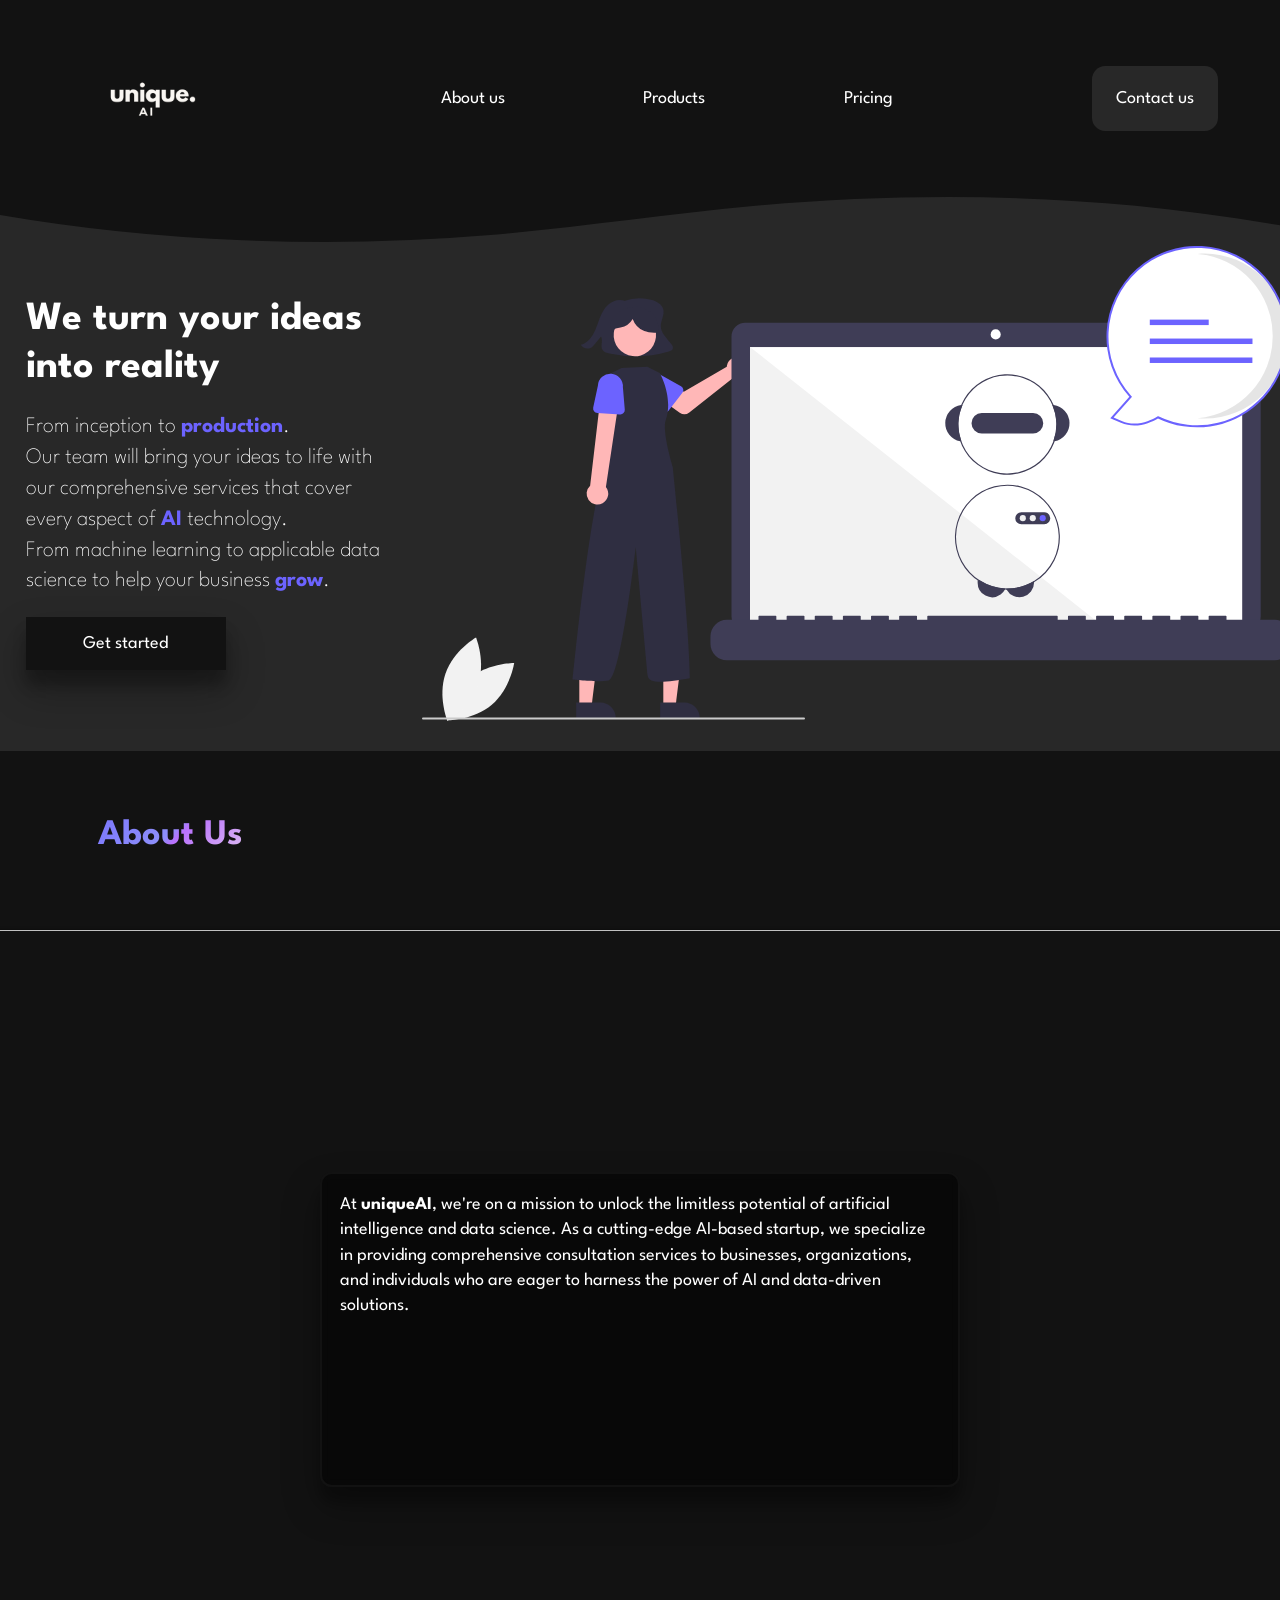
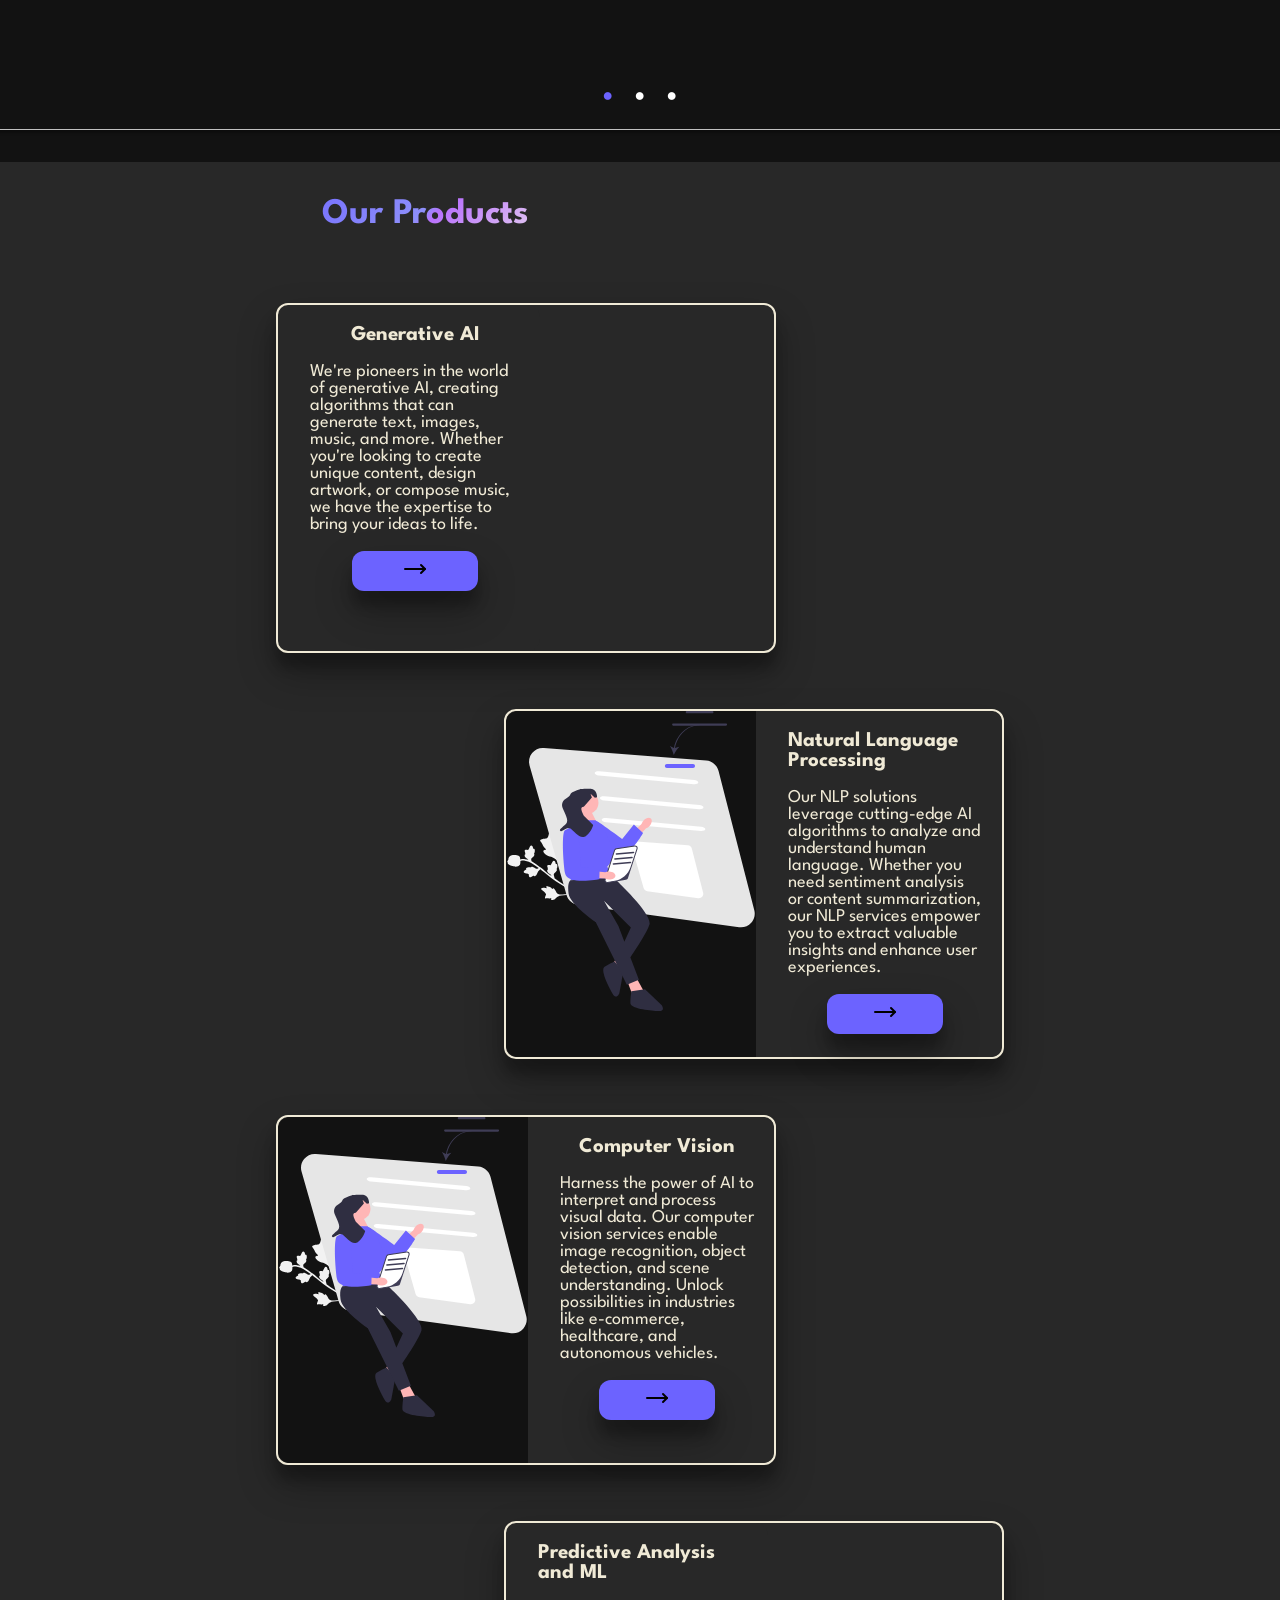
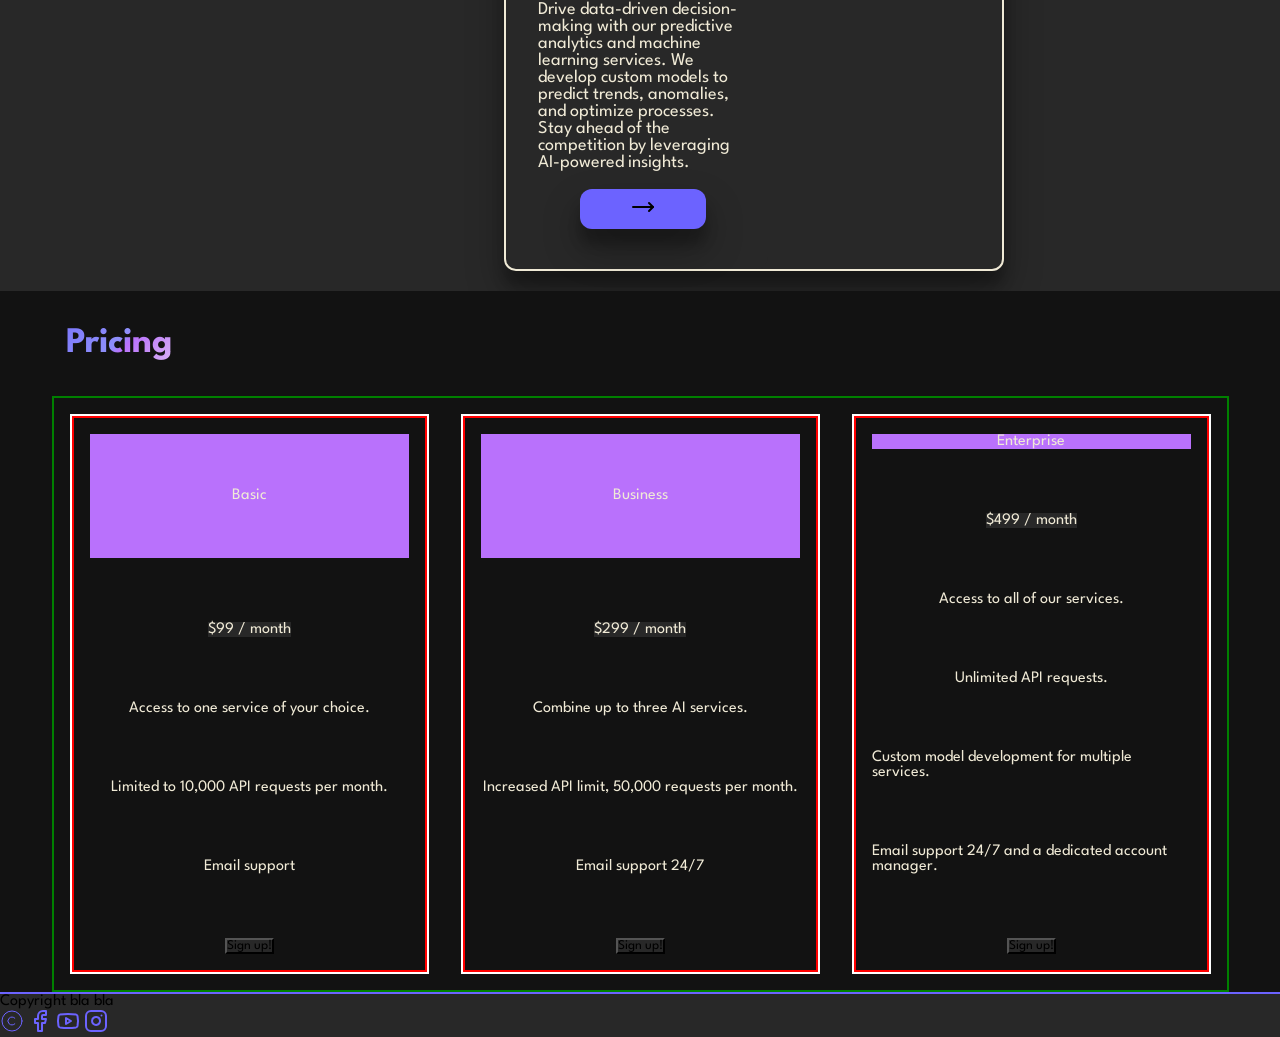
==== markup/project1/index.html @ 70dc16e3 "new svg files" ====
<!DOCTYPE html>
<html lang="en">

<head>
  <title>uniqueAI</title>
  <meta charset="UTF-8" />
  <meta name="viewport" content="width=device-width, initial-scale=1" />
  <link href="styles.css" rel="stylesheet" />
  <link rel="preconnect" href="https://fonts.googleapis.com" />
  <link rel="preconnect" href="https://fonts.gstatic.com" crossorigin />
  <link href="https://fonts.googleapis.com/css2?family=League+Spartan:wght@300;400;700&family=Roboto&display=swap"
    rel="stylesheet" />
</head>

<body>
  <header>
    <nav>
      <img src="./files/logo.png" alt="startup logo" width="180" class="logo" />
      <ul>
        <li><a href="#about-us" class="nav-link">About us</a></li>
        <li><a href="#products" class="nav-link">Products</a></li>
        <li><a href="#pricing" class="nav-link">Pricing</a></li>
      </ul>
      <button class="contact-btn"><a href="#contact">Contact us</a></button>
    </nav>
  </header>
  <div class="custom-shape-divider-top-1698056563">
    <svg data-name="Layer 1" xmlns="http://www.w3.org/2000/svg" viewBox="0 0 1200 120" preserveAspectRatio="none">
      <path
        d="M321.39,56.44c58-10.79,114.16-30.13,172-41.86,82.39-16.72,168.19-17.73,250.45-.39C823.78,31,906.67,72,985.66,92.83c70.05,18.48,146.53,26.09,214.34,3V0H0V27.35A600.21,600.21,0,0,0,321.39,56.44Z"
        class="shape-fill"></path>
    </svg>
  </div>
  <main>
    <section class="main-section">
      <div class="main-text">
        <h1>We turn your ideas into reality</h1>
        <p>
          From inception to <strong>production</strong>. <br />
          Our team will bring your ideas to life with our comprehensive
          services that cover every aspect of
          <strong>AI</strong> technology.<br />
          From machine learning to applicable data science to help your
          business <strong>grow</strong>.
        </p>
        <button class="cta-button">Get started</button>
      </div>
      <img src="files/img1.svg" alt="">
    </section>
    <section class="about-section" id="about-us">
      <h2 class="text-gradient">About Us</h2>
      <div class="carousel">
        <div class="carousel-inner">
          <div class="pane">
            <p>
              At <b>uniqueAI</b>, we're on a mission to unlock the limitless
              potential of artificial intelligence and data science. As a
              cutting-edge AI-based startup, we specialize in providing
              comprehensive consultation services to businesses,
              organizations, and individuals who are eager to harness the
              power of AI and data-driven solutions.
            </p>
          </div>
          <input class="carousel-open" type="radio" id="carousel-1" name="carousel" aria-hidden="true" hidden=""
            checked="checked" />
          <div class="carousel-item">
            <img src="https://images.unsplash.com/photo-1531746790731-6c087fecd65a" />
          </div>
          <input class="carousel-open" type="radio" id="carousel-2" name="carousel" aria-hidden="true" hidden="" />
          <div class="carousel-item">
            <img src="https://images.unsplash.com/photo-1519389950473-47ba0277781c" />
          </div>
          <input class="carousel-open" type="radio" id="carousel-3" name="carousel" aria-hidden="true" hidden="" />
          <div class="carousel-item">
            <img src="https://images.unsplash.com/photo-1451187580459-43490279c0fa" />
          </div>
          <label for="carousel-3" class="carousel-control prev control-1">
            <svg xmlns="http://www.w3.org/2000/svg" width="24" height="24" viewBox="0 0 24 24" fill="none"
              stroke="currentColor" stroke-width="2" stroke-linecap="round" stroke-linejoin="round"
              class="lucide lucide-chevron-left">
              <path d="m15 18-6-6 6-6" />
            </svg>
          </label>
          <label for="carousel-2" class="carousel-control next control-1">
            <svg xmlns="http://www.w3.org/2000/svg" width="24" height="24" viewBox="0 0 24 24" fill="none"
              stroke="currentColor" stroke-width="2" stroke-linecap="round" stroke-linejoin="round"
              class="lucide lucide-chevron-right">
              <path d="m9 18 6-6-6-6" />
            </svg>
          </label>
          <label for="carousel-1" class="carousel-control prev control-2">
            <svg xmlns="http://www.w3.org/2000/svg" width="24" height="24" viewBox="0 0 24 24" fill="none"
              stroke="currentColor" stroke-width="2" stroke-linecap="round" stroke-linejoin="round"
              class="lucide lucide-chevron-left">
              <path d="m15 18-6-6 6-6" />
            </svg>
          </label>
          <label for="carousel-3" class="carousel-control next control-2">
            <svg xmlns="http://www.w3.org/2000/svg" width="24" height="24" viewBox="0 0 24 24" fill="none"
              stroke="currentColor" stroke-width="2" stroke-linecap="round" stroke-linejoin="round"
              class="lucide lucide-chevron-right">
              <path d="m9 18 6-6-6-6" />
            </svg>
          </label>
          <label for="carousel-2" class="carousel-control prev control-3">
            <svg xmlns="http://www.w3.org/2000/svg" width="24" height="24" viewBox="0 0 24 24" fill="none"
              stroke="currentColor" stroke-width="2" stroke-linecap="round" stroke-linejoin="round"
              class="lucide lucide-chevron-left">
              <path d="m15 18-6-6 6-6" />
            </svg>
          </label>
          <label for="carousel-1" class="carousel-control next control-3">
            <svg xmlns="http://www.w3.org/2000/svg" width="24" height="24" viewBox="0 0 24 24" fill="none"
              stroke="currentColor" stroke-width="2" stroke-linecap="round" stroke-linejoin="round"
              class="lucide lucide-chevron-right">
              <path d="m9 18 6-6-6-6" />
            </svg>
          </label>
          <ol class="carousel-indicators">
            <li>
              <label for="carousel-1" class="carousel-bullet">•</label>
            </li>
            <li>
              <label for="carousel-2" class="carousel-bullet">•</label>
            </li>
            <li>
              <label for="carousel-3" class="carousel-bullet">•</label>
            </li>
          </ol>
        </div>
      </div>
    </section>
    <section id="products" class="product-section">
      <h2 class="text-gradient">Our Products</h2>
      <div class="product">
        <div class="left-half">
          <img src="/files/img2.svg" alt="">
        </div>
        <div class="right-half">
          <h3>Generative AI</h3>
          <p>
            We're pioneers in the world of generative AI, creating algorithms
            that can generate text, images, music, and more. Whether you're
            looking to create unique content, design artwork, or compose
            music, we have the expertise to bring your ideas to life.
          </p>
          <button class="product-btn">
            <svg xmlns="http://www.w3.org/2000/svg" width="24" height="24" viewBox="0 0 24 24" fill="none"
              stroke="currentColor" stroke-width="2" stroke-linecap="round" stroke-linejoin="round"
              class="lucide lucide-move-right">
              <path d="M18 8L22 12L18 16" />
              <path d="M2 12H22" />
            </svg>
          </button>
        </div>
      </div>
      <div class="product">
        <div class="left-half">
          <svg xmlns="http://www.w3.org/2000/svg" width="250" height="300" viewBox="0 0 492.45944 596.97748"
            xmlns:xlink="http://www.w3.org/1999/xlink">
            <path
              d="M94.26861,234.12571c-.56942-.89051-4.15791-6.50166-6.81655-5.93327-5.03961,1.07736-2.30582,23.40791-9.63235,25.63486-1.60792,.48882-3.8711,.06132-8.92595,1.4133-2.01095,.53789-3.05343,.98014-3.37714,1.8704-.45935,1.26319,.92981,2.32496,2.99275,5.40338,3.09368,4.61672,2.14249,5.47115,4.86308,8.78039,2.01976,2.45661,3.60474,3.27591,3.29407,4.35387-.43965,1.52536-3.89743,.86984-4.72799,2.61858-.84739,1.78464,1.61296,4.86879,3.74093,6.75423,3.99321,3.53818,7.97286,3.8797,11.61727,5.03955,3.96057,1.26052,9.37704,4.07676,14.98408,11.11829l44.80915,60.65352c-3.61354-1.3695-10.65453-4.18296-20.25907-8.99352-8.10118-4.05986-16.13244-8.68034-23.8721-13.73844-3.33742-2.18041-6.25402-4.20982-8.87408-6.10022l.26589,.13909-1.27994-4.63206c-.49108-1.84085-.81287-3.34425-.1316-4.5537,.37589-.64653,1.08511-1.31441,1.91141-2.08762,.94761-.88463,2.02369-1.8861,3.07175-3.27699,.9716-1.25111,1.19271-2.36696,.70743-3.30213-.16451-.31821-.38087-.54389-.60894-.71007,.26063-.41253,.55733-.89979,.82132-1.48536,.55921-1.24399,.6962-2.30853,.79502-3.10117,.40608-3.18642-.11-5.0637-1.53957-5.5815-.6043-.21799-1.14988-.11839-1.60651,.09634-.03397-.65372-.121-1.42287-.35923-2.2516-.76686-2.66124-1.83418-4.01029-3.25457-4.12151-1.98477-.15701-2.98589,2.03619-4.14281,4.57075-.51862,1.12602-1.8794,4.12555-2.58995,4.12819-.08795-.00093-.33863-.05476-.56084-.1037-.60875-.13244-1.5267-.33175-2.9597-.37183-.80322-.02266-2.01626-.05786-2.75821,.93708-.66109,.95367-.33497,1.96748-.03475,2.77769,.09954,.26746,.21848,.58504,.33772,.97026,.27228,.8782,.31776,1.3518,.36245,1.81082,.05787,.59718,.11802,1.21708,.54597,2.23749,.03615,.08285,.06916,.16002,.10297,.23602-.40215,.09192-.82371,.28601-1.17779,.67958-1.33272,1.45042-.0895,3.85189,.50245,4.80757,1.06458,1.71028,2.41347,2.53174,3.49836,3.19268,.27363,.16681,.54245,.33047,.80224,.5075,1.34593,.91661,2.46234,2.30562,3.35678,4.0925-1.05806-.80557-2.06978-1.58221-3.01938-2.31277-3.40124-2.61689-6.59917-5.16757-9.71676-7.65336-3.20575-2.55695-6.34487-5.05919-9.53839-7.50029l.20127-.87754,.00004-.0001-.77153,.44794c-5.0359-3.82952-10.22262-7.50823-16.04595-10.99807-.23864-.14302-.52106-.31043-.81214-.48111l-.27722-1.0033c-.49108-1.84085-.81277-3.34421-.1316-4.5537,.37589-.64653,1.08521-1.31437,1.91151-2.08758,.94747-.88457,2.02359-1.88614,3.07165-3.27703,.9716-1.25111,1.19281-2.36692,.70739-3.30203-.16447-.31831-.38074-.54395-.6088-.71013,.26053-.41257,.55733-.89979,.82122-1.4854,.55921-1.24399,.6962-2.30853,.79502-3.10117,.40608-3.18642-.11-5.0637-1.53957-5.5815-.6042-.21795-1.14978-.11835-1.60651,.09634-.03387-.65368-.1209-1.42284-.35923-2.2516-.76686-2.66124-1.83408-4.01025-3.25447-4.12147-1.98477-.15701-2.98599,2.03615-4.14291,4.57071-.51862,1.12602-1.8794,4.12555-2.58995,4.12819-.08799-.00083-.33863-.05476-.56074-.10366-.60875-.13244-1.52679-.33179-2.9597-.37183-.80332-.02269-2.01626-.05786-2.75831,.93704-.66109,.95367-.33497,1.96748-.03465,2.77773,.09954,.26746,.21838,.585,.33772,.97026,.27219,.87816,.31766,1.35176,.36245,1.81082,.05777,.59714,.11792,1.21704,.54587,2.23745,.03625,.08289,.06926,.16006,.10297,.23602-.40215,.09192-.82362,.28605-1.17783,.67968-1.33268,1.45032-.08946,3.85179,.50259,4.80751,1.06458,1.71028,2.41337,2.5317,3.49826,3.19264,.27369,.16695,.54254,.33051,.80224,.5075,.76083,.5181,1.44519,1.19379,2.06449,1.99362-1.9754-.66644-4.25621-1.21523-6.82813-1.45085-3.0737-.28107-6.18774-.07365-9.29187,.60279-.02178-.23386-.04314-.46355-.06699-.71833-.26386-2.85525-.45694-4.03974-1.4409-5.14997-.4777-.54202-1.20941-1.13838-3.30131-1.81948-2.89951-.94437-5.38303-1.08703-6.07705-1.10875-3.46629-.09879-6.46018-.18355-9.17835,1.90733-.51865,.39604-2.09373,1.59617-2.9583,3.71306-.44256,1.07109-.52236,1.94043-.58641,2.63954-.06758,.73052-.11015,1.2139-.52041,1.89035-.25895,.43124-.57048,.78278-.81806,1.06573-.47812,.56699-1.37681,1.60495-.62362,2.73143,.181,.2727,.40976,.46417,.66976,.59353-.13797,.95585-.05384,1.9446,.41959,2.83982,.42418,.80528,1.15531,1.34463,3.12508,2.30661,3.01399,1.47329,5.44304,2.19051,5.92545,2.32638,3.12633,.88636,4.69401,1.33085,6.37448,1.26674,3.57602-.14263,6.17385-1.25155,7.72086-3.29801,.078-.09975,.15021-.20165,.21925-.30389l-.0001-.00004c1.08433-1.60732,1.20189-3.28926,1.38926-5.96763,.03543-.51703,.02489-1.11311-.02041-1.87274,2.93224-.68186,5.87067-.91399,8.76296-.64928,6.2608,.57362,10.70969,3.23986,12.84637,4.52179,5.32136,3.18897,10.11902,6.55571,14.77136,10.05748l-.5608,.32556c-1.65607,.9419-3.02863,1.63449-4.37134,1.28229-.72075-.1996-1.54673-.71619-2.50417-1.31935-1.09602-.69228-2.33773-1.4791-3.94898-2.14006-1.45659-.62243-2.59207-.55338-3.37353,.15333-.26608,.23981-.42952,.50631-.53241,.76904-.4652-.1474-1.01174-.31084-1.64516-.41766-1.34508-.22539-2.40964-.08783-3.20144,.01761-3.18517,.41543-4.87004,1.39082-5.00836,2.905-.05765,.6397,.1771,1.14224,.50063,1.52949-.62374,.1986-1.34567,.47795-2.08691,.91859-2.37967,1.41676-3.41381,2.7914-3.16115,4.19351,.35153,1.95974,2.72693,2.37176,5.47209,2.84801,1.22075,.21612,4.46738,.77152,4.6501,1.45815,.02147,.08532,.03289,.3415,.04195,.56877,.02628,.62237,.06636,1.56093,.39112,2.95718,.18176,.7828,.45539,1.96498,1.60594,2.43038,1.09021,.39762,1.98813-.17495,2.69579-.67092,.23339-.1641,.51042-.35962,.85276-.57281,.78043-.48604,1.22704-.65019,1.65967-.80989,.56297-.20737,1.14742-.42289,2.02592-1.09562,.07099-.056,.13724-.10746,.20209-.15947,.19099,.36574,.48561,.72416,.95613,.96688,1.741,.92132,3.7485-.89036,4.52281-1.70545,1.3844-1.46361,1.83671-2.97669,2.20096-4.1938,.09204-.30698,.18208-.60857,.28746-.90472,.66204-1.86287,2.04387-3.5857,4.10897-5.12205l.44645-.33229,.42671-1.86063c2.80317,2.16209,5.5788,4.36959,8.40508,6.62359,3.12829,2.49639,6.34075,5.05689,9.75579,7.6849,4.52825,3.48345,10.16166,7.81872,18.00763,12.94506,7.83381,5.11802,15.96423,9.7965,24.16938,13.907,7.30752,3.66061,13.16018,6.1835,17.17589,7.80248-11.70172,.78245-27.88869,1.71159-35.20412,1.84316-2.84452,.0511-5.77551,.00726-7.86468-1.96074-2.01143-1.89476-3.00017-5.3446-5.92657-8.94656-.34182-.42071-1.30808-1.57951-2.16331-1.37476-.70722,.16938-.69429,1.11659-1.35216,1.28455-.88247,.22525-1.62167-1.29608-3.4479-2.72683-1.28765-1.00891-2.46118-1.46003-3.4704-1.84802-.3042-.11688-4.86405-1.83758-5.70137-.58598l.0001,.00004c-.62906,.94019,1.38744,2.74314,.78869,3.53802-.59662,.79206-2.80635-.72238-6.14082-.59725-.60136,.02253-4.39074,.16471-4.87887,1.63368-.92531,2.78428,10.82344,7.88561,9.80251,12.12417-.22405,.93006-1.08692,1.91753-1.88179,4.78865-.31621,1.14216-.39993,1.78134-.05641,2.19712,.48745,.58995,1.40943,.21454,3.51548,.09022,3.15858-.1864,3.30345,.52708,5.7127,.14667,1.78849-.28256,2.64793-.82407,3.08729-.3605,.62178,.65581-.69765,2.16378-.07895,3.07602,.6314,.93083,2.85493,.61314,4.39438,.11276,2.88878-.93908,4.20456-2.79375,5.82535-4.24775,1.7614-1.58025,4.70651-3.4261,9.78042-4.14633l35.91541-3.77855c2.09974,.83693,3.6469,1.4091,4.54808,1.74167,.47977,.17665,.78797,.28711,.91556,.34484l.47576-.91524,.53294,.72149c-.16525-.2351-.34654-.49454-.52121-.74408l.20256-.38974,1.37548-.6101c-.18487-.42092-.38785-.60501-.93654-.84242l2.76093-.29049c-.83497,.06783-1.83982,.14438-2.91386,.22429-.2262-.09175-.50404-.19429-.85109-.32251-.40436-.149-.95267-.35187-1.60933-.59977-10.89261-15.70553-33.29738-48.98148-41.637-62.60129-2.60957-4.26161-5.15217-8.7387-4.03193-13.65384,1.07847-4.73217,5.4221-9.30019,8.27117-16.93754,.33283-.89194,1.22739-3.38654,.1558-4.49939-.88587-.91999-2.30858-.05742-3.14845-.90395-1.12668-1.1355,.51876-3.60915,1.05979-7.64794,.3814-2.84786,.01996-5.02629-.29099-6.89962-.09375-.56487-1.5472-9.00079-4.18769-9.15455l-.00004,.0001c-1.98357-.11552-2.91861,4.54258-4.65526,4.34345-1.73032-.19836-1.40413-4.89229-4.56175-9.8299Z"
              fill="#f2f2f2" />
            <path
              d="M461.33398,430.24766l-320.75318-44.33301c-10.7351-1.48246-19.59542-9.17477-22.57381-19.59541L44.33855,108.47926c-2.49622-8.73902-.63267-17.78801,5.11298-24.82894s14.2346-10.67969,23.29931-9.98788l323.15881,24.75856c11.69121,.89547,21.50539,9.12835,24.42314,20.48489l71.26207,277.41442c2.27385,8.85282,0,18.21028-6.08407,25.03109-5.23877,5.87443-12.66754,9.15531-20.41151,9.15531-1.24886,0-2.50745-.08535-3.7653-.25906Z"
              fill="#e6e6e6" />
            <path
              d="M380.22357,372.56528l-101.73541-14.06139c-3.40492-.4702-6.21521-2.91002-7.15988-6.21521l-23.36591-81.78081c-.79174-2.77181-.20067-5.64194,1.62172-7.87516s4.51488-3.38735,7.39-3.16792l102.49842,7.85284c3.70818,.28402,6.82101,2.8953,7.74645,6.49733l22.60266,87.98937c.72121,2.80791,0,5.77588-1.92973,7.93928-1.66162,1.86323-4.01785,2.90385-6.47405,2.90385-.39611,0-.79531-.02707-1.19426-.08217Z"
              fill="#fff" />
            <path
              d="M371.12188,145.67297l-188.856-17.38399c-4.76121-.43826-8.46671-2.62651-8.25951-4.87756s4.24983-3.72523,9.01104-3.28697l188.856,17.38399c4.76121,.43826,8.46499,2.62549,8.25779,4.87655s-4.24811,3.72625-9.00932,3.28799Z"
              fill="#fff" />
            <path
              d="M381.41997,195.31115l-188.856-17.38399c-4.76121-.43826-8.46671-2.62651-8.25951-4.87756,.20721-2.25105,4.24983-3.72523,9.01104-3.28697l188.856,17.38399c4.76121,.43826,8.46499,2.62549,8.25779,4.87655s-4.24811,3.72625-9.00932,3.28799Z"
              fill="#fff" />
            <path
              d="M385.05702,238.57513l-188.856-17.38399c-4.76121-.43826-8.46671-2.62651-8.25951-4.87756s4.24983-3.72523,9.01104-3.28697l188.856,17.38399c4.76121,.43826,8.46499,2.62549,8.25779,4.87655s-4.24811,3.72625-9.00932,3.28799Z"
              fill="#fff" />
            <g>
              <path id="uuid-8cf563a5-feb8-4a87-a417-dd696e3ecec6-405"
                d="M271.26121,217.67726c4.7403-5.16455,11.24746-6.90498,14.53372-3.88768,3.28626,3.01729,2.10693,9.64876-2.63574,14.81452-1.8662,2.08949-4.20566,3.70169-6.82265,4.70168l-20.36117,21.62876-9.94608-9.77124,21.12846-20.28473c.77307-2.69371,2.18015-5.16306,4.10346-7.20131Z"
                fill="#ffb6b6" />
              <path
                d="M155.17907,222.49037s11.89811-10.88279,26.13604-1.38114c14.23793,9.50165,47.39396,33.80552,47.39396,33.80552l23.23243-28.81413,18.30734,16.59377s-32.29271,56.8801-53.15624,44.36158c-20.86352-12.51852-67.44004-48.255-65.32526-55.64906,2.11478-7.39406,3.41174-8.91653,3.41174-8.91653Z"
                fill="#6c63ff" />
            </g>
            <g>
              <polygon
                points="243.27983 487.95421 224.32317 523.27784 208.71015 504.38323 226.67052 480.11375 243.27983 487.95421"
                fill="#ffb6b6" />
              <path
                d="M231.02098,518.39526l-8.02077,43.33853s-5.38366,15.03057-14.0372-.23649-24.32274-46.85369-15.31446-52.64242c9.00828-5.78873,19.88798-10.46584,19.88798-10.46584l17.48444,20.00623Z"
                fill="#2f2e41" />
            </g>
            <polygon
              points="254.46685 526.42262 274.46685 562.42262 249.46685 565.42262 238.46685 536.42262 254.46685 526.42262"
              fill="#ffb6b6" />
            <path d="M148.46685,200.42262s-2,20-5,22c-3,2,35.01575,0,35.01575,0l-11.01575-22h-19Z" fill="#ffb6b6" />
            <path
              d="M189.45944,228.43834l-13.99259-11.01573h-34.2126l-22.7874,19,14.5,67.5-7,33,89,3-16-30s19-20,13-33c-6-13-22.50741-48.48427-22.50741-48.48427Z"
              fill="#6c63ff" />
            <path
              d="M205.96685,331.92262l13,7s70,66,64,86c-6,20-46,77-46,77l-19-10,28-61-53.5-53.5,28.7189,50.62539,40.7811,106.87461-24,10-62-125s-51-35-54-57c-3-22,4-26,4-26l80-5Z"
              fill="#2f2e41" />
            <path d="M273.96685,553.92262l33,31s10,13-8,12c-18-1-54-5-54-16,0-11,2-23,2-23l27-4Z" fill="#2f2e41" />
            <circle cx="158.46685" cy="182.42262" r="23" fill="#ffb6b6" />
            <path
              d="M258.24284,274.19575l-18.95508,57.72683c-.50524,1.5387-1.81778,2.67341-3.41336,2.9509l-36.2499,6.30433c-3.25073,.56534-5.93697-2.5282-4.92131-5.66752l18.93005-58.51106c.51091-1.57919,1.87-2.73432,3.51089-2.98402l36.27493-5.5201c3.23003-.49153,5.84305,2.59649,4.82377,5.70064Z"
              fill="#fff" />
            <path
              d="M198.85543,342.24401c-1.54297,0-3.0083-.65918-4.04688-1.85547-1.24756-1.43652-1.64258-3.37598-1.05713-5.18555l18.93018-58.51172c.63184-1.95215,2.28418-3.35645,4.3125-3.66406l36.27441-5.52051c1.86084-.28418,3.70166,.40625,4.91943,1.84473,1.2168,1.43848,1.59277,3.36621,1.00488,5.15625l-18.95508,57.72656c-.62158,1.89355-2.22754,3.28223-4.19141,3.625l-36.25049,6.30371c-.31494,.05469-.62939,.08105-.94043,.08105Zm55.23193-72.7998c-.17139,0-.34473,.0127-.51807,.03906l-36.2749,5.52051c-1.2749,.19336-2.31299,1.07617-2.70947,2.30273l-18.8809,58.35942c-.34649,1.07097-.23327,2.27441,.43214,3.18229,.77783,1.06126,2.04338,1.56148,3.31693,1.34404l14.54647-2.52957c14.58923-2.537,26.59057-12.91214,31.2103-26.98126l12.04693-36.68819c.30345-.92415,.2657-1.95406-.21354-2.8005-.63042-1.11346-1.75482-1.74853-2.95589-1.74853Z"
              fill="#3f3d56" />
            <g>
              <path id="uuid-43afbd22-a5bc-4202-86c3-15740b69aa20-406"
                d="M202.90739,319.16709c7.0054,.25938,12.55003,4.08423,12.38423,8.54249-.1658,4.45826-5.97866,7.86087-12.98653,7.60046-2.80078-.06563-5.54512-.80103-8.00342-2.1447l-29.66831-1.47385,.98839-13.90772,29.14276,2.92952c2.55187-1.15832,5.34407-1.68852,8.14288-1.5462Z"
                fill="#ffb6b6" />
              <path
                d="M123.96685,233.92262s16,2,18,19c2,17,5,58,5,58l37-1-.75984,24.69685s-64.24016,12.30315-68.24016-11.69685c-4-24-7-82.62992,0-85.81496,7-3.18504,9-3.18504,9-3.18504Z"
                fill="#6c63ff" />
            </g>
            <g>
              <path
                d="M331.73661,73.41439l-8.22992-3.89856c3.37555,4.71082,6.28418,12.06805,7.84137,17.92249,2.63654-5.45343,6.88672-12.1261,11.09375-16.11194l-8.69812,2.23767c5.35974-26.26794,25.5191-45.12573,48.60437-45.12573l.32679-.9488c-24.11316,0-45.46577,18.59639-50.93824,45.92488Z"
                fill="#3f3d56" />
              <path
                d="M369.61582,113.43834h-52c-2.20557,0-4-1.79443-4-4s1.79443-4,4-4h52c2.20557,0,4,1.79443,4,4s-1.79443,4-4,4Z"
                fill="#6c63ff" />
            </g>
            <path
              d="M251.40687,283.12039l-34.09976,2.87341c-.85968,.07244-1.61813-.56812-1.69057-1.4278s.56815-1.61781,1.42783-1.69025l34.09976-2.87341c.85968-.07244,1.61778,.56782,1.69022,1.42751s-.5678,1.6181-1.42748,1.69055Z"
              fill="#3f3d56" />
            <path
              d="M248.40687,293.12039l-34.09976,2.87341c-.85968,.07244-1.61813-.56812-1.69057-1.4278s.56815-1.61781,1.42783-1.69025l34.09976-2.87341c.85968-.07244,1.61778,.56782,1.69022,1.42751s-.5678,1.6181-1.42748,1.69055Z"
              fill="#3f3d56" />
            <path
              d="M245.40687,303.12039l-34.09976,2.87341c-.85968,.07244-1.61813-.56812-1.69057-1.4278s.56815-1.61781,1.42783-1.69025l34.09976-2.87341c.85968-.07244,1.61778,.56782,1.69022,1.42751s-.5678,1.6181-1.42748,1.69055Z"
              fill="#3f3d56" />
            <path
              d="M152.31136,190.69244l16.09041-18.47502-2.68221-7.79274,8.6377,8.20814,4.45852-1.2111s-.03846-15.82124-12.67178-16.53595c-12.63332-.71471-21.69545,.61606-21.69545,.61606,0,0-18.0635,5.66061-18.76979,9.99885-.70629,4.33825-10.82576,10.10263-10.82576,10.10263,0,0-8.78027,6.53144-4.67575,17.47873,4.10452,10.94729,13.47048,24.61178,6.98717,31.27317-6.48331,6.66139-15.645,11.78866-11.18102,14.34552s12.516-9.43093,19.84909-4.63786,19.72427,24.04385,31.34747,14.10155c11.6232-9.9423,13.77247-21.45752,13.77247-21.45752l-18.54961-18.33181s-11.23819-19.16923-.09146-17.68266Z"
              fill="#2f2e41" />
            <g>
              <path
                d="M408.02494,4.62193h-50.54648c-1.27432,0-2.3112-1.03689-2.3112-2.31121S356.20415,0,357.47847,0h50.54648c1.27432,0,2.31072,1.03641,2.31072,2.31073s-1.03641,2.3112-2.31072,2.3112Z"
                fill="#3f3d56" />
              <path
                d="M435.14872,29.2784h-104.79402c-1.27432,0-2.3112-1.03689-2.3112-2.31121s1.03689-2.31072,2.3112-2.31072h104.79402c1.27432,0,2.31072,1.03641,2.31072,2.31073,0,1.27432-1.03641,2.3112-2.31072,2.3112Z"
                fill="#3f3d56" />
            </g>
          </svg>
        </div>
        <div class="right-half">
          <h3>Natural Language Processing</h3>
          <p>
            Our NLP solutions leverage cutting-edge AI algorithms to analyze
            and understand human language. Whether you need sentiment analysis
            or content summarization, our NLP services empower you to extract
            valuable insights and enhance user experiences.
          </p>
          <button class="product-btn">
            <svg xmlns="http://www.w3.org/2000/svg" width="24" height="24" viewBox="0 0 24 24" fill="none"
              stroke="currentColor" stroke-width="2" stroke-linecap="round" stroke-linejoin="round"
              class="lucide lucide-move-right">
              <path d="M18 8L22 12L18 16" />
              <path d="M2 12H22" />
            </svg>
          </button>
        </div>
      </div>
      <div class="product">
        <div class="left-half">
          <svg xmlns="http://www.w3.org/2000/svg" width="250" height="300" viewBox="0 0 492.45944 596.97748"
            xmlns:xlink="http://www.w3.org/1999/xlink">
            <path
              d="M94.26861,234.12571c-.56942-.89051-4.15791-6.50166-6.81655-5.93327-5.03961,1.07736-2.30582,23.40791-9.63235,25.63486-1.60792,.48882-3.8711,.06132-8.92595,1.4133-2.01095,.53789-3.05343,.98014-3.37714,1.8704-.45935,1.26319,.92981,2.32496,2.99275,5.40338,3.09368,4.61672,2.14249,5.47115,4.86308,8.78039,2.01976,2.45661,3.60474,3.27591,3.29407,4.35387-.43965,1.52536-3.89743,.86984-4.72799,2.61858-.84739,1.78464,1.61296,4.86879,3.74093,6.75423,3.99321,3.53818,7.97286,3.8797,11.61727,5.03955,3.96057,1.26052,9.37704,4.07676,14.98408,11.11829l44.80915,60.65352c-3.61354-1.3695-10.65453-4.18296-20.25907-8.99352-8.10118-4.05986-16.13244-8.68034-23.8721-13.73844-3.33742-2.18041-6.25402-4.20982-8.87408-6.10022l.26589,.13909-1.27994-4.63206c-.49108-1.84085-.81287-3.34425-.1316-4.5537,.37589-.64653,1.08511-1.31441,1.91141-2.08762,.94761-.88463,2.02369-1.8861,3.07175-3.27699,.9716-1.25111,1.19271-2.36696,.70743-3.30213-.16451-.31821-.38087-.54389-.60894-.71007,.26063-.41253,.55733-.89979,.82132-1.48536,.55921-1.24399,.6962-2.30853,.79502-3.10117,.40608-3.18642-.11-5.0637-1.53957-5.5815-.6043-.21799-1.14988-.11839-1.60651,.09634-.03397-.65372-.121-1.42287-.35923-2.2516-.76686-2.66124-1.83418-4.01029-3.25457-4.12151-1.98477-.15701-2.98589,2.03619-4.14281,4.57075-.51862,1.12602-1.8794,4.12555-2.58995,4.12819-.08795-.00093-.33863-.05476-.56084-.1037-.60875-.13244-1.5267-.33175-2.9597-.37183-.80322-.02266-2.01626-.05786-2.75821,.93708-.66109,.95367-.33497,1.96748-.03475,2.77769,.09954,.26746,.21848,.58504,.33772,.97026,.27228,.8782,.31776,1.3518,.36245,1.81082,.05787,.59718,.11802,1.21708,.54597,2.23749,.03615,.08285,.06916,.16002,.10297,.23602-.40215,.09192-.82371,.28601-1.17779,.67958-1.33272,1.45042-.0895,3.85189,.50245,4.80757,1.06458,1.71028,2.41347,2.53174,3.49836,3.19268,.27363,.16681,.54245,.33047,.80224,.5075,1.34593,.91661,2.46234,2.30562,3.35678,4.0925-1.05806-.80557-2.06978-1.58221-3.01938-2.31277-3.40124-2.61689-6.59917-5.16757-9.71676-7.65336-3.20575-2.55695-6.34487-5.05919-9.53839-7.50029l.20127-.87754,.00004-.0001-.77153,.44794c-5.0359-3.82952-10.22262-7.50823-16.04595-10.99807-.23864-.14302-.52106-.31043-.81214-.48111l-.27722-1.0033c-.49108-1.84085-.81277-3.34421-.1316-4.5537,.37589-.64653,1.08521-1.31437,1.91151-2.08758,.94747-.88457,2.02359-1.88614,3.07165-3.27703,.9716-1.25111,1.19281-2.36692,.70739-3.30203-.16447-.31831-.38074-.54395-.6088-.71013,.26053-.41257,.55733-.89979,.82122-1.4854,.55921-1.24399,.6962-2.30853,.79502-3.10117,.40608-3.18642-.11-5.0637-1.53957-5.5815-.6042-.21795-1.14978-.11835-1.60651,.09634-.03387-.65368-.1209-1.42284-.35923-2.2516-.76686-2.66124-1.83408-4.01025-3.25447-4.12147-1.98477-.15701-2.98599,2.03615-4.14291,4.57071-.51862,1.12602-1.8794,4.12555-2.58995,4.12819-.08799-.00083-.33863-.05476-.56074-.10366-.60875-.13244-1.52679-.33179-2.9597-.37183-.80332-.02269-2.01626-.05786-2.75831,.93704-.66109,.95367-.33497,1.96748-.03465,2.77773,.09954,.26746,.21838,.585,.33772,.97026,.27219,.87816,.31766,1.35176,.36245,1.81082,.05777,.59714,.11792,1.21704,.54587,2.23745,.03625,.08289,.06926,.16006,.10297,.23602-.40215,.09192-.82362,.28605-1.17783,.67968-1.33268,1.45032-.08946,3.85179,.50259,4.80751,1.06458,1.71028,2.41337,2.5317,3.49826,3.19264,.27369,.16695,.54254,.33051,.80224,.5075,.76083,.5181,1.44519,1.19379,2.06449,1.99362-1.9754-.66644-4.25621-1.21523-6.82813-1.45085-3.0737-.28107-6.18774-.07365-9.29187,.60279-.02178-.23386-.04314-.46355-.06699-.71833-.26386-2.85525-.45694-4.03974-1.4409-5.14997-.4777-.54202-1.20941-1.13838-3.30131-1.81948-2.89951-.94437-5.38303-1.08703-6.07705-1.10875-3.46629-.09879-6.46018-.18355-9.17835,1.90733-.51865,.39604-2.09373,1.59617-2.9583,3.71306-.44256,1.07109-.52236,1.94043-.58641,2.63954-.06758,.73052-.11015,1.2139-.52041,1.89035-.25895,.43124-.57048,.78278-.81806,1.06573-.47812,.56699-1.37681,1.60495-.62362,2.73143,.181,.2727,.40976,.46417,.66976,.59353-.13797,.95585-.05384,1.9446,.41959,2.83982,.42418,.80528,1.15531,1.34463,3.12508,2.30661,3.01399,1.47329,5.44304,2.19051,5.92545,2.32638,3.12633,.88636,4.69401,1.33085,6.37448,1.26674,3.57602-.14263,6.17385-1.25155,7.72086-3.29801,.078-.09975,.15021-.20165,.21925-.30389l-.0001-.00004c1.08433-1.60732,1.20189-3.28926,1.38926-5.96763,.03543-.51703,.02489-1.11311-.02041-1.87274,2.93224-.68186,5.87067-.91399,8.76296-.64928,6.2608,.57362,10.70969,3.23986,12.84637,4.52179,5.32136,3.18897,10.11902,6.55571,14.77136,10.05748l-.5608,.32556c-1.65607,.9419-3.02863,1.63449-4.37134,1.28229-.72075-.1996-1.54673-.71619-2.50417-1.31935-1.09602-.69228-2.33773-1.4791-3.94898-2.14006-1.45659-.62243-2.59207-.55338-3.37353,.15333-.26608,.23981-.42952,.50631-.53241,.76904-.4652-.1474-1.01174-.31084-1.64516-.41766-1.34508-.22539-2.40964-.08783-3.20144,.01761-3.18517,.41543-4.87004,1.39082-5.00836,2.905-.05765,.6397,.1771,1.14224,.50063,1.52949-.62374,.1986-1.34567,.47795-2.08691,.91859-2.37967,1.41676-3.41381,2.7914-3.16115,4.19351,.35153,1.95974,2.72693,2.37176,5.47209,2.84801,1.22075,.21612,4.46738,.77152,4.6501,1.45815,.02147,.08532,.03289,.3415,.04195,.56877,.02628,.62237,.06636,1.56093,.39112,2.95718,.18176,.7828,.45539,1.96498,1.60594,2.43038,1.09021,.39762,1.98813-.17495,2.69579-.67092,.23339-.1641,.51042-.35962,.85276-.57281,.78043-.48604,1.22704-.65019,1.65967-.80989,.56297-.20737,1.14742-.42289,2.02592-1.09562,.07099-.056,.13724-.10746,.20209-.15947,.19099,.36574,.48561,.72416,.95613,.96688,1.741,.92132,3.7485-.89036,4.52281-1.70545,1.3844-1.46361,1.83671-2.97669,2.20096-4.1938,.09204-.30698,.18208-.60857,.28746-.90472,.66204-1.86287,2.04387-3.5857,4.10897-5.12205l.44645-.33229,.42671-1.86063c2.80317,2.16209,5.5788,4.36959,8.40508,6.62359,3.12829,2.49639,6.34075,5.05689,9.75579,7.6849,4.52825,3.48345,10.16166,7.81872,18.00763,12.94506,7.83381,5.11802,15.96423,9.7965,24.16938,13.907,7.30752,3.66061,13.16018,6.1835,17.17589,7.80248-11.70172,.78245-27.88869,1.71159-35.20412,1.84316-2.84452,.0511-5.77551,.00726-7.86468-1.96074-2.01143-1.89476-3.00017-5.3446-5.92657-8.94656-.34182-.42071-1.30808-1.57951-2.16331-1.37476-.70722,.16938-.69429,1.11659-1.35216,1.28455-.88247,.22525-1.62167-1.29608-3.4479-2.72683-1.28765-1.00891-2.46118-1.46003-3.4704-1.84802-.3042-.11688-4.86405-1.83758-5.70137-.58598l.0001,.00004c-.62906,.94019,1.38744,2.74314,.78869,3.53802-.59662,.79206-2.80635-.72238-6.14082-.59725-.60136,.02253-4.39074,.16471-4.87887,1.63368-.92531,2.78428,10.82344,7.88561,9.80251,12.12417-.22405,.93006-1.08692,1.91753-1.88179,4.78865-.31621,1.14216-.39993,1.78134-.05641,2.19712,.48745,.58995,1.40943,.21454,3.51548,.09022,3.15858-.1864,3.30345,.52708,5.7127,.14667,1.78849-.28256,2.64793-.82407,3.08729-.3605,.62178,.65581-.69765,2.16378-.07895,3.07602,.6314,.93083,2.85493,.61314,4.39438,.11276,2.88878-.93908,4.20456-2.79375,5.82535-4.24775,1.7614-1.58025,4.70651-3.4261,9.78042-4.14633l35.91541-3.77855c2.09974,.83693,3.6469,1.4091,4.54808,1.74167,.47977,.17665,.78797,.28711,.91556,.34484l.47576-.91524,.53294,.72149c-.16525-.2351-.34654-.49454-.52121-.74408l.20256-.38974,1.37548-.6101c-.18487-.42092-.38785-.60501-.93654-.84242l2.76093-.29049c-.83497,.06783-1.83982,.14438-2.91386,.22429-.2262-.09175-.50404-.19429-.85109-.32251-.40436-.149-.95267-.35187-1.60933-.59977-10.89261-15.70553-33.29738-48.98148-41.637-62.60129-2.60957-4.26161-5.15217-8.7387-4.03193-13.65384,1.07847-4.73217,5.4221-9.30019,8.27117-16.93754,.33283-.89194,1.22739-3.38654,.1558-4.49939-.88587-.91999-2.30858-.05742-3.14845-.90395-1.12668-1.1355,.51876-3.60915,1.05979-7.64794,.3814-2.84786,.01996-5.02629-.29099-6.89962-.09375-.56487-1.5472-9.00079-4.18769-9.15455l-.00004,.0001c-1.98357-.11552-2.91861,4.54258-4.65526,4.34345-1.73032-.19836-1.40413-4.89229-4.56175-9.8299Z"
              fill="#f2f2f2" />
            <path
              d="M461.33398,430.24766l-320.75318-44.33301c-10.7351-1.48246-19.59542-9.17477-22.57381-19.59541L44.33855,108.47926c-2.49622-8.73902-.63267-17.78801,5.11298-24.82894s14.2346-10.67969,23.29931-9.98788l323.15881,24.75856c11.69121,.89547,21.50539,9.12835,24.42314,20.48489l71.26207,277.41442c2.27385,8.85282,0,18.21028-6.08407,25.03109-5.23877,5.87443-12.66754,9.15531-20.41151,9.15531-1.24886,0-2.50745-.08535-3.7653-.25906Z"
              fill="#e6e6e6" />
            <path
              d="M380.22357,372.56528l-101.73541-14.06139c-3.40492-.4702-6.21521-2.91002-7.15988-6.21521l-23.36591-81.78081c-.79174-2.77181-.20067-5.64194,1.62172-7.87516s4.51488-3.38735,7.39-3.16792l102.49842,7.85284c3.70818,.28402,6.82101,2.8953,7.74645,6.49733l22.60266,87.98937c.72121,2.80791,0,5.77588-1.92973,7.93928-1.66162,1.86323-4.01785,2.90385-6.47405,2.90385-.39611,0-.79531-.02707-1.19426-.08217Z"
              fill="#fff" />
            <path
              d="M371.12188,145.67297l-188.856-17.38399c-4.76121-.43826-8.46671-2.62651-8.25951-4.87756s4.24983-3.72523,9.01104-3.28697l188.856,17.38399c4.76121,.43826,8.46499,2.62549,8.25779,4.87655s-4.24811,3.72625-9.00932,3.28799Z"
              fill="#fff" />
            <path
              d="M381.41997,195.31115l-188.856-17.38399c-4.76121-.43826-8.46671-2.62651-8.25951-4.87756,.20721-2.25105,4.24983-3.72523,9.01104-3.28697l188.856,17.38399c4.76121,.43826,8.46499,2.62549,8.25779,4.87655s-4.24811,3.72625-9.00932,3.28799Z"
              fill="#fff" />
            <path
              d="M385.05702,238.57513l-188.856-17.38399c-4.76121-.43826-8.46671-2.62651-8.25951-4.87756s4.24983-3.72523,9.01104-3.28697l188.856,17.38399c4.76121,.43826,8.46499,2.62549,8.25779,4.87655s-4.24811,3.72625-9.00932,3.28799Z"
              fill="#fff" />
            <g>
              <path id="uuid-8cf563a5-feb8-4a87-a417-dd696e3ecec6-405"
                d="M271.26121,217.67726c4.7403-5.16455,11.24746-6.90498,14.53372-3.88768,3.28626,3.01729,2.10693,9.64876-2.63574,14.81452-1.8662,2.08949-4.20566,3.70169-6.82265,4.70168l-20.36117,21.62876-9.94608-9.77124,21.12846-20.28473c.77307-2.69371,2.18015-5.16306,4.10346-7.20131Z"
                fill="#ffb6b6" />
              <path
                d="M155.17907,222.49037s11.89811-10.88279,26.13604-1.38114c14.23793,9.50165,47.39396,33.80552,47.39396,33.80552l23.23243-28.81413,18.30734,16.59377s-32.29271,56.8801-53.15624,44.36158c-20.86352-12.51852-67.44004-48.255-65.32526-55.64906,2.11478-7.39406,3.41174-8.91653,3.41174-8.91653Z"
                fill="#6c63ff" />
            </g>
            <g>
              <polygon
                points="243.27983 487.95421 224.32317 523.27784 208.71015 504.38323 226.67052 480.11375 243.27983 487.95421"
                fill="#ffb6b6" />
              <path
                d="M231.02098,518.39526l-8.02077,43.33853s-5.38366,15.03057-14.0372-.23649-24.32274-46.85369-15.31446-52.64242c9.00828-5.78873,19.88798-10.46584,19.88798-10.46584l17.48444,20.00623Z"
                fill="#2f2e41" />
            </g>
            <polygon
              points="254.46685 526.42262 274.46685 562.42262 249.46685 565.42262 238.46685 536.42262 254.46685 526.42262"
              fill="#ffb6b6" />
            <path d="M148.46685,200.42262s-2,20-5,22c-3,2,35.01575,0,35.01575,0l-11.01575-22h-19Z" fill="#ffb6b6" />
            <path
              d="M189.45944,228.43834l-13.99259-11.01573h-34.2126l-22.7874,19,14.5,67.5-7,33,89,3-16-30s19-20,13-33c-6-13-22.50741-48.48427-22.50741-48.48427Z"
              fill="#6c63ff" />
            <path
              d="M205.96685,331.92262l13,7s70,66,64,86c-6,20-46,77-46,77l-19-10,28-61-53.5-53.5,28.7189,50.62539,40.7811,106.87461-24,10-62-125s-51-35-54-57c-3-22,4-26,4-26l80-5Z"
              fill="#2f2e41" />
            <path d="M273.96685,553.92262l33,31s10,13-8,12c-18-1-54-5-54-16,0-11,2-23,2-23l27-4Z" fill="#2f2e41" />
            <circle cx="158.46685" cy="182.42262" r="23" fill="#ffb6b6" />
            <path
              d="M258.24284,274.19575l-18.95508,57.72683c-.50524,1.5387-1.81778,2.67341-3.41336,2.9509l-36.2499,6.30433c-3.25073,.56534-5.93697-2.5282-4.92131-5.66752l18.93005-58.51106c.51091-1.57919,1.87-2.73432,3.51089-2.98402l36.27493-5.5201c3.23003-.49153,5.84305,2.59649,4.82377,5.70064Z"
              fill="#fff" />
            <path
              d="M198.85543,342.24401c-1.54297,0-3.0083-.65918-4.04688-1.85547-1.24756-1.43652-1.64258-3.37598-1.05713-5.18555l18.93018-58.51172c.63184-1.95215,2.28418-3.35645,4.3125-3.66406l36.27441-5.52051c1.86084-.28418,3.70166,.40625,4.91943,1.84473,1.2168,1.43848,1.59277,3.36621,1.00488,5.15625l-18.95508,57.72656c-.62158,1.89355-2.22754,3.28223-4.19141,3.625l-36.25049,6.30371c-.31494,.05469-.62939,.08105-.94043,.08105Zm55.23193-72.7998c-.17139,0-.34473,.0127-.51807,.03906l-36.2749,5.52051c-1.2749,.19336-2.31299,1.07617-2.70947,2.30273l-18.8809,58.35942c-.34649,1.07097-.23327,2.27441,.43214,3.18229,.77783,1.06126,2.04338,1.56148,3.31693,1.34404l14.54647-2.52957c14.58923-2.537,26.59057-12.91214,31.2103-26.98126l12.04693-36.68819c.30345-.92415,.2657-1.95406-.21354-2.8005-.63042-1.11346-1.75482-1.74853-2.95589-1.74853Z"
              fill="#3f3d56" />
            <g>
              <path id="uuid-43afbd22-a5bc-4202-86c3-15740b69aa20-406"
                d="M202.90739,319.16709c7.0054,.25938,12.55003,4.08423,12.38423,8.54249-.1658,4.45826-5.97866,7.86087-12.98653,7.60046-2.80078-.06563-5.54512-.80103-8.00342-2.1447l-29.66831-1.47385,.98839-13.90772,29.14276,2.92952c2.55187-1.15832,5.34407-1.68852,8.14288-1.5462Z"
                fill="#ffb6b6" />
              <path
                d="M123.96685,233.92262s16,2,18,19c2,17,5,58,5,58l37-1-.75984,24.69685s-64.24016,12.30315-68.24016-11.69685c-4-24-7-82.62992,0-85.81496,7-3.18504,9-3.18504,9-3.18504Z"
                fill="#6c63ff" />
            </g>
            <g>
              <path
                d="M331.73661,73.41439l-8.22992-3.89856c3.37555,4.71082,6.28418,12.06805,7.84137,17.92249,2.63654-5.45343,6.88672-12.1261,11.09375-16.11194l-8.69812,2.23767c5.35974-26.26794,25.5191-45.12573,48.60437-45.12573l.32679-.9488c-24.11316,0-45.46577,18.59639-50.93824,45.92488Z"
                fill="#3f3d56" />
              <path
                d="M369.61582,113.43834h-52c-2.20557,0-4-1.79443-4-4s1.79443-4,4-4h52c2.20557,0,4,1.79443,4,4s-1.79443,4-4,4Z"
                fill="#6c63ff" />
            </g>
            <path
              d="M251.40687,283.12039l-34.09976,2.87341c-.85968,.07244-1.61813-.56812-1.69057-1.4278s.56815-1.61781,1.42783-1.69025l34.09976-2.87341c.85968-.07244,1.61778,.56782,1.69022,1.42751s-.5678,1.6181-1.42748,1.69055Z"
              fill="#3f3d56" />
            <path
              d="M248.40687,293.12039l-34.09976,2.87341c-.85968,.07244-1.61813-.56812-1.69057-1.4278s.56815-1.61781,1.42783-1.69025l34.09976-2.87341c.85968-.07244,1.61778,.56782,1.69022,1.42751s-.5678,1.6181-1.42748,1.69055Z"
              fill="#3f3d56" />
            <path
              d="M245.40687,303.12039l-34.09976,2.87341c-.85968,.07244-1.61813-.56812-1.69057-1.4278s.56815-1.61781,1.42783-1.69025l34.09976-2.87341c.85968-.07244,1.61778,.56782,1.69022,1.42751s-.5678,1.6181-1.42748,1.69055Z"
              fill="#3f3d56" />
            <path
              d="M152.31136,190.69244l16.09041-18.47502-2.68221-7.79274,8.6377,8.20814,4.45852-1.2111s-.03846-15.82124-12.67178-16.53595c-12.63332-.71471-21.69545,.61606-21.69545,.61606,0,0-18.0635,5.66061-18.76979,9.99885-.70629,4.33825-10.82576,10.10263-10.82576,10.10263,0,0-8.78027,6.53144-4.67575,17.47873,4.10452,10.94729,13.47048,24.61178,6.98717,31.27317-6.48331,6.66139-15.645,11.78866-11.18102,14.34552s12.516-9.43093,19.84909-4.63786,19.72427,24.04385,31.34747,14.10155c11.6232-9.9423,13.77247-21.45752,13.77247-21.45752l-18.54961-18.33181s-11.23819-19.16923-.09146-17.68266Z"
              fill="#2f2e41" />
            <g>
              <path
                d="M408.02494,4.62193h-50.54648c-1.27432,0-2.3112-1.03689-2.3112-2.31121S356.20415,0,357.47847,0h50.54648c1.27432,0,2.31072,1.03641,2.31072,2.31073s-1.03641,2.3112-2.31072,2.3112Z"
                fill="#3f3d56" />
              <path
                d="M435.14872,29.2784h-104.79402c-1.27432,0-2.3112-1.03689-2.3112-2.31121s1.03689-2.31072,2.3112-2.31072h104.79402c1.27432,0,2.31072,1.03641,2.31072,2.31073,0,1.27432-1.03641,2.3112-2.31072,2.3112Z"
                fill="#3f3d56" />
            </g>
          </svg>
        </div>
        <div class="right-half">
          <h3>Computer Vision</h3>
          <p>
            Harness the power of AI to interpret and process visual data. Our
            computer vision services enable image recognition, object
            detection, and scene understanding. Unlock possibilities in
            industries like e-commerce, healthcare, and autonomous vehicles.
          </p>
          <button class="product-btn">
            <svg xmlns="http://www.w3.org/2000/svg" width="24" height="24" viewBox="0 0 24 24" fill="none"
              stroke="currentColor" stroke-width="2" stroke-linecap="round" stroke-linejoin="round"
              class="lucide lucide-move-right">
              <path d="M18 8L22 12L18 16" />
              <path d="M2 12H22" />
            </svg>
          </button>
        </div>
      </div>
      <div class="product">
        <div class="left-half">
          <img src="/files/im3.svg" alt="">
        </div>
        <div class="right-half">
          <h3>Predictive Analysis and ML</h3>
          <p>
            Drive data-driven decision-making with our predictive analytics
            and machine learning services. We develop custom models to predict
            trends, anomalies, and optimize processes. Stay ahead of the
            competition by leveraging AI-powered insights.
          </p>
          <button class="product-btn">
            <svg xmlns="http://www.w3.org/2000/svg" width="24" height="24" viewBox="0 0 24 24" fill="none"
              stroke="currentColor" stroke-width="2" stroke-linecap="round" stroke-linejoin="round"
              class="lucide lucide-move-right">
              <path d="M18 8L22 12L18 16" />
              <path d="M2 12H22" />
            </svg>
          </button>
        </div>
      </div>
    </section>
    <section id="pricing" class="pricing-section">
      <h2 class="text-gradient">Pricing</h2>
      <div class="pricing-table">
        <div class="pricing-card">
          <ul class="price">
            <li class="header">Basic</li>
            <li class="grey">$99 / month</li>
            <li>Access to one service of your choice.</li>
            <li>Limited to 10,000 API requests per month.</li>
            <li>Email support</li>
            <button class="grey">Sign up!</button>
          </ul>
        </div>
        <div class="pricing-card">
          <ul class="price">
            <li class="header">Business</li>
            <li class="grey">$299 / month</li>
            <li>Combine up to three AI services.</li>
            <li>Increased API limit, 50,000 requests per month.</li>
            <li>Email support 24/7</li>
            <button class="grey">Sign up!</button>
          </ul>
        </div>
        <div class="pricing-card">
          <ul class="price">
            <li class="header">Enterprise</li>
            <li class="grey">$499 / month</li>
            <li>Access to all of our services.</li>
            <li>Unlimited API requests.</li>
            <li>Custom model development for multiple services.</li>
            <li>Email support 24/7 and a dedicated account manager.</li>
            <button class="grey">Sign up!</button>
          </ul>
        </div>
      </div>
    </section>
  </main>
  <hr />
  <footer>
    <p>Copyright bla bla</p>
    <svg xmlns="http://www.w3.org/2000/svg" width="24" height="24" viewBox="0 0 24 24" fill="none" stroke="#6c63ff"
      stroke-width="1" stroke-linecap="round" stroke-linejoin="round" class="lucide lucide-copyright">
      <circle cx="12" cy="12" r="10" />
      <path d="M14.83 14.83a4 4 0 1 1 0-5.66" />
    </svg>
    <a href="https://www.twitter.com" target="_blank">
      <svg xmlns="http://www.w3.org/2000/svg" width="24" height="24" viewBox="0 0 24 24" fill="none" stroke="#6c63ff"
        stroke-width="2" stroke-linecap="round" stroke-linejoin="round" class="lucide lucide-facebook">
        <path d="M18 2h-3a5 5 0 0 0-5 5v3H7v4h3v8h4v-8h3l1-4h-4V7a1 1 0 0 1 1-1h3z" />
      </svg>
    </a>
    <a href="https://www.youtube.com" target="_blank">
      <svg xmlns="http://www.w3.org/2000/svg" width="24" height="24" viewBox="0 0 24 24" fill="none" stroke="#6c63ff"
        stroke-width="2" stroke-linecap="round" stroke-linejoin="round" class="lucide lucide-youtube">
        <path
          d="M2.5 17a24.12 24.12 0 0 1 0-10 2 2 0 0 1 1.4-1.4 49.56 49.56 0 0 1 16.2 0A2 2 0 0 1 21.5 7a24.12 24.12 0 0 1 0 10 2 2 0 0 1-1.4 1.4 49.55 49.55 0 0 1-16.2 0A2 2 0 0 1 2.5 17" />
        <path d="m10 15 5-3-5-3z" />
      </svg>
    </a>
    <a href="https://www.instagram.com" target="_blank">
      <svg xmlns="http://www.w3.org/2000/svg" width="24" height="24" viewBox="0 0 24 24" fill="none" stroke="#6c63ff"
        stroke-width="2" stroke-linecap="round" stroke-linejoin="round" class="lucide lucide-instagram">
        <rect width="20" height="20" x="2" y="2" rx="5" ry="5" />
        <path d="M16 11.37A4 4 0 1 1 12.63 8 4 4 0 0 1 16 11.37z" />
        <line x1="17.5" x2="17.51" y1="6.5" y2="6.5" />
      </svg>
    </a>
  </footer>
</body>

</html>
---- markup/project1/styles.css ----
* {
  margin: 0;
  padding: 0;
  box-sizing: border-box;
  font-family: 'League Spartan', sans-serif;
  scroll-behavior: smooth;
}

body {
  background-color: #282828;
}

.logo {
  background-color: gray;
}

.logo:hover {
  cursor: pointer;
}

.custom-shape-divider-top-1698056563 {
  position: absolute;
  top: 30;
  left: 0;
  width: 100%;
  overflow: hidden;
  line-height: 0;
}

.custom-shape-divider-top-1698056563 svg {
  position: relative;
  display: block;
  width: calc(143% + 1.3px);
  height: 83px;
}

.custom-shape-divider-top-1698056563 .shape-fill {
  fill: #121212;
}

ul {
  list-style: none;
  display: flex;
  flex-direction: row;
  padding: 1em;
  gap: 4rem;
  width: 50%;
  display: flex;
  align-items: center;
  justify-content: space-evenly;
}

a {
  text-decoration: none;
  color: white;
  font-size: 18px;
}

nav {
  width: 100%;
  display: flex;
  flex-direction: row;
  align-items: center;
  justify-content: space-around;
}

.nav-link:hover {
  color: #6c63ff;
}

header {
  padding: 0.5em;
  background-color: #121212;
}

main {
  min-height: 100vh;
  background-color: #282828;
  margin-top: 50px;
  display: flex;
  align-items: center;
  flex-direction: column;
}

h1 {
  font-size: 40px;
  line-height: 1.2;
}

.text-gradient {
  align-self: flex-start;
  padding: 1em;
  margin-left: 30px;
  font-size: 36px;
  background-color: #ffffff;
  background-clip: text;
  -webkit-text-fill-color: transparent;
  -webkit-background-clip: text;
  -moz-background-clip: text;
  -moz-text-fill-color: transparent;
  background-image: linear-gradient(135deg, #6c63ff 1%, #8E8FFA 49%, #B971FC 53%, #FAFBEA 100%);
}

.main-section {
  display: flex;
  flex-direction: row;
  align-items: center;
  justify-content: center;
  margin-bottom: 30px;
}

.main-text {
  display: flex;
  flex-direction: column;
  gap: 20px;
  margin: 1em;
  padding: 20px;
  height: full;
  width: 400px;
  color: #ffffff;
  max-width: 900px;
  min-height: 20vh;
}

.main-text p {
  font-size: 22px;
  font-weight: lighter;
  line-height: 1.4;
}

.cta-button {
  width: 200px;
  padding: 1em;
  color: #ffffff;
  background-color: #121212;
  border-style: none;
  font-size: 18px;
  box-shadow: rgba(0, 0, 0, 0.3) 0px 19px 38px, rgba(0, 0, 0, 0.22) 0px 15px 12px;
}

.cta-button:hover {
  color: #6c63ff;
  cursor: pointer;
  transition: 0.3s ease-in-out all;
}

.ai-svg {
  width: 450px;
  padding: 40px;
}

.product-svg {
  width: 150px;
  padding: 20px;
}

strong {
  color: #6c63ff;
}

.card {
  position: absolute;
  width: 60%;
  height: 100%;
  left: 0;
  right: 0;
  margin: auto;
  cursor: pointer;
}

.about-section {
  background-color: #121212;
  padding: 2em;
  height: 100%;
  width: 100%;
  display: flex;
  flex-direction: column;
  justify-items: center;
  align-items: center;
  min-height: 50vh;
  gap: 1em;
}

hr {
  height: 2px;
  color: #6c63ff;
  background-color: #6c63ff;
  border-color: #6c63ff;
  border: none;
}

.contact-btn {
  background-color: #282828;
  padding: 1.8em;
  border-radius: 1em;
  border-style: none;
  text-decoration: #FFFFFF;
}

.contact-btn a {
  font-size: 18px;
}

.contact-btn:hover {
  transform: scale(1.1);
  transition: 0.3s ease-in-out all;
  cursor: pointer;
}

.contact-btn:hover a {
  transition: 0.3s ease-in-out all;
  color: #6c63ff;
}

.carousel2 {
  padding: 1em;
  margin: 4px;
  width: 95vw;
  max-width: 1200px;
  height: 40vh;
  overflow: hidden;
  position: relative;
}

.pane {
  max-width: 50vw;
  max-height: 35vh;
  background-color: rgba(0, 0, 0, 0.55);
  display: flex;
  text-align: start;
  flex-direction: column;
  padding: 1em;
  color: #ffffff;
  border-radius: 12px;
  border: 2px solid #121212;
  position: absolute;
  margin: auto;
  top: 0;
  left: 0;
  bottom: 0;
  right: 0;
  z-index: 92;
  line-height: 1.4;
  font-size: 18px;
  text-overflow: ellipsis;
  backdrop-filter: blur(5px);
  box-shadow: rgba(0, 0, 0, 0.3) 0px 19px 38px, rgba(0, 0, 0, 0.22) 0px 15px 12px;
}

.carousel {
  position: relative;
  box-shadow: 0px 1px 6px rgba(0, 0, 0, 0.64);
  margin-top: 26px;
}

.carousel-inner {
  position: relative;
  overflow: hidden;
  width: 100%;
}

.carousel-open:checked+.carousel-item {
  position: static;
  opacity: 100;
}

.carousel-item {
  position: absolute;
  opacity: 0;
  -webkit-transition: opacity 0.6s ease-out;
  transition: opacity 0.6s ease-out;
}

.carousel-item img {
  display: block;
  height: auto;
  max-width: 100%;
  height: 800px;
  width: 2000px;
  object-fit: cover;
}


.carousel-control {
  background: rgba(0, 0, 0, 0.28);
  border-radius: 50%;
  color: #fff;
  cursor: pointer;
  display: flex;
  align-items: center;
  justify-content: center;
  font-size: 40px;
  height: 40px;
  line-height: 35px;
  position: absolute;
  top: 50%;
  -webkit-transform: translate(0, -50%);
  cursor: pointer;
  -ms-transform: translate(0, -50%);
  transform: translate(0, -50%);
  width: 40px;
  z-index: 10;
}

.carousel-control.prev {
  left: 2%;
}

.carousel-control.next {
  right: 2%;
}

.carousel-control:hover {
  background: rgba(0, 0, 0, 0.8);
  color: #aaaaaa;
}

#carousel-1:checked~.control-1,
#carousel-2:checked~.control-2,
#carousel-3:checked~.control-3 {
  display: block;
}

.carousel-indicators {
  list-style: none;
  margin: 0;
  padding: 0;
  position: absolute;
  bottom: 2%;
  left: 0;
  right: 0;
  text-align: center;
  z-index: 10;
}

.carousel-indicators li {
  display: inline-block;
  margin: 0 5px;
}

.carousel-bullet {
  color: #fff;
  cursor: pointer;
  display: block;
  font-size: 35px;
}

.carousel-bullet:hover {
  color: #aaaaaa;
}

#carousel-1:checked~.control-1~.carousel-indicators li:nth-child(1) .carousel-bullet,
#carousel-2:checked~.control-2~.carousel-indicators li:nth-child(2) .carousel-bullet,
#carousel-3:checked~.control-3~.carousel-indicators li:nth-child(3) .carousel-bullet {
  color: #6c63ff;
}

.product-section {
  min-height: 40vh;
  display: flex;
  flex-direction: column;
  align-items: start;
  width: 60%;
  justify-content: center;
  height: 100%;
  gap: 1em;

}

.product {
  display: flex;
  flex-direction: row;
  width: 500px;
  height: 350px;
  margin: 20px;
  gap: 12px;
  color: #F0EAD6;
  border-radius: 12px;
  border: 2px solid #F0EAD6;
  box-shadow: rgba(0, 0, 0, 0.3) 0px 19px 38px, rgba(0, 0, 0, 0.22) 0px 15px 12px;
}

.product:nth-child(odd) {
  align-self: end;
}

.left-half {
  background-color: #121212;
  border-radius: 12px 0 0 12px;
}

.right-half {
  width: 250px;
  height: 100%;
  background-color: #282828;
  padding: 20px;
  display: flex;
  flex-direction: column;
  align-items: center;
  text-align: start;
  gap: 1em;
  font-size: 18px;
  border-radius: 0 12px 12px 0;
}

.product-btn {
  padding: .5em 1em;
  border-radius: 12px;
  width: 60%;
  border-style: none;
  box-shadow: rgba(0, 0, 0, 0.3) 0px 19px 38px, rgba(0, 0, 0, 0.22) 0px 15px 12px;
  background-color: #6c63ff;
}

.product-btn:hover {
  cursor: pointer;
}

.pricing-section {
  min-height: 40vh;
  background-color: #121212;
  width: 100%;
  color: #F0EAD6;
  display: flex;
  flex-direction: column;
  align-items: center;
}

.pricing-table {
  display: flex;
  flex-direction: row;
  border: 2px solid green;
}

.pricing-card {
  border: 2px solid white;
  margin: 1em;
  display: flex;
  align-items: center;
  justify-content: center;
  width: 33%;
}


.price {
  display: flex;
  flex-direction: column;
  border: 2px solid red;
  width: 100%;
  height: 100%;
}

.header {
  background: #B971FC;
  width: 100%;
  height: 100%;
  display: flex;
  justify-content: center;
  align-items: center;

}

.grey {
  background: #282828;
}
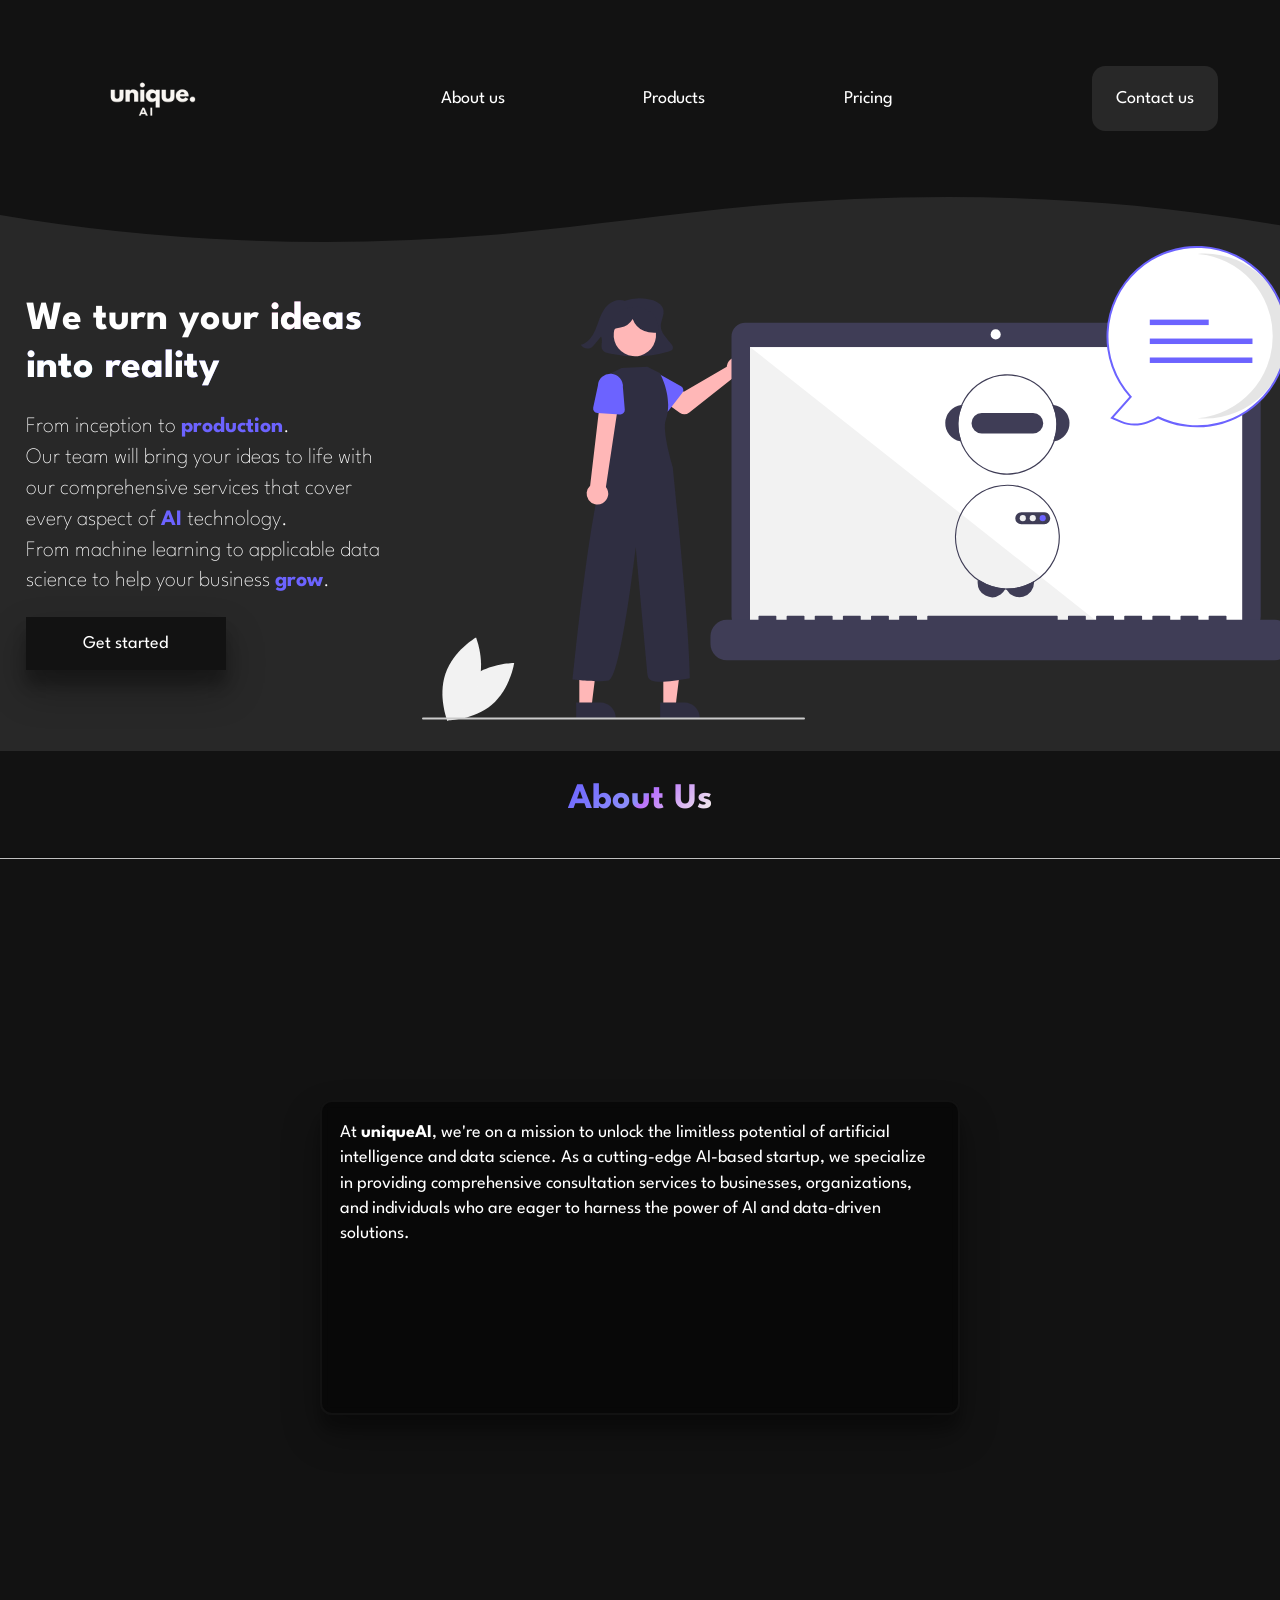
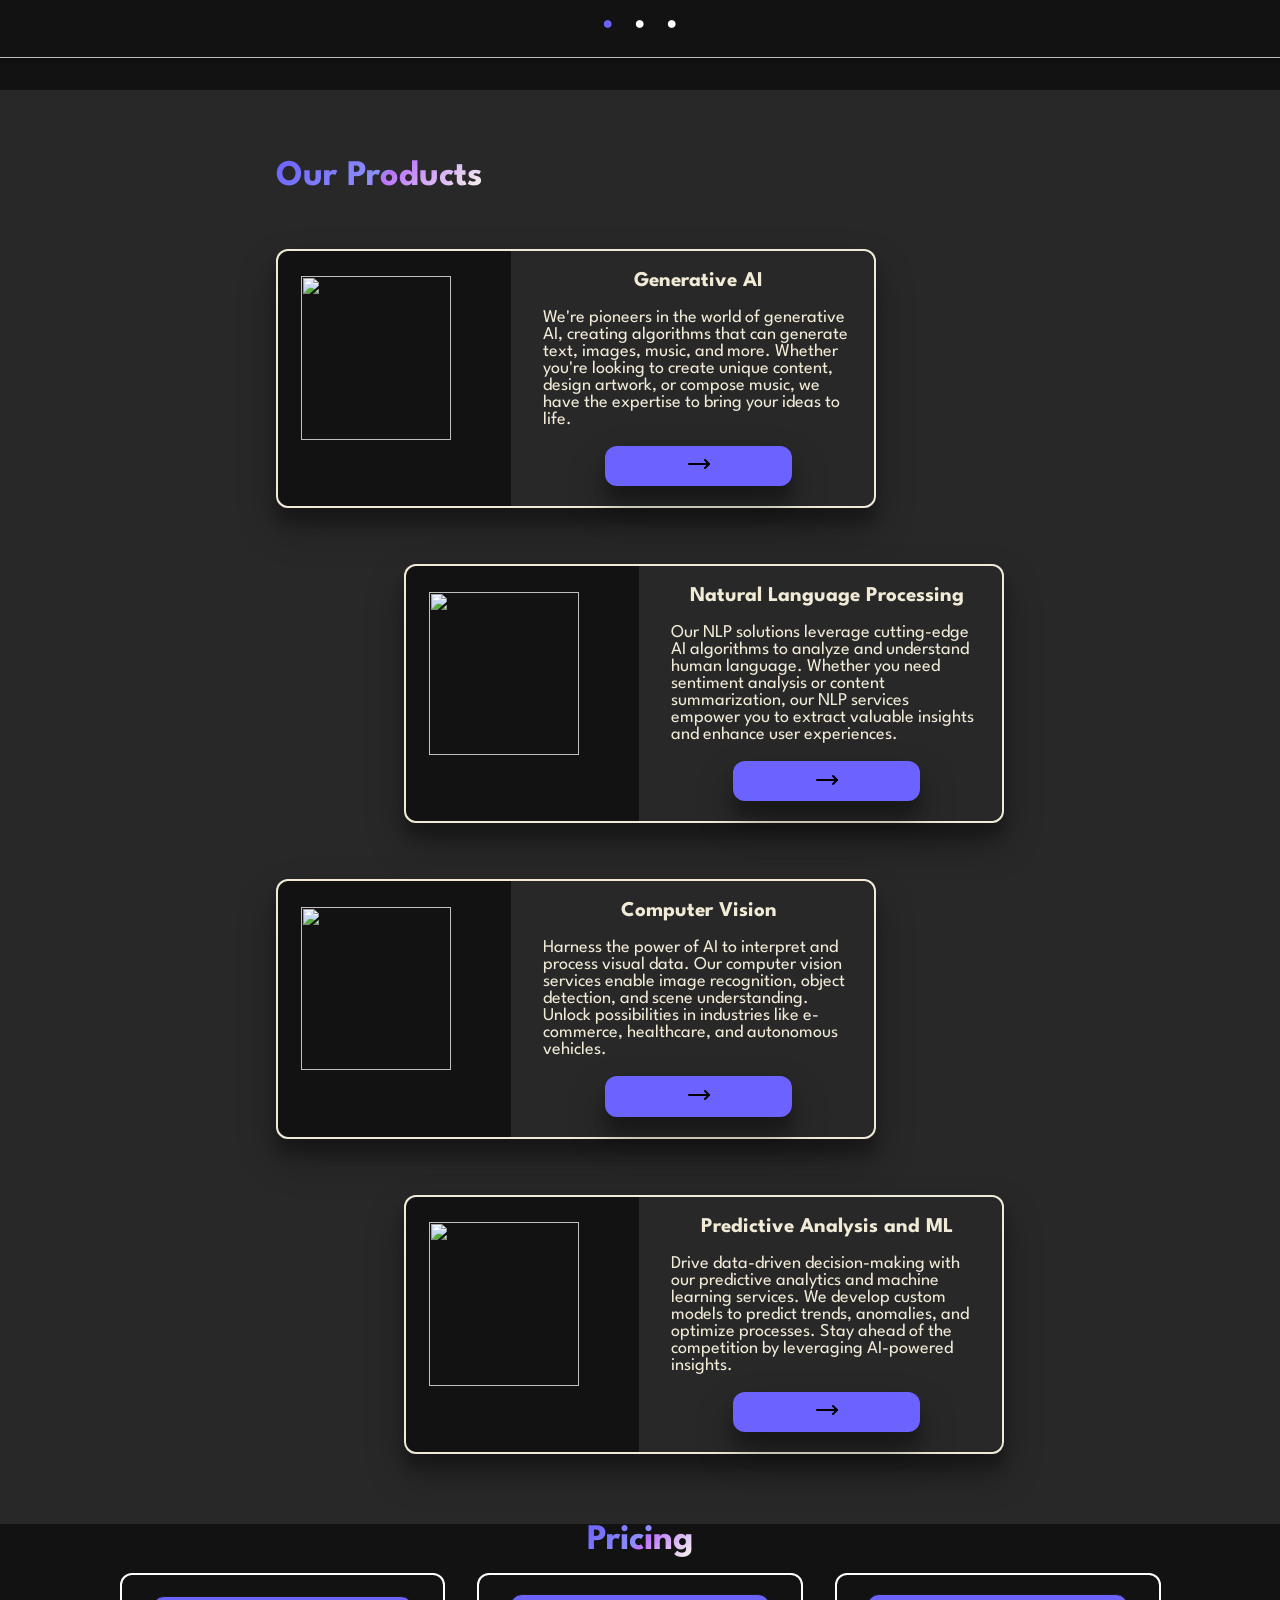
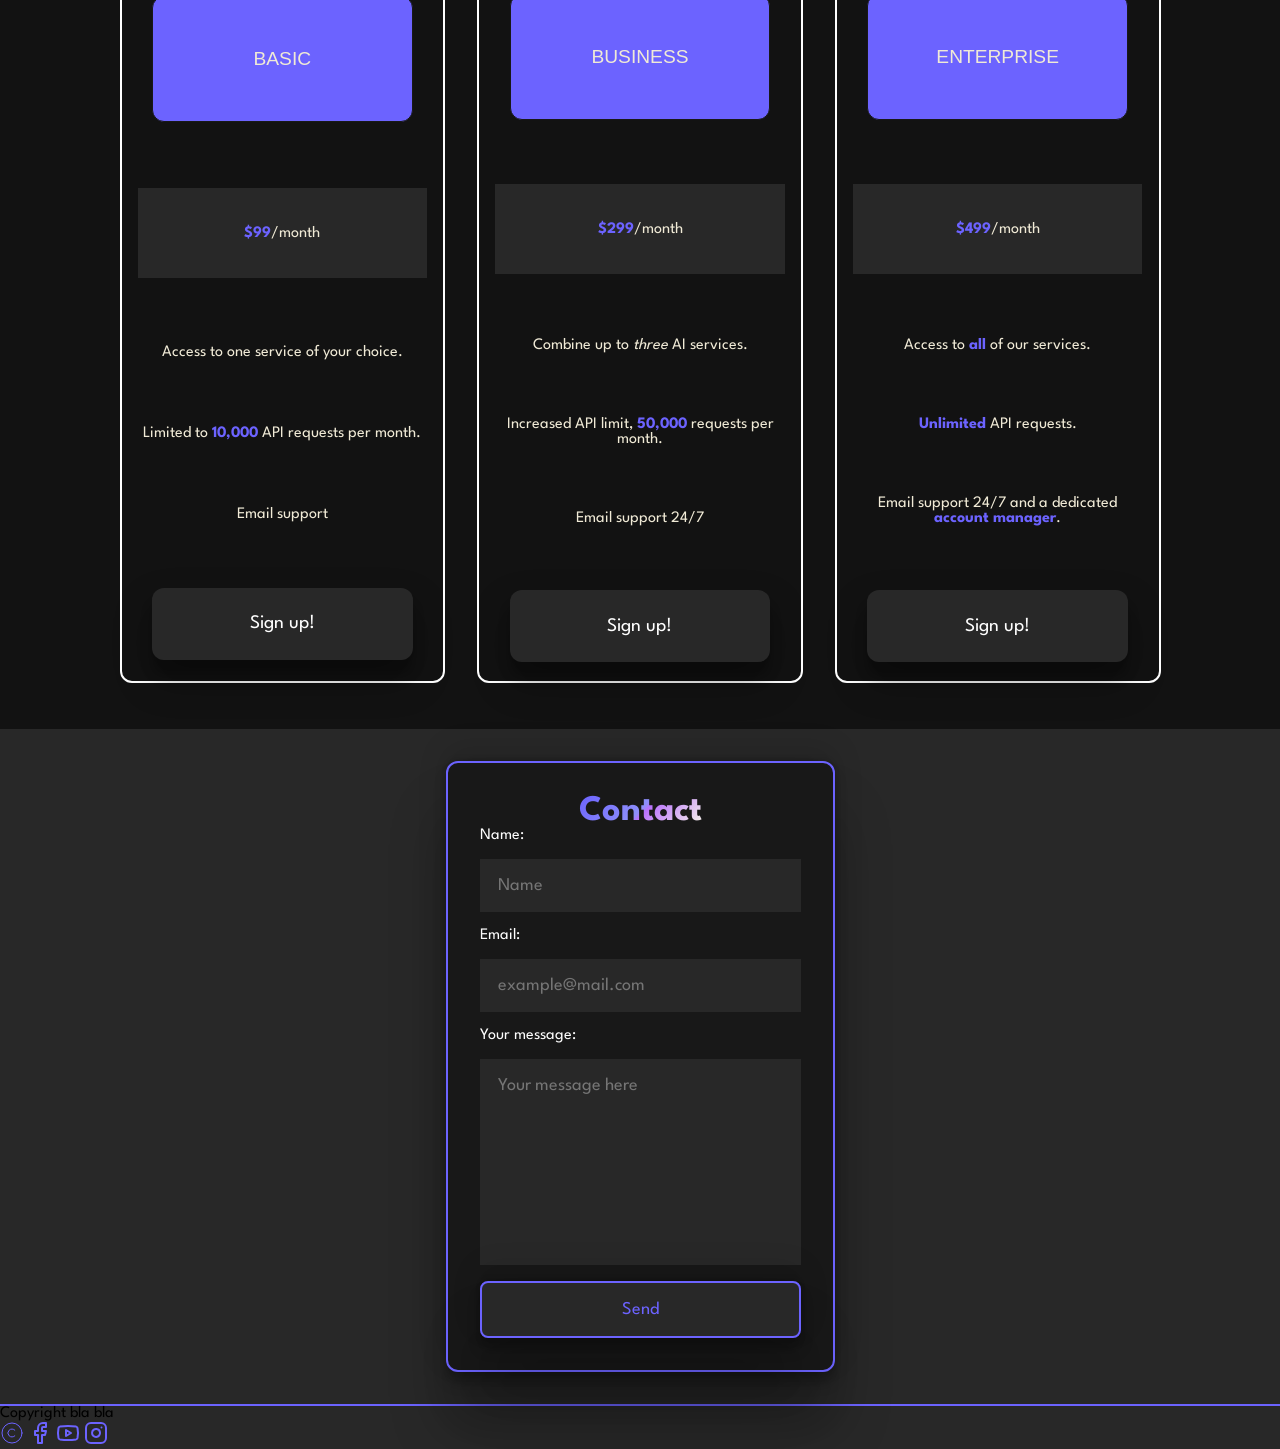
==== commit 362d89a5: "markup desing progress" ====
--- a/markup/project1/index.html
+++ b/markup/project1/index.html
@@ -34,7 +34,10 @@
   <main>
     <section class="main-section">
       <div class="main-text">
-        <h1>We turn your ideas into reality</h1>
+        <h1>We turn your <span class="heading-line heading-line-first"><span
+              class="heading-line-gradient">ideas</span></span><span class="heading-line heading-line-second"><span
+              class="heading-line-gradient">into&NonBreakingSpace;</span></span><span
+            class="heading-line heading-line-third"><span class="heading-line-gradient">reality</span></span></h1>
         <p>
           From inception to <strong>production</strong>. <br />
           Our team will bring your ideas to life with our comprehensive
@@ -156,97 +159,7 @@
       </div>
       <div class="product">
         <div class="left-half">
-          <svg xmlns="http://www.w3.org/2000/svg" width="250" height="300" viewBox="0 0 492.45944 596.97748"
-            xmlns:xlink="http://www.w3.org/1999/xlink">
-            <path
-              d="M94.26861,234.12571c-.56942-.89051-4.15791-6.50166-6.81655-5.93327-5.03961,1.07736-2.30582,23.40791-9.63235,25.63486-1.60792,.48882-3.8711,.06132-8.92595,1.4133-2.01095,.53789-3.05343,.98014-3.37714,1.8704-.45935,1.26319,.92981,2.32496,2.99275,5.40338,3.09368,4.61672,2.14249,5.47115,4.86308,8.78039,2.01976,2.45661,3.60474,3.27591,3.29407,4.35387-.43965,1.52536-3.89743,.86984-4.72799,2.61858-.84739,1.78464,1.61296,4.86879,3.74093,6.75423,3.99321,3.53818,7.97286,3.8797,11.61727,5.03955,3.96057,1.26052,9.37704,4.07676,14.98408,11.11829l44.80915,60.65352c-3.61354-1.3695-10.65453-4.18296-20.25907-8.99352-8.10118-4.05986-16.13244-8.68034-23.8721-13.73844-3.33742-2.18041-6.25402-4.20982-8.87408-6.10022l.26589,.13909-1.27994-4.63206c-.49108-1.84085-.81287-3.34425-.1316-4.5537,.37589-.64653,1.08511-1.31441,1.91141-2.08762,.94761-.88463,2.02369-1.8861,3.07175-3.27699,.9716-1.25111,1.19271-2.36696,.70743-3.30213-.16451-.31821-.38087-.54389-.60894-.71007,.26063-.41253,.55733-.89979,.82132-1.48536,.55921-1.24399,.6962-2.30853,.79502-3.10117,.40608-3.18642-.11-5.0637-1.53957-5.5815-.6043-.21799-1.14988-.11839-1.60651,.09634-.03397-.65372-.121-1.42287-.35923-2.2516-.76686-2.66124-1.83418-4.01029-3.25457-4.12151-1.98477-.15701-2.98589,2.03619-4.14281,4.57075-.51862,1.12602-1.8794,4.12555-2.58995,4.12819-.08795-.00093-.33863-.05476-.56084-.1037-.60875-.13244-1.5267-.33175-2.9597-.37183-.80322-.02266-2.01626-.05786-2.75821,.93708-.66109,.95367-.33497,1.96748-.03475,2.77769,.09954,.26746,.21848,.58504,.33772,.97026,.27228,.8782,.31776,1.3518,.36245,1.81082,.05787,.59718,.11802,1.21708,.54597,2.23749,.03615,.08285,.06916,.16002,.10297,.23602-.40215,.09192-.82371,.28601-1.17779,.67958-1.33272,1.45042-.0895,3.85189,.50245,4.80757,1.06458,1.71028,2.41347,2.53174,3.49836,3.19268,.27363,.16681,.54245,.33047,.80224,.5075,1.34593,.91661,2.46234,2.30562,3.35678,4.0925-1.05806-.80557-2.06978-1.58221-3.01938-2.31277-3.40124-2.61689-6.59917-5.16757-9.71676-7.65336-3.20575-2.55695-6.34487-5.05919-9.53839-7.50029l.20127-.87754,.00004-.0001-.77153,.44794c-5.0359-3.82952-10.22262-7.50823-16.04595-10.99807-.23864-.14302-.52106-.31043-.81214-.48111l-.27722-1.0033c-.49108-1.84085-.81277-3.34421-.1316-4.5537,.37589-.64653,1.08521-1.31437,1.91151-2.08758,.94747-.88457,2.02359-1.88614,3.07165-3.27703,.9716-1.25111,1.19281-2.36692,.70739-3.30203-.16447-.31831-.38074-.54395-.6088-.71013,.26053-.41257,.55733-.89979,.82122-1.4854,.55921-1.24399,.6962-2.30853,.79502-3.10117,.40608-3.18642-.11-5.0637-1.53957-5.5815-.6042-.21795-1.14978-.11835-1.60651,.09634-.03387-.65368-.1209-1.42284-.35923-2.2516-.76686-2.66124-1.83408-4.01025-3.25447-4.12147-1.98477-.15701-2.98599,2.03615-4.14291,4.57071-.51862,1.12602-1.8794,4.12555-2.58995,4.12819-.08799-.00083-.33863-.05476-.56074-.10366-.60875-.13244-1.52679-.33179-2.9597-.37183-.80332-.02269-2.01626-.05786-2.75831,.93704-.66109,.95367-.33497,1.96748-.03465,2.77773,.09954,.26746,.21838,.585,.33772,.97026,.27219,.87816,.31766,1.35176,.36245,1.81082,.05777,.59714,.11792,1.21704,.54587,2.23745,.03625,.08289,.06926,.16006,.10297,.23602-.40215,.09192-.82362,.28605-1.17783,.67968-1.33268,1.45032-.08946,3.85179,.50259,4.80751,1.06458,1.71028,2.41337,2.5317,3.49826,3.19264,.27369,.16695,.54254,.33051,.80224,.5075,.76083,.5181,1.44519,1.19379,2.06449,1.99362-1.9754-.66644-4.25621-1.21523-6.82813-1.45085-3.0737-.28107-6.18774-.07365-9.29187,.60279-.02178-.23386-.04314-.46355-.06699-.71833-.26386-2.85525-.45694-4.03974-1.4409-5.14997-.4777-.54202-1.20941-1.13838-3.30131-1.81948-2.89951-.94437-5.38303-1.08703-6.07705-1.10875-3.46629-.09879-6.46018-.18355-9.17835,1.90733-.51865,.39604-2.09373,1.59617-2.9583,3.71306-.44256,1.07109-.52236,1.94043-.58641,2.63954-.06758,.73052-.11015,1.2139-.52041,1.89035-.25895,.43124-.57048,.78278-.81806,1.06573-.47812,.56699-1.37681,1.60495-.62362,2.73143,.181,.2727,.40976,.46417,.66976,.59353-.13797,.95585-.05384,1.9446,.41959,2.83982,.42418,.80528,1.15531,1.34463,3.12508,2.30661,3.01399,1.47329,5.44304,2.19051,5.92545,2.32638,3.12633,.88636,4.69401,1.33085,6.37448,1.26674,3.57602-.14263,6.17385-1.25155,7.72086-3.29801,.078-.09975,.15021-.20165,.21925-.30389l-.0001-.00004c1.08433-1.60732,1.20189-3.28926,1.38926-5.96763,.03543-.51703,.02489-1.11311-.02041-1.87274,2.93224-.68186,5.87067-.91399,8.76296-.64928,6.2608,.57362,10.70969,3.23986,12.84637,4.52179,5.32136,3.18897,10.11902,6.55571,14.77136,10.05748l-.5608,.32556c-1.65607,.9419-3.02863,1.63449-4.37134,1.28229-.72075-.1996-1.54673-.71619-2.50417-1.31935-1.09602-.69228-2.33773-1.4791-3.94898-2.14006-1.45659-.62243-2.59207-.55338-3.37353,.15333-.26608,.23981-.42952,.50631-.53241,.76904-.4652-.1474-1.01174-.31084-1.64516-.41766-1.34508-.22539-2.40964-.08783-3.20144,.01761-3.18517,.41543-4.87004,1.39082-5.00836,2.905-.05765,.6397,.1771,1.14224,.50063,1.52949-.62374,.1986-1.34567,.47795-2.08691,.91859-2.37967,1.41676-3.41381,2.7914-3.16115,4.19351,.35153,1.95974,2.72693,2.37176,5.47209,2.84801,1.22075,.21612,4.46738,.77152,4.6501,1.45815,.02147,.08532,.03289,.3415,.04195,.56877,.02628,.62237,.06636,1.56093,.39112,2.95718,.18176,.7828,.45539,1.96498,1.60594,2.43038,1.09021,.39762,1.98813-.17495,2.69579-.67092,.23339-.1641,.51042-.35962,.85276-.57281,.78043-.48604,1.22704-.65019,1.65967-.80989,.56297-.20737,1.14742-.42289,2.02592-1.09562,.07099-.056,.13724-.10746,.20209-.15947,.19099,.36574,.48561,.72416,.95613,.96688,1.741,.92132,3.7485-.89036,4.52281-1.70545,1.3844-1.46361,1.83671-2.97669,2.20096-4.1938,.09204-.30698,.18208-.60857,.28746-.90472,.66204-1.86287,2.04387-3.5857,4.10897-5.12205l.44645-.33229,.42671-1.86063c2.80317,2.16209,5.5788,4.36959,8.40508,6.62359,3.12829,2.49639,6.34075,5.05689,9.75579,7.6849,4.52825,3.48345,10.16166,7.81872,18.00763,12.94506,7.83381,5.11802,15.96423,9.7965,24.16938,13.907,7.30752,3.66061,13.16018,6.1835,17.17589,7.80248-11.70172,.78245-27.88869,1.71159-35.20412,1.84316-2.84452,.0511-5.77551,.00726-7.86468-1.96074-2.01143-1.89476-3.00017-5.3446-5.92657-8.94656-.34182-.42071-1.30808-1.57951-2.16331-1.37476-.70722,.16938-.69429,1.11659-1.35216,1.28455-.88247,.22525-1.62167-1.29608-3.4479-2.72683-1.28765-1.00891-2.46118-1.46003-3.4704-1.84802-.3042-.11688-4.86405-1.83758-5.70137-.58598l.0001,.00004c-.62906,.94019,1.38744,2.74314,.78869,3.53802-.59662,.79206-2.80635-.72238-6.14082-.59725-.60136,.02253-4.39074,.16471-4.87887,1.63368-.92531,2.78428,10.82344,7.88561,9.80251,12.12417-.22405,.93006-1.08692,1.91753-1.88179,4.78865-.31621,1.14216-.39993,1.78134-.05641,2.19712,.48745,.58995,1.40943,.21454,3.51548,.09022,3.15858-.1864,3.30345,.52708,5.7127,.14667,1.78849-.28256,2.64793-.82407,3.08729-.3605,.62178,.65581-.69765,2.16378-.07895,3.07602,.6314,.93083,2.85493,.61314,4.39438,.11276,2.88878-.93908,4.20456-2.79375,5.82535-4.24775,1.7614-1.58025,4.70651-3.4261,9.78042-4.14633l35.91541-3.77855c2.09974,.83693,3.6469,1.4091,4.54808,1.74167,.47977,.17665,.78797,.28711,.91556,.34484l.47576-.91524,.53294,.72149c-.16525-.2351-.34654-.49454-.52121-.74408l.20256-.38974,1.37548-.6101c-.18487-.42092-.38785-.60501-.93654-.84242l2.76093-.29049c-.83497,.06783-1.83982,.14438-2.91386,.22429-.2262-.09175-.50404-.19429-.85109-.32251-.40436-.149-.95267-.35187-1.60933-.59977-10.89261-15.70553-33.29738-48.98148-41.637-62.60129-2.60957-4.26161-5.15217-8.7387-4.03193-13.65384,1.07847-4.73217,5.4221-9.30019,8.27117-16.93754,.33283-.89194,1.22739-3.38654,.1558-4.49939-.88587-.91999-2.30858-.05742-3.14845-.90395-1.12668-1.1355,.51876-3.60915,1.05979-7.64794,.3814-2.84786,.01996-5.02629-.29099-6.89962-.09375-.56487-1.5472-9.00079-4.18769-9.15455l-.00004,.0001c-1.98357-.11552-2.91861,4.54258-4.65526,4.34345-1.73032-.19836-1.40413-4.89229-4.56175-9.8299Z"
-              fill="#f2f2f2" />
-            <path
-              d="M461.33398,430.24766l-320.75318-44.33301c-10.7351-1.48246-19.59542-9.17477-22.57381-19.59541L44.33855,108.47926c-2.49622-8.73902-.63267-17.78801,5.11298-24.82894s14.2346-10.67969,23.29931-9.98788l323.15881,24.75856c11.69121,.89547,21.50539,9.12835,24.42314,20.48489l71.26207,277.41442c2.27385,8.85282,0,18.21028-6.08407,25.03109-5.23877,5.87443-12.66754,9.15531-20.41151,9.15531-1.24886,0-2.50745-.08535-3.7653-.25906Z"
-              fill="#e6e6e6" />
-            <path
-              d="M380.22357,372.56528l-101.73541-14.06139c-3.40492-.4702-6.21521-2.91002-7.15988-6.21521l-23.36591-81.78081c-.79174-2.77181-.20067-5.64194,1.62172-7.87516s4.51488-3.38735,7.39-3.16792l102.49842,7.85284c3.70818,.28402,6.82101,2.8953,7.74645,6.49733l22.60266,87.98937c.72121,2.80791,0,5.77588-1.92973,7.93928-1.66162,1.86323-4.01785,2.90385-6.47405,2.90385-.39611,0-.79531-.02707-1.19426-.08217Z"
-              fill="#fff" />
-            <path
-              d="M371.12188,145.67297l-188.856-17.38399c-4.76121-.43826-8.46671-2.62651-8.25951-4.87756s4.24983-3.72523,9.01104-3.28697l188.856,17.38399c4.76121,.43826,8.46499,2.62549,8.25779,4.87655s-4.24811,3.72625-9.00932,3.28799Z"
-              fill="#fff" />
-            <path
-              d="M381.41997,195.31115l-188.856-17.38399c-4.76121-.43826-8.46671-2.62651-8.25951-4.87756,.20721-2.25105,4.24983-3.72523,9.01104-3.28697l188.856,17.38399c4.76121,.43826,8.46499,2.62549,8.25779,4.87655s-4.24811,3.72625-9.00932,3.28799Z"
-              fill="#fff" />
-            <path
-              d="M385.05702,238.57513l-188.856-17.38399c-4.76121-.43826-8.46671-2.62651-8.25951-4.87756s4.24983-3.72523,9.01104-3.28697l188.856,17.38399c4.76121,.43826,8.46499,2.62549,8.25779,4.87655s-4.24811,3.72625-9.00932,3.28799Z"
-              fill="#fff" />
-            <g>
-              <path id="uuid-8cf563a5-feb8-4a87-a417-dd696e3ecec6-405"
-                d="M271.26121,217.67726c4.7403-5.16455,11.24746-6.90498,14.53372-3.88768,3.28626,3.01729,2.10693,9.64876-2.63574,14.81452-1.8662,2.08949-4.20566,3.70169-6.82265,4.70168l-20.36117,21.62876-9.94608-9.77124,21.12846-20.28473c.77307-2.69371,2.18015-5.16306,4.10346-7.20131Z"
-                fill="#ffb6b6" />
-              <path
-                d="M155.17907,222.49037s11.89811-10.88279,26.13604-1.38114c14.23793,9.50165,47.39396,33.80552,47.39396,33.80552l23.23243-28.81413,18.30734,16.59377s-32.29271,56.8801-53.15624,44.36158c-20.86352-12.51852-67.44004-48.255-65.32526-55.64906,2.11478-7.39406,3.41174-8.91653,3.41174-8.91653Z"
-                fill="#6c63ff" />
-            </g>
-            <g>
-              <polygon
-                points="243.27983 487.95421 224.32317 523.27784 208.71015 504.38323 226.67052 480.11375 243.27983 487.95421"
-                fill="#ffb6b6" />
-              <path
-                d="M231.02098,518.39526l-8.02077,43.33853s-5.38366,15.03057-14.0372-.23649-24.32274-46.85369-15.31446-52.64242c9.00828-5.78873,19.88798-10.46584,19.88798-10.46584l17.48444,20.00623Z"
-                fill="#2f2e41" />
-            </g>
-            <polygon
-              points="254.46685 526.42262 274.46685 562.42262 249.46685 565.42262 238.46685 536.42262 254.46685 526.42262"
-              fill="#ffb6b6" />
-            <path d="M148.46685,200.42262s-2,20-5,22c-3,2,35.01575,0,35.01575,0l-11.01575-22h-19Z" fill="#ffb6b6" />
-            <path
-              d="M189.45944,228.43834l-13.99259-11.01573h-34.2126l-22.7874,19,14.5,67.5-7,33,89,3-16-30s19-20,13-33c-6-13-22.50741-48.48427-22.50741-48.48427Z"
-              fill="#6c63ff" />
-            <path
-              d="M205.96685,331.92262l13,7s70,66,64,86c-6,20-46,77-46,77l-19-10,28-61-53.5-53.5,28.7189,50.62539,40.7811,106.87461-24,10-62-125s-51-35-54-57c-3-22,4-26,4-26l80-5Z"
-              fill="#2f2e41" />
-            <path d="M273.96685,553.92262l33,31s10,13-8,12c-18-1-54-5-54-16,0-11,2-23,2-23l27-4Z" fill="#2f2e41" />
-            <circle cx="158.46685" cy="182.42262" r="23" fill="#ffb6b6" />
-            <path
-              d="M258.24284,274.19575l-18.95508,57.72683c-.50524,1.5387-1.81778,2.67341-3.41336,2.9509l-36.2499,6.30433c-3.25073,.56534-5.93697-2.5282-4.92131-5.66752l18.93005-58.51106c.51091-1.57919,1.87-2.73432,3.51089-2.98402l36.27493-5.5201c3.23003-.49153,5.84305,2.59649,4.82377,5.70064Z"
-              fill="#fff" />
-            <path
-              d="M198.85543,342.24401c-1.54297,0-3.0083-.65918-4.04688-1.85547-1.24756-1.43652-1.64258-3.37598-1.05713-5.18555l18.93018-58.51172c.63184-1.95215,2.28418-3.35645,4.3125-3.66406l36.27441-5.52051c1.86084-.28418,3.70166,.40625,4.91943,1.84473,1.2168,1.43848,1.59277,3.36621,1.00488,5.15625l-18.95508,57.72656c-.62158,1.89355-2.22754,3.28223-4.19141,3.625l-36.25049,6.30371c-.31494,.05469-.62939,.08105-.94043,.08105Zm55.23193-72.7998c-.17139,0-.34473,.0127-.51807,.03906l-36.2749,5.52051c-1.2749,.19336-2.31299,1.07617-2.70947,2.30273l-18.8809,58.35942c-.34649,1.07097-.23327,2.27441,.43214,3.18229,.77783,1.06126,2.04338,1.56148,3.31693,1.34404l14.54647-2.52957c14.58923-2.537,26.59057-12.91214,31.2103-26.98126l12.04693-36.68819c.30345-.92415,.2657-1.95406-.21354-2.8005-.63042-1.11346-1.75482-1.74853-2.95589-1.74853Z"
-              fill="#3f3d56" />
-            <g>
-              <path id="uuid-43afbd22-a5bc-4202-86c3-15740b69aa20-406"
-                d="M202.90739,319.16709c7.0054,.25938,12.55003,4.08423,12.38423,8.54249-.1658,4.45826-5.97866,7.86087-12.98653,7.60046-2.80078-.06563-5.54512-.80103-8.00342-2.1447l-29.66831-1.47385,.98839-13.90772,29.14276,2.92952c2.55187-1.15832,5.34407-1.68852,8.14288-1.5462Z"
-                fill="#ffb6b6" />
-              <path
-                d="M123.96685,233.92262s16,2,18,19c2,17,5,58,5,58l37-1-.75984,24.69685s-64.24016,12.30315-68.24016-11.69685c-4-24-7-82.62992,0-85.81496,7-3.18504,9-3.18504,9-3.18504Z"
-                fill="#6c63ff" />
-            </g>
-            <g>
-              <path
-                d="M331.73661,73.41439l-8.22992-3.89856c3.37555,4.71082,6.28418,12.06805,7.84137,17.92249,2.63654-5.45343,6.88672-12.1261,11.09375-16.11194l-8.69812,2.23767c5.35974-26.26794,25.5191-45.12573,48.60437-45.12573l.32679-.9488c-24.11316,0-45.46577,18.59639-50.93824,45.92488Z"
-                fill="#3f3d56" />
-              <path
-                d="M369.61582,113.43834h-52c-2.20557,0-4-1.79443-4-4s1.79443-4,4-4h52c2.20557,0,4,1.79443,4,4s-1.79443,4-4,4Z"
-                fill="#6c63ff" />
-            </g>
-            <path
-              d="M251.40687,283.12039l-34.09976,2.87341c-.85968,.07244-1.61813-.56812-1.69057-1.4278s.56815-1.61781,1.42783-1.69025l34.09976-2.87341c.85968-.07244,1.61778,.56782,1.69022,1.42751s-.5678,1.6181-1.42748,1.69055Z"
-              fill="#3f3d56" />
-            <path
-              d="M248.40687,293.12039l-34.09976,2.87341c-.85968,.07244-1.61813-.56812-1.69057-1.4278s.56815-1.61781,1.42783-1.69025l34.09976-2.87341c.85968-.07244,1.61778,.56782,1.69022,1.42751s-.5678,1.6181-1.42748,1.69055Z"
-              fill="#3f3d56" />
-            <path
-              d="M245.40687,303.12039l-34.09976,2.87341c-.85968,.07244-1.61813-.56812-1.69057-1.4278s.56815-1.61781,1.42783-1.69025l34.09976-2.87341c.85968-.07244,1.61778,.56782,1.69022,1.42751s-.5678,1.6181-1.42748,1.69055Z"
-              fill="#3f3d56" />
-            <path
-              d="M152.31136,190.69244l16.09041-18.47502-2.68221-7.79274,8.6377,8.20814,4.45852-1.2111s-.03846-15.82124-12.67178-16.53595c-12.63332-.71471-21.69545,.61606-21.69545,.61606,0,0-18.0635,5.66061-18.76979,9.99885-.70629,4.33825-10.82576,10.10263-10.82576,10.10263,0,0-8.78027,6.53144-4.67575,17.47873,4.10452,10.94729,13.47048,24.61178,6.98717,31.27317-6.48331,6.66139-15.645,11.78866-11.18102,14.34552s12.516-9.43093,19.84909-4.63786,19.72427,24.04385,31.34747,14.10155c11.6232-9.9423,13.77247-21.45752,13.77247-21.45752l-18.54961-18.33181s-11.23819-19.16923-.09146-17.68266Z"
-              fill="#2f2e41" />
-            <g>
-              <path
-                d="M408.02494,4.62193h-50.54648c-1.27432,0-2.3112-1.03689-2.3112-2.31121S356.20415,0,357.47847,0h50.54648c1.27432,0,2.31072,1.03641,2.31072,2.31073s-1.03641,2.3112-2.31072,2.3112Z"
-                fill="#3f3d56" />
-              <path
-                d="M435.14872,29.2784h-104.79402c-1.27432,0-2.3112-1.03689-2.3112-2.31121s1.03689-2.31072,2.3112-2.31072h104.79402c1.27432,0,2.31072,1.03641,2.31072,2.31073,0,1.27432-1.03641,2.3112-2.31072,2.3112Z"
-                fill="#3f3d56" />
-            </g>
-          </svg>
+          <img src="/files/undraw_online_test_re_kyfx.svg" alt="">
         </div>
         <div class="right-half">
           <h3>Natural Language Processing</h3>
@@ -268,97 +181,7 @@
       </div>
       <div class="product">
         <div class="left-half">
-          <svg xmlns="http://www.w3.org/2000/svg" width="250" height="300" viewBox="0 0 492.45944 596.97748"
-            xmlns:xlink="http://www.w3.org/1999/xlink">
-            <path
-              d="M94.26861,234.12571c-.56942-.89051-4.15791-6.50166-6.81655-5.93327-5.03961,1.07736-2.30582,23.40791-9.63235,25.63486-1.60792,.48882-3.8711,.06132-8.92595,1.4133-2.01095,.53789-3.05343,.98014-3.37714,1.8704-.45935,1.26319,.92981,2.32496,2.99275,5.40338,3.09368,4.61672,2.14249,5.47115,4.86308,8.78039,2.01976,2.45661,3.60474,3.27591,3.29407,4.35387-.43965,1.52536-3.89743,.86984-4.72799,2.61858-.84739,1.78464,1.61296,4.86879,3.74093,6.75423,3.99321,3.53818,7.97286,3.8797,11.61727,5.03955,3.96057,1.26052,9.37704,4.07676,14.98408,11.11829l44.80915,60.65352c-3.61354-1.3695-10.65453-4.18296-20.25907-8.99352-8.10118-4.05986-16.13244-8.68034-23.8721-13.73844-3.33742-2.18041-6.25402-4.20982-8.87408-6.10022l.26589,.13909-1.27994-4.63206c-.49108-1.84085-.81287-3.34425-.1316-4.5537,.37589-.64653,1.08511-1.31441,1.91141-2.08762,.94761-.88463,2.02369-1.8861,3.07175-3.27699,.9716-1.25111,1.19271-2.36696,.70743-3.30213-.16451-.31821-.38087-.54389-.60894-.71007,.26063-.41253,.55733-.89979,.82132-1.48536,.55921-1.24399,.6962-2.30853,.79502-3.10117,.40608-3.18642-.11-5.0637-1.53957-5.5815-.6043-.21799-1.14988-.11839-1.60651,.09634-.03397-.65372-.121-1.42287-.35923-2.2516-.76686-2.66124-1.83418-4.01029-3.25457-4.12151-1.98477-.15701-2.98589,2.03619-4.14281,4.57075-.51862,1.12602-1.8794,4.12555-2.58995,4.12819-.08795-.00093-.33863-.05476-.56084-.1037-.60875-.13244-1.5267-.33175-2.9597-.37183-.80322-.02266-2.01626-.05786-2.75821,.93708-.66109,.95367-.33497,1.96748-.03475,2.77769,.09954,.26746,.21848,.58504,.33772,.97026,.27228,.8782,.31776,1.3518,.36245,1.81082,.05787,.59718,.11802,1.21708,.54597,2.23749,.03615,.08285,.06916,.16002,.10297,.23602-.40215,.09192-.82371,.28601-1.17779,.67958-1.33272,1.45042-.0895,3.85189,.50245,4.80757,1.06458,1.71028,2.41347,2.53174,3.49836,3.19268,.27363,.16681,.54245,.33047,.80224,.5075,1.34593,.91661,2.46234,2.30562,3.35678,4.0925-1.05806-.80557-2.06978-1.58221-3.01938-2.31277-3.40124-2.61689-6.59917-5.16757-9.71676-7.65336-3.20575-2.55695-6.34487-5.05919-9.53839-7.50029l.20127-.87754,.00004-.0001-.77153,.44794c-5.0359-3.82952-10.22262-7.50823-16.04595-10.99807-.23864-.14302-.52106-.31043-.81214-.48111l-.27722-1.0033c-.49108-1.84085-.81277-3.34421-.1316-4.5537,.37589-.64653,1.08521-1.31437,1.91151-2.08758,.94747-.88457,2.02359-1.88614,3.07165-3.27703,.9716-1.25111,1.19281-2.36692,.70739-3.30203-.16447-.31831-.38074-.54395-.6088-.71013,.26053-.41257,.55733-.89979,.82122-1.4854,.55921-1.24399,.6962-2.30853,.79502-3.10117,.40608-3.18642-.11-5.0637-1.53957-5.5815-.6042-.21795-1.14978-.11835-1.60651,.09634-.03387-.65368-.1209-1.42284-.35923-2.2516-.76686-2.66124-1.83408-4.01025-3.25447-4.12147-1.98477-.15701-2.98599,2.03615-4.14291,4.57071-.51862,1.12602-1.8794,4.12555-2.58995,4.12819-.08799-.00083-.33863-.05476-.56074-.10366-.60875-.13244-1.52679-.33179-2.9597-.37183-.80332-.02269-2.01626-.05786-2.75831,.93704-.66109,.95367-.33497,1.96748-.03465,2.77773,.09954,.26746,.21838,.585,.33772,.97026,.27219,.87816,.31766,1.35176,.36245,1.81082,.05777,.59714,.11792,1.21704,.54587,2.23745,.03625,.08289,.06926,.16006,.10297,.23602-.40215,.09192-.82362,.28605-1.17783,.67968-1.33268,1.45032-.08946,3.85179,.50259,4.80751,1.06458,1.71028,2.41337,2.5317,3.49826,3.19264,.27369,.16695,.54254,.33051,.80224,.5075,.76083,.5181,1.44519,1.19379,2.06449,1.99362-1.9754-.66644-4.25621-1.21523-6.82813-1.45085-3.0737-.28107-6.18774-.07365-9.29187,.60279-.02178-.23386-.04314-.46355-.06699-.71833-.26386-2.85525-.45694-4.03974-1.4409-5.14997-.4777-.54202-1.20941-1.13838-3.30131-1.81948-2.89951-.94437-5.38303-1.08703-6.07705-1.10875-3.46629-.09879-6.46018-.18355-9.17835,1.90733-.51865,.39604-2.09373,1.59617-2.9583,3.71306-.44256,1.07109-.52236,1.94043-.58641,2.63954-.06758,.73052-.11015,1.2139-.52041,1.89035-.25895,.43124-.57048,.78278-.81806,1.06573-.47812,.56699-1.37681,1.60495-.62362,2.73143,.181,.2727,.40976,.46417,.66976,.59353-.13797,.95585-.05384,1.9446,.41959,2.83982,.42418,.80528,1.15531,1.34463,3.12508,2.30661,3.01399,1.47329,5.44304,2.19051,5.92545,2.32638,3.12633,.88636,4.69401,1.33085,6.37448,1.26674,3.57602-.14263,6.17385-1.25155,7.72086-3.29801,.078-.09975,.15021-.20165,.21925-.30389l-.0001-.00004c1.08433-1.60732,1.20189-3.28926,1.38926-5.96763,.03543-.51703,.02489-1.11311-.02041-1.87274,2.93224-.68186,5.87067-.91399,8.76296-.64928,6.2608,.57362,10.70969,3.23986,12.84637,4.52179,5.32136,3.18897,10.11902,6.55571,14.77136,10.05748l-.5608,.32556c-1.65607,.9419-3.02863,1.63449-4.37134,1.28229-.72075-.1996-1.54673-.71619-2.50417-1.31935-1.09602-.69228-2.33773-1.4791-3.94898-2.14006-1.45659-.62243-2.59207-.55338-3.37353,.15333-.26608,.23981-.42952,.50631-.53241,.76904-.4652-.1474-1.01174-.31084-1.64516-.41766-1.34508-.22539-2.40964-.08783-3.20144,.01761-3.18517,.41543-4.87004,1.39082-5.00836,2.905-.05765,.6397,.1771,1.14224,.50063,1.52949-.62374,.1986-1.34567,.47795-2.08691,.91859-2.37967,1.41676-3.41381,2.7914-3.16115,4.19351,.35153,1.95974,2.72693,2.37176,5.47209,2.84801,1.22075,.21612,4.46738,.77152,4.6501,1.45815,.02147,.08532,.03289,.3415,.04195,.56877,.02628,.62237,.06636,1.56093,.39112,2.95718,.18176,.7828,.45539,1.96498,1.60594,2.43038,1.09021,.39762,1.98813-.17495,2.69579-.67092,.23339-.1641,.51042-.35962,.85276-.57281,.78043-.48604,1.22704-.65019,1.65967-.80989,.56297-.20737,1.14742-.42289,2.02592-1.09562,.07099-.056,.13724-.10746,.20209-.15947,.19099,.36574,.48561,.72416,.95613,.96688,1.741,.92132,3.7485-.89036,4.52281-1.70545,1.3844-1.46361,1.83671-2.97669,2.20096-4.1938,.09204-.30698,.18208-.60857,.28746-.90472,.66204-1.86287,2.04387-3.5857,4.10897-5.12205l.44645-.33229,.42671-1.86063c2.80317,2.16209,5.5788,4.36959,8.40508,6.62359,3.12829,2.49639,6.34075,5.05689,9.75579,7.6849,4.52825,3.48345,10.16166,7.81872,18.00763,12.94506,7.83381,5.11802,15.96423,9.7965,24.16938,13.907,7.30752,3.66061,13.16018,6.1835,17.17589,7.80248-11.70172,.78245-27.88869,1.71159-35.20412,1.84316-2.84452,.0511-5.77551,.00726-7.86468-1.96074-2.01143-1.89476-3.00017-5.3446-5.92657-8.94656-.34182-.42071-1.30808-1.57951-2.16331-1.37476-.70722,.16938-.69429,1.11659-1.35216,1.28455-.88247,.22525-1.62167-1.29608-3.4479-2.72683-1.28765-1.00891-2.46118-1.46003-3.4704-1.84802-.3042-.11688-4.86405-1.83758-5.70137-.58598l.0001,.00004c-.62906,.94019,1.38744,2.74314,.78869,3.53802-.59662,.79206-2.80635-.72238-6.14082-.59725-.60136,.02253-4.39074,.16471-4.87887,1.63368-.92531,2.78428,10.82344,7.88561,9.80251,12.12417-.22405,.93006-1.08692,1.91753-1.88179,4.78865-.31621,1.14216-.39993,1.78134-.05641,2.19712,.48745,.58995,1.40943,.21454,3.51548,.09022,3.15858-.1864,3.30345,.52708,5.7127,.14667,1.78849-.28256,2.64793-.82407,3.08729-.3605,.62178,.65581-.69765,2.16378-.07895,3.07602,.6314,.93083,2.85493,.61314,4.39438,.11276,2.88878-.93908,4.20456-2.79375,5.82535-4.24775,1.7614-1.58025,4.70651-3.4261,9.78042-4.14633l35.91541-3.77855c2.09974,.83693,3.6469,1.4091,4.54808,1.74167,.47977,.17665,.78797,.28711,.91556,.34484l.47576-.91524,.53294,.72149c-.16525-.2351-.34654-.49454-.52121-.74408l.20256-.38974,1.37548-.6101c-.18487-.42092-.38785-.60501-.93654-.84242l2.76093-.29049c-.83497,.06783-1.83982,.14438-2.91386,.22429-.2262-.09175-.50404-.19429-.85109-.32251-.40436-.149-.95267-.35187-1.60933-.59977-10.89261-15.70553-33.29738-48.98148-41.637-62.60129-2.60957-4.26161-5.15217-8.7387-4.03193-13.65384,1.07847-4.73217,5.4221-9.30019,8.27117-16.93754,.33283-.89194,1.22739-3.38654,.1558-4.49939-.88587-.91999-2.30858-.05742-3.14845-.90395-1.12668-1.1355,.51876-3.60915,1.05979-7.64794,.3814-2.84786,.01996-5.02629-.29099-6.89962-.09375-.56487-1.5472-9.00079-4.18769-9.15455l-.00004,.0001c-1.98357-.11552-2.91861,4.54258-4.65526,4.34345-1.73032-.19836-1.40413-4.89229-4.56175-9.8299Z"
-              fill="#f2f2f2" />
-            <path
-              d="M461.33398,430.24766l-320.75318-44.33301c-10.7351-1.48246-19.59542-9.17477-22.57381-19.59541L44.33855,108.47926c-2.49622-8.73902-.63267-17.78801,5.11298-24.82894s14.2346-10.67969,23.29931-9.98788l323.15881,24.75856c11.69121,.89547,21.50539,9.12835,24.42314,20.48489l71.26207,277.41442c2.27385,8.85282,0,18.21028-6.08407,25.03109-5.23877,5.87443-12.66754,9.15531-20.41151,9.15531-1.24886,0-2.50745-.08535-3.7653-.25906Z"
-              fill="#e6e6e6" />
-            <path
-              d="M380.22357,372.56528l-101.73541-14.06139c-3.40492-.4702-6.21521-2.91002-7.15988-6.21521l-23.36591-81.78081c-.79174-2.77181-.20067-5.64194,1.62172-7.87516s4.51488-3.38735,7.39-3.16792l102.49842,7.85284c3.70818,.28402,6.82101,2.8953,7.74645,6.49733l22.60266,87.98937c.72121,2.80791,0,5.77588-1.92973,7.93928-1.66162,1.86323-4.01785,2.90385-6.47405,2.90385-.39611,0-.79531-.02707-1.19426-.08217Z"
-              fill="#fff" />
-            <path
-              d="M371.12188,145.67297l-188.856-17.38399c-4.76121-.43826-8.46671-2.62651-8.25951-4.87756s4.24983-3.72523,9.01104-3.28697l188.856,17.38399c4.76121,.43826,8.46499,2.62549,8.25779,4.87655s-4.24811,3.72625-9.00932,3.28799Z"
-              fill="#fff" />
-            <path
-              d="M381.41997,195.31115l-188.856-17.38399c-4.76121-.43826-8.46671-2.62651-8.25951-4.87756,.20721-2.25105,4.24983-3.72523,9.01104-3.28697l188.856,17.38399c4.76121,.43826,8.46499,2.62549,8.25779,4.87655s-4.24811,3.72625-9.00932,3.28799Z"
-              fill="#fff" />
-            <path
-              d="M385.05702,238.57513l-188.856-17.38399c-4.76121-.43826-8.46671-2.62651-8.25951-4.87756s4.24983-3.72523,9.01104-3.28697l188.856,17.38399c4.76121,.43826,8.46499,2.62549,8.25779,4.87655s-4.24811,3.72625-9.00932,3.28799Z"
-              fill="#fff" />
-            <g>
-              <path id="uuid-8cf563a5-feb8-4a87-a417-dd696e3ecec6-405"
-                d="M271.26121,217.67726c4.7403-5.16455,11.24746-6.90498,14.53372-3.88768,3.28626,3.01729,2.10693,9.64876-2.63574,14.81452-1.8662,2.08949-4.20566,3.70169-6.82265,4.70168l-20.36117,21.62876-9.94608-9.77124,21.12846-20.28473c.77307-2.69371,2.18015-5.16306,4.10346-7.20131Z"
-                fill="#ffb6b6" />
-              <path
-                d="M155.17907,222.49037s11.89811-10.88279,26.13604-1.38114c14.23793,9.50165,47.39396,33.80552,47.39396,33.80552l23.23243-28.81413,18.30734,16.59377s-32.29271,56.8801-53.15624,44.36158c-20.86352-12.51852-67.44004-48.255-65.32526-55.64906,2.11478-7.39406,3.41174-8.91653,3.41174-8.91653Z"
-                fill="#6c63ff" />
-            </g>
-            <g>
-              <polygon
-                points="243.27983 487.95421 224.32317 523.27784 208.71015 504.38323 226.67052 480.11375 243.27983 487.95421"
-                fill="#ffb6b6" />
-              <path
-                d="M231.02098,518.39526l-8.02077,43.33853s-5.38366,15.03057-14.0372-.23649-24.32274-46.85369-15.31446-52.64242c9.00828-5.78873,19.88798-10.46584,19.88798-10.46584l17.48444,20.00623Z"
-                fill="#2f2e41" />
-            </g>
-            <polygon
-              points="254.46685 526.42262 274.46685 562.42262 249.46685 565.42262 238.46685 536.42262 254.46685 526.42262"
-              fill="#ffb6b6" />
-            <path d="M148.46685,200.42262s-2,20-5,22c-3,2,35.01575,0,35.01575,0l-11.01575-22h-19Z" fill="#ffb6b6" />
-            <path
-              d="M189.45944,228.43834l-13.99259-11.01573h-34.2126l-22.7874,19,14.5,67.5-7,33,89,3-16-30s19-20,13-33c-6-13-22.50741-48.48427-22.50741-48.48427Z"
-              fill="#6c63ff" />
-            <path
-              d="M205.96685,331.92262l13,7s70,66,64,86c-6,20-46,77-46,77l-19-10,28-61-53.5-53.5,28.7189,50.62539,40.7811,106.87461-24,10-62-125s-51-35-54-57c-3-22,4-26,4-26l80-5Z"
-              fill="#2f2e41" />
-            <path d="M273.96685,553.92262l33,31s10,13-8,12c-18-1-54-5-54-16,0-11,2-23,2-23l27-4Z" fill="#2f2e41" />
-            <circle cx="158.46685" cy="182.42262" r="23" fill="#ffb6b6" />
-            <path
-              d="M258.24284,274.19575l-18.95508,57.72683c-.50524,1.5387-1.81778,2.67341-3.41336,2.9509l-36.2499,6.30433c-3.25073,.56534-5.93697-2.5282-4.92131-5.66752l18.93005-58.51106c.51091-1.57919,1.87-2.73432,3.51089-2.98402l36.27493-5.5201c3.23003-.49153,5.84305,2.59649,4.82377,5.70064Z"
-              fill="#fff" />
-            <path
-              d="M198.85543,342.24401c-1.54297,0-3.0083-.65918-4.04688-1.85547-1.24756-1.43652-1.64258-3.37598-1.05713-5.18555l18.93018-58.51172c.63184-1.95215,2.28418-3.35645,4.3125-3.66406l36.27441-5.52051c1.86084-.28418,3.70166,.40625,4.91943,1.84473,1.2168,1.43848,1.59277,3.36621,1.00488,5.15625l-18.95508,57.72656c-.62158,1.89355-2.22754,3.28223-4.19141,3.625l-36.25049,6.30371c-.31494,.05469-.62939,.08105-.94043,.08105Zm55.23193-72.7998c-.17139,0-.34473,.0127-.51807,.03906l-36.2749,5.52051c-1.2749,.19336-2.31299,1.07617-2.70947,2.30273l-18.8809,58.35942c-.34649,1.07097-.23327,2.27441,.43214,3.18229,.77783,1.06126,2.04338,1.56148,3.31693,1.34404l14.54647-2.52957c14.58923-2.537,26.59057-12.91214,31.2103-26.98126l12.04693-36.68819c.30345-.92415,.2657-1.95406-.21354-2.8005-.63042-1.11346-1.75482-1.74853-2.95589-1.74853Z"
-              fill="#3f3d56" />
-            <g>
-              <path id="uuid-43afbd22-a5bc-4202-86c3-15740b69aa20-406"
-                d="M202.90739,319.16709c7.0054,.25938,12.55003,4.08423,12.38423,8.54249-.1658,4.45826-5.97866,7.86087-12.98653,7.60046-2.80078-.06563-5.54512-.80103-8.00342-2.1447l-29.66831-1.47385,.98839-13.90772,29.14276,2.92952c2.55187-1.15832,5.34407-1.68852,8.14288-1.5462Z"
-                fill="#ffb6b6" />
-              <path
-                d="M123.96685,233.92262s16,2,18,19c2,17,5,58,5,58l37-1-.75984,24.69685s-64.24016,12.30315-68.24016-11.69685c-4-24-7-82.62992,0-85.81496,7-3.18504,9-3.18504,9-3.18504Z"
-                fill="#6c63ff" />
-            </g>
-            <g>
-              <path
-                d="M331.73661,73.41439l-8.22992-3.89856c3.37555,4.71082,6.28418,12.06805,7.84137,17.92249,2.63654-5.45343,6.88672-12.1261,11.09375-16.11194l-8.69812,2.23767c5.35974-26.26794,25.5191-45.12573,48.60437-45.12573l.32679-.9488c-24.11316,0-45.46577,18.59639-50.93824,45.92488Z"
-                fill="#3f3d56" />
-              <path
-                d="M369.61582,113.43834h-52c-2.20557,0-4-1.79443-4-4s1.79443-4,4-4h52c2.20557,0,4,1.79443,4,4s-1.79443,4-4,4Z"
-                fill="#6c63ff" />
-            </g>
-            <path
-              d="M251.40687,283.12039l-34.09976,2.87341c-.85968,.07244-1.61813-.56812-1.69057-1.4278s.56815-1.61781,1.42783-1.69025l34.09976-2.87341c.85968-.07244,1.61778,.56782,1.69022,1.42751s-.5678,1.6181-1.42748,1.69055Z"
-              fill="#3f3d56" />
-            <path
-              d="M248.40687,293.12039l-34.09976,2.87341c-.85968,.07244-1.61813-.56812-1.69057-1.4278s.56815-1.61781,1.42783-1.69025l34.09976-2.87341c.85968-.07244,1.61778,.56782,1.69022,1.42751s-.5678,1.6181-1.42748,1.69055Z"
-              fill="#3f3d56" />
-            <path
-              d="M245.40687,303.12039l-34.09976,2.87341c-.85968,.07244-1.61813-.56812-1.69057-1.4278s.56815-1.61781,1.42783-1.69025l34.09976-2.87341c.85968-.07244,1.61778,.56782,1.69022,1.42751s-.5678,1.6181-1.42748,1.69055Z"
-              fill="#3f3d56" />
-            <path
-              d="M152.31136,190.69244l16.09041-18.47502-2.68221-7.79274,8.6377,8.20814,4.45852-1.2111s-.03846-15.82124-12.67178-16.53595c-12.63332-.71471-21.69545,.61606-21.69545,.61606,0,0-18.0635,5.66061-18.76979,9.99885-.70629,4.33825-10.82576,10.10263-10.82576,10.10263,0,0-8.78027,6.53144-4.67575,17.47873,4.10452,10.94729,13.47048,24.61178,6.98717,31.27317-6.48331,6.66139-15.645,11.78866-11.18102,14.34552s12.516-9.43093,19.84909-4.63786,19.72427,24.04385,31.34747,14.10155c11.6232-9.9423,13.77247-21.45752,13.77247-21.45752l-18.54961-18.33181s-11.23819-19.16923-.09146-17.68266Z"
-              fill="#2f2e41" />
-            <g>
-              <path
-                d="M408.02494,4.62193h-50.54648c-1.27432,0-2.3112-1.03689-2.3112-2.31121S356.20415,0,357.47847,0h50.54648c1.27432,0,2.31072,1.03641,2.31072,2.31073s-1.03641,2.3112-2.31072,2.3112Z"
-                fill="#3f3d56" />
-              <path
-                d="M435.14872,29.2784h-104.79402c-1.27432,0-2.3112-1.03689-2.3112-2.31121s1.03689-2.31072,2.3112-2.31072h104.79402c1.27432,0,2.31072,1.03641,2.31072,2.31073,0,1.27432-1.03641,2.3112-2.31072,2.3112Z"
-                fill="#3f3d56" />
-            </g>
-          </svg>
+          <img src="/files/undraw_search_app_oso2.svg" alt="">
         </div>
         <div class="right-half">
           <h3>Computer Vision</h3>
@@ -380,7 +203,7 @@
       </div>
       <div class="product">
         <div class="left-half">
-          <img src="/files/im3.svg" alt="">
+          <img src="/files/undraw_mobile_encryption_re_yw3o.svg" alt="">
         </div>
         <div class="right-half">
           <h3>Predictive Analysis and ML</h3>
@@ -406,36 +229,47 @@
       <div class="pricing-table">
         <div class="pricing-card">
           <ul class="price">
-            <li class="header">Basic</li>
-            <li class="grey">$99 / month</li>
+            <li class="header">BASIC</li>
+            <li class="grey"><strong>$99</strong> /month</li>
             <li>Access to one service of your choice.</li>
-            <li>Limited to 10,000 API requests per month.</li>
+            <li>Limited to <strong>10,000</strong> API requests per month.</li>
             <li>Email support</li>
-            <button class="grey">Sign up!</button>
+            <button class="pricing-btn">Sign up!</button>
           </ul>
         </div>
         <div class="pricing-card">
           <ul class="price">
-            <li class="header">Business</li>
-            <li class="grey">$299 / month</li>
-            <li>Combine up to three AI services.</li>
-            <li>Increased API limit, 50,000 requests per month.</li>
+            <li class="header">BUSINESS</li>
+            <li class="grey"><strong>$299</strong> /month</li>
+            <li>Combine up to <i>three</i> AI services.</li>
+            <li>Increased API limit, <strong>50,000</strong> requests per month.</li>
             <li>Email support 24/7</li>
-            <button class="grey">Sign up!</button>
+            <button class="pricing-btn">Sign up!</button>
           </ul>
         </div>
         <div class="pricing-card">
           <ul class="price">
-            <li class="header">Enterprise</li>
-            <li class="grey">$499 / month</li>
-            <li>Access to all of our services.</li>
-            <li>Unlimited API requests.</li>
-            <li>Custom model development for multiple services.</li>
-            <li>Email support 24/7 and a dedicated account manager.</li>
-            <button class="grey">Sign up!</button>
+            <li class="header">ENTERPRISE</li>
+            <li class="grey"><strong>$499</strong> /month</li>
+            <li>Access to <strong>all</strong> of our services.</li>
+            <li><strong>Unlimited</strong> API requests.</li>
+            <li>Email support 24/7 and a dedicated <strong>account manager</strong>.</li>
+            <button class="pricing-btn">Sign up!</button>
           </ul>
         </div>
       </div>
+    </section>
+    <section class="contact" id="contact">
+      <h2 class="text-gradient">Contact</h2>
+      <form class="contact-form">
+        <label for="name">Name:</label>
+        <input type="text" name="name" id="name" placeholder="Name">
+        <label for="email">Email: </label>
+        <input type="email" placeholder="example@mail.com" required>
+        <label for="msg">Your message: </label>
+        <textarea name="msg" id="msg" cols="30" rows="10" placeholder="Your message here"></textarea>
+        <button class="form-btn" type="submit">Send</button>
+      </form>
     </section>
   </main>
   <hr />
--- a/markup/project1/styles.css
+++ b/markup/project1/styles.css
@@ -88,9 +88,6 @@
 }
 
 .text-gradient {
-  align-self: flex-start;
-  padding: 1em;
-  margin-left: 30px;
   font-size: 36px;
   background-color: #ffffff;
   background-clip: text;
@@ -202,7 +199,7 @@
 }
 
 .contact-btn:hover {
-  transform: scale(1.1);
+  transform: scale(105%);
   transition: 0.3s ease-in-out all;
   cursor: pointer;
 }
@@ -364,14 +361,18 @@
   justify-content: center;
   height: 100%;
   gap: 1em;
-
+  margin-bottom: 50px;
+  margin-top: 50px;
+}
+
+.product-section h2 {
+  margin: 20px;
 }
 
 .product {
   display: flex;
   flex-direction: row;
-  width: 500px;
-  height: 350px;
+  width: 600px;
   margin: 20px;
   gap: 12px;
   color: #F0EAD6;
@@ -384,20 +385,30 @@
   align-self: end;
 }
 
+.left-half img {
+  width: 80%;
+  height: 80%;
+}
+
 .left-half {
   background-color: #121212;
   border-radius: 12px 0 0 12px;
+  display: flex;
+  justify-content: center;
+  align-items: center;
+  overflow: hidden;
+  width: 40%;
 }
 
 .right-half {
-  width: 250px;
+  width: 60%;
   height: 100%;
   background-color: #282828;
   padding: 20px;
   display: flex;
   flex-direction: column;
-  align-items: center;
-  text-align: start;
+  justify-content: center;
+  align-items: center;
   gap: 1em;
   font-size: 18px;
   border-radius: 0 12px 12px 0;
@@ -412,6 +423,8 @@
   background-color: #6c63ff;
 }
 
+
+
 .product-btn:hover {
   cursor: pointer;
 }
@@ -424,12 +437,12 @@
   display: flex;
   flex-direction: column;
   align-items: center;
+  padding-bottom: 30px;
 }
 
 .pricing-table {
   display: flex;
   flex-direction: row;
-  border: 2px solid green;
 }
 
 .pricing-card {
@@ -439,27 +452,279 @@
   align-items: center;
   justify-content: center;
   width: 33%;
+  border-radius: 12px;
+  transition: 0.3s all ease-in-out;
 }
 
 
 .price {
   display: flex;
   flex-direction: column;
-  border: 2px solid red;
-  width: 100%;
+  width: 90%;
   height: 100%;
+  padding: 0px;
+  align-items: center;
+  text-align: center;
 }
 
 .header {
-  background: #B971FC;
-  width: 100%;
-  height: 100%;
-  display: flex;
-  justify-content: center;
-  align-items: center;
-
-}
+  background: #6c63ff;
+  margin-top: 1em;
+  width: 90%;
+  height: 14vh;
+  display: flex;
+  justify-content: center;
+  align-items: center;
+  border-radius: 12px;
+  border: 1px solid #181818;
+  font-size: larger;
+  font-family: 'Roboto', sans-serif;
+}
+
 
 .grey {
   background: #282828;
+  width: 100%;
+  height: 10vh;
+  display: flex;
+  align-items: center;
+  justify-content: center;
+}
+
+.pricing-btn {
+  width: 90%;
+  background: #282828;
+  height: 8vh;
+  margin-bottom: 1em;
+  border: none;
+  color: #fefefe;
+  border-radius: 12px;
+  font-size: larger;
+  box-shadow: rgba(0, 0, 0, 0.3) 0px 19px 38px, rgba(0, 0, 0, 0.22) 0px 15px 12px;
+}
+
+.pricing-btn:hover {
+  cursor: pointer;
+}
+
+.pricing-card:hover {
+  transform: scale(102%);
+  box-shadow: rgba(0, 0, 0, 0.25) 0px 54px 55px, rgba(0, 0, 0, 0.12) 0px -12px 30px, rgba(0, 0, 0, 0.12) 0px 4px 6px, rgba(0, 0, 0, 0.17) 0px 12px 13px, rgba(0, 0, 0, 0.09) 0px -3px 5px;
+}
+
+.contact {
+  margin: 2em;
+  background-color: #181818;
+  border-radius: 12px;
+  border: 2px solid #6c63ff;
+  display: flex;
+  justify-content: center;
+  align-items: center;
+  flex-direction: column;
+  padding: 2em;
+  box-shadow: rgba(0, 0, 0, 0.25) 0px 54px 55px, rgba(0, 0, 0, 0.12) 0px -12px 30px, rgba(0, 0, 0, 0.12) 0px 4px 6px, rgba(0, 0, 0, 0.17) 0px 12px 13px, rgba(0, 0, 0, 0.09) 0px -3px 5px;
+}
+
+.contact-form {
+  display: flex;
+  flex-direction: column;
+  width: 100%;
+  color: #fefefe;
+  gap: 1em;
+}
+
+.contact-form input,
+textarea {
+  background-color: #282828;
+  outline: none;
+  border: none;
+  min-height: 30px;
+  resize: none;
+  padding: 1em;
+  color: #fefefe;
+  font-size: large;
+}
+
+input:focus,
+textarea:focus {
+  border: 2px solid #6c63ff;
+}
+
+.form-btn {
+  border: none;
+  background-color: #282828;
+  padding: 1em 2em;
+  box-shadow: rgba(0, 0, 0, 0.25) 0px 54px 55px, rgba(0, 0, 0, 0.12) 0px -12px 30px, rgba(0, 0, 0, 0.12) 0px 4px 6px, rgba(0, 0, 0, 0.17) 0px 12px 13px, rgba(0, 0, 0, 0.09) 0px -3px 5px;
+  border-radius: 8px;
+  color: #6c63ff;
+  font-size: large;
+  transition: 0.3s all ease-in-out;
+  border: 2px solid #6c63ff;
+}
+
+.form-btn:hover {
+  cursor: pointer;
+  background-color: #6c63ff;
+  color: #fefefe;
+  transform: scale(105%);
+}
+
+.heading-line {
+  line-height: 1;
+  display: inline-flex;
+  position: relative;
+  text-align: center;
+}
+
+.heading-line::before {
+  line-height: 1;
+  display: inline-flex;
+  position: absolute;
+  color: #fff;
+  pointer-events: none;
+  width: 100%;
+}
+
+.heading-line-gradient {
+  -webkit-text-fill-color: transparent;
+  color: transparent;
+  -webkit-background-clip: text;
+  background-clip: text;
+}
+
+/* 1st heading gradient */
+@keyframes first_heading_gradient {
+
+  0%,
+  16.667% {
+    opacity: 1;
+  }
+
+  33.333%,
+  83.333% {
+    opacity: 0;
+  }
+
+  100% {
+    opacity: 1;
+  }
+}
+
+/* 1st heading white text */
+@keyframes first_heading_white_text {
+
+  0%,
+  16.667% {
+    opacity: 0;
+  }
+
+  25%,
+  91.667% {
+    opacity: 1;
+  }
+
+  100% {
+    opacity: 0;
+  }
+}
+
+@keyframes second_heading_gradient {
+
+  0%,
+  16.667% {
+    opacity: 0;
+  }
+
+  33.333%,
+  50% {
+    opacity: 1;
+  }
+
+  66.667%,
+  100% {
+    opacity: 0;
+  }
+}
+
+@keyframes second_heading_white_text {
+
+  0%,
+  25% {
+    opacity: 1;
+  }
+
+  33.333%,
+  50% {
+    opacity: 0;
+  }
+
+  58.333%,
+  100% {
+    opacity: 1;
+  }
+}
+
+@keyframes third_heading_gradient {
+
+  0%,
+  50% {
+    opacity: 0;
+  }
+
+  66.667%,
+  83.333% {
+    opacity: 1;
+  }
+
+  100% {
+    opacity: 0;
+  }
+}
+
+@keyframes third_heading_white_text {
+
+  0%,
+  58.333% {
+    opacity: 1;
+  }
+
+  66.667%,
+  83.333% {
+    opacity: 0;
+  }
+
+  91.667%,
+  100% {
+    opacity: 1;
+  }
+}
+
+.heading-line-first>.heading-line-gradient {
+  background-image: linear-gradient(to left, #7071e8, #ed64a6);
+  animation: first_heading_gradient 8s infinite;
+}
+
+.heading-line-first::before {
+  content: "ideas";
+  animation: first_heading_white_text 8s infinite;
+}
+
+.heading-line-second>.heading-line-gradient {
+  background-image: linear-gradient(to left, #38b2ac, #7071e8);
+  animation: second_heading_gradient 8s infinite;
+}
+
+.heading-line-second::before {
+  content: "into ";
+  animation: second_heading_white_text 8s infinite;
+}
+
+.heading-line-third>.heading-line-gradient {
+  background-image: linear-gradient(to left, #7072e8, #7552fe);
+  animation: third_heading_gradient 8s infinite;
+}
+
+.heading-line-third::before {
+  content: "reality";
+  animation: third_heading_white_text 8s infinite;
 }
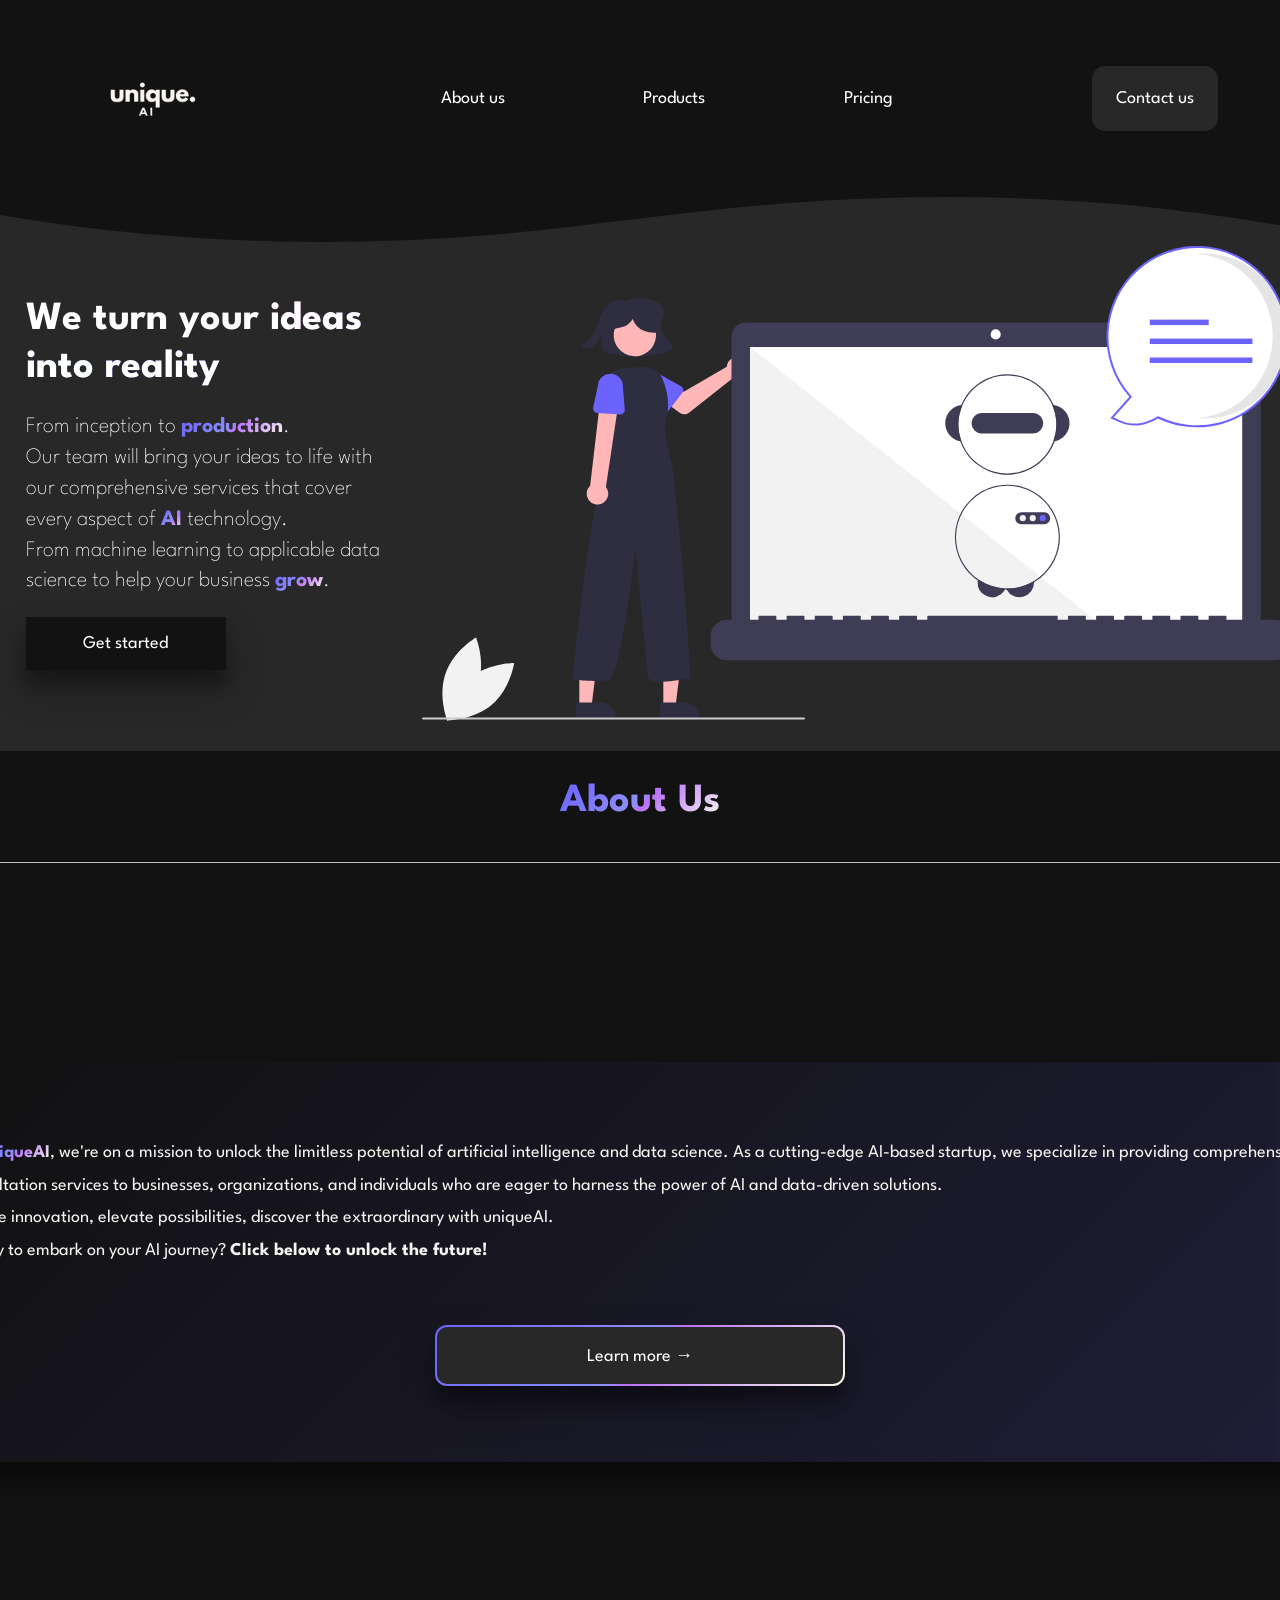
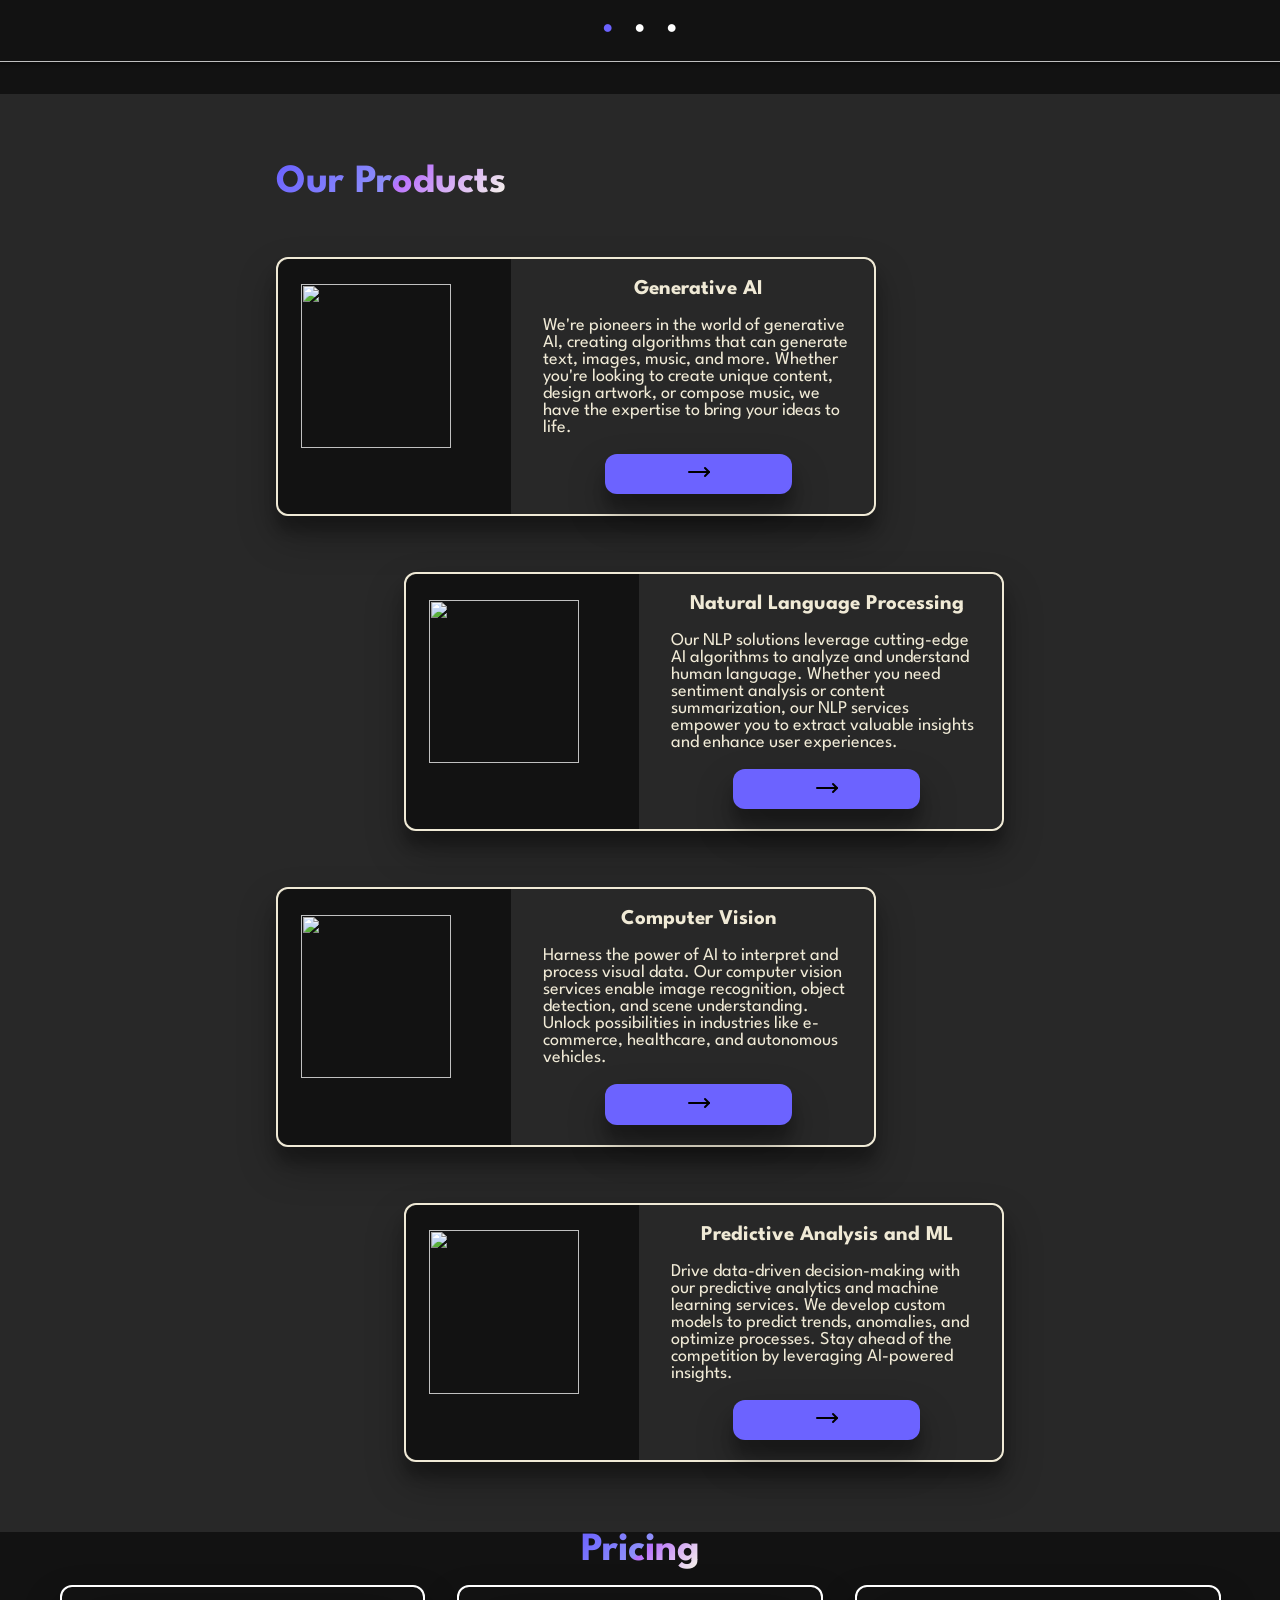
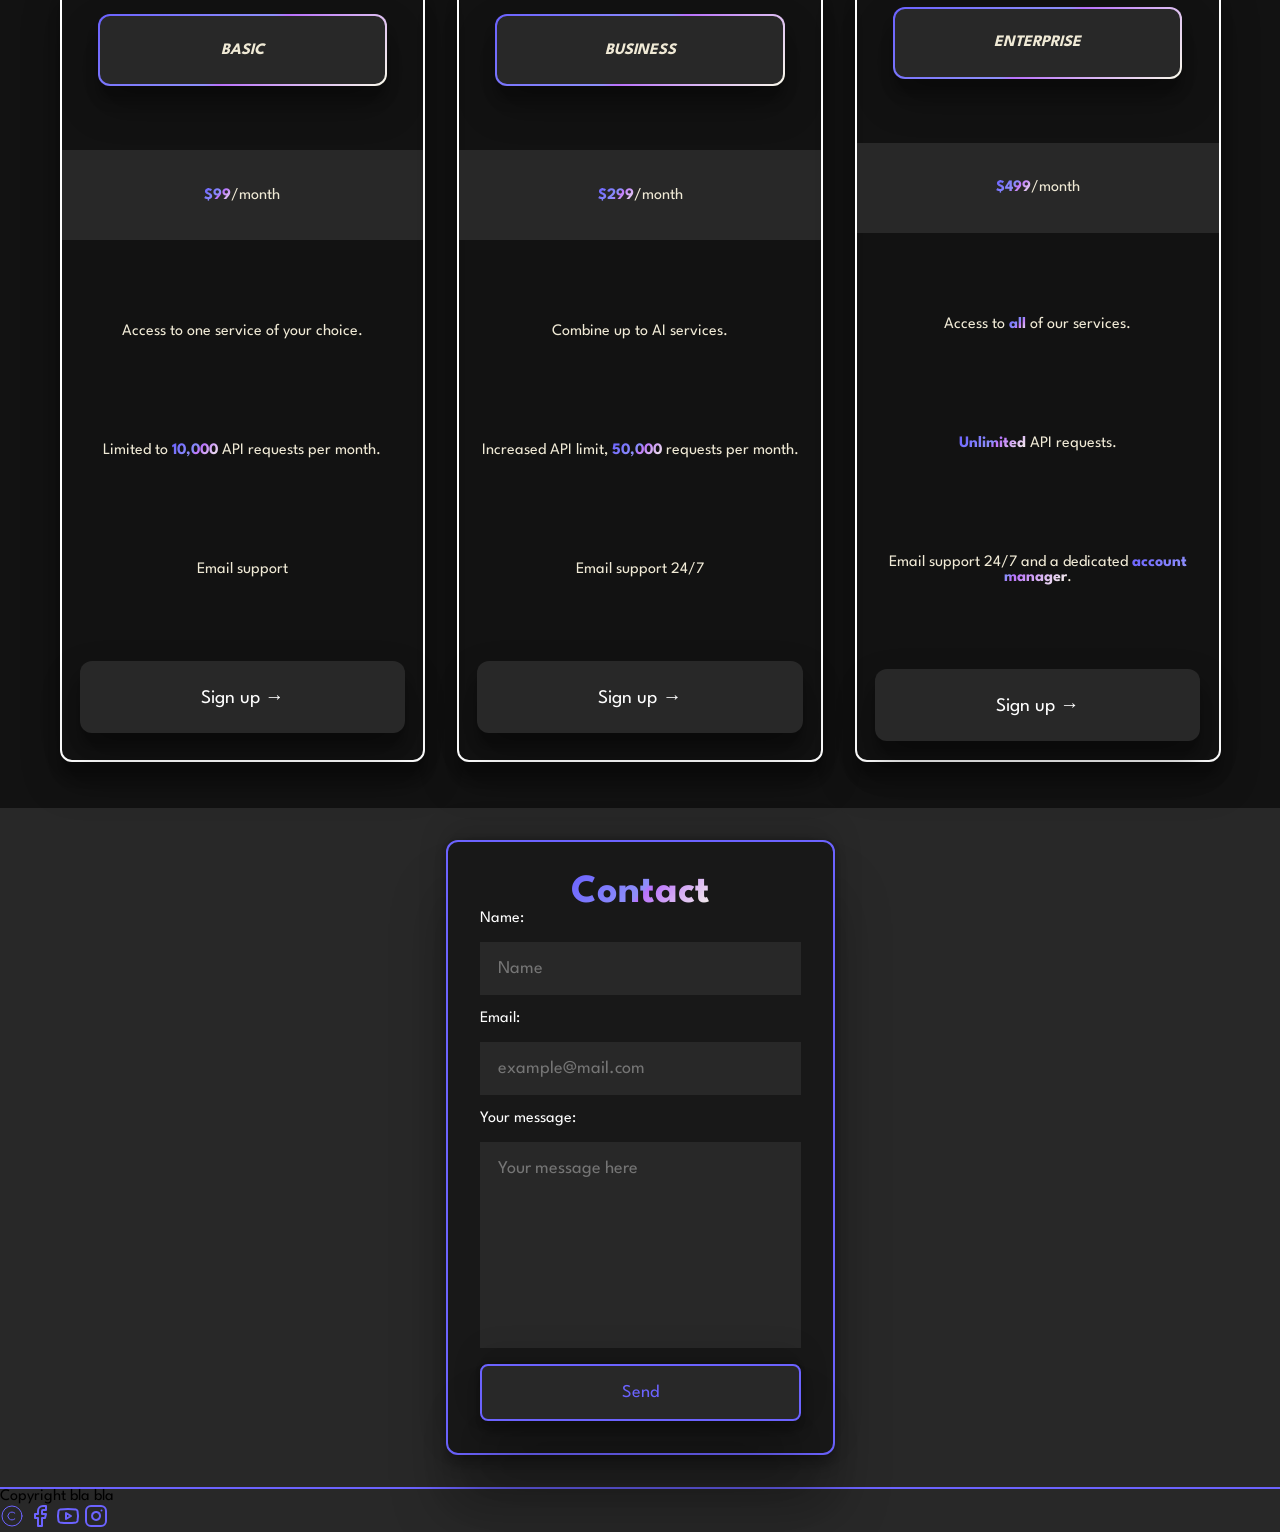
==== commit b346d653: "styling markup" ====
--- a/markup/project1/index.html
+++ b/markup/project1/index.html
@@ -10,6 +10,7 @@
   <link rel="preconnect" href="https://fonts.gstatic.com" crossorigin />
   <link href="https://fonts.googleapis.com/css2?family=League+Spartan:wght@300;400;700&family=Roboto&display=swap"
     rel="stylesheet" />
+  <link href="https://fonts.googleapis.com/css2?family=Orbitron&display=swap" rel="stylesheet">
 </head>
 
 <body>
@@ -22,6 +23,15 @@
         <li><a href="#pricing" class="nav-link">Pricing</a></li>
       </ul>
       <button class="contact-btn"><a href="#contact">Contact us</a></button>
+      <i data-lucide="menu">
+        <svg xmlns="http://www.w3.org/2000/svg" width="24" height="24" viewBox="0 0 24 24" fill="none"
+          stroke="currentColor" stroke-width="2" stroke-linecap="round" stroke-linejoin="round"
+          class="lucide lucide-menu">
+          <line x1="4" x2="20" y1="12" y2="12" />
+          <line x1="4" x2="20" y1="6" y2="6" />
+          <line x1="4" x2="20" y1="18" y2="18" />
+        </svg>
+      </i>
     </nav>
   </header>
   <div class="custom-shape-divider-top-1698056563">
@@ -56,13 +66,16 @@
         <div class="carousel-inner">
           <div class="pane">
             <p>
-              At <b>uniqueAI</b>, we're on a mission to unlock the limitless
+              At <strong>uniqueAI</strong>, we're on a mission to unlock the limitless
               potential of artificial intelligence and data science. As a
               cutting-edge AI-based startup, we specialize in providing
               comprehensive consultation services to businesses,
               organizations, and individuals who are eager to harness the
-              power of AI and data-driven solutions.
+              power of AI and data-driven solutions. <br> Inspire innovation, elevate possibilities, discover the
+              extraordinary with uniqueAI. <br>
+              Ready to embark on your AI journey? <b>Click below to unlock the future!</b>
             </p>
+            <button class="pane-button">Learn more &rarr;</button>
           </div>
           <input class="carousel-open" type="radio" id="carousel-1" name="carousel" aria-hidden="true" hidden=""
             checked="checked" />
@@ -77,48 +90,12 @@
           <div class="carousel-item">
             <img src="https://images.unsplash.com/photo-1451187580459-43490279c0fa" />
           </div>
-          <label for="carousel-3" class="carousel-control prev control-1">
-            <svg xmlns="http://www.w3.org/2000/svg" width="24" height="24" viewBox="0 0 24 24" fill="none"
-              stroke="currentColor" stroke-width="2" stroke-linecap="round" stroke-linejoin="round"
-              class="lucide lucide-chevron-left">
-              <path d="m15 18-6-6 6-6" />
-            </svg>
-          </label>
-          <label for="carousel-2" class="carousel-control next control-1">
-            <svg xmlns="http://www.w3.org/2000/svg" width="24" height="24" viewBox="0 0 24 24" fill="none"
-              stroke="currentColor" stroke-width="2" stroke-linecap="round" stroke-linejoin="round"
-              class="lucide lucide-chevron-right">
-              <path d="m9 18 6-6-6-6" />
-            </svg>
-          </label>
-          <label for="carousel-1" class="carousel-control prev control-2">
-            <svg xmlns="http://www.w3.org/2000/svg" width="24" height="24" viewBox="0 0 24 24" fill="none"
-              stroke="currentColor" stroke-width="2" stroke-linecap="round" stroke-linejoin="round"
-              class="lucide lucide-chevron-left">
-              <path d="m15 18-6-6 6-6" />
-            </svg>
-          </label>
-          <label for="carousel-3" class="carousel-control next control-2">
-            <svg xmlns="http://www.w3.org/2000/svg" width="24" height="24" viewBox="0 0 24 24" fill="none"
-              stroke="currentColor" stroke-width="2" stroke-linecap="round" stroke-linejoin="round"
-              class="lucide lucide-chevron-right">
-              <path d="m9 18 6-6-6-6" />
-            </svg>
-          </label>
-          <label for="carousel-2" class="carousel-control prev control-3">
-            <svg xmlns="http://www.w3.org/2000/svg" width="24" height="24" viewBox="0 0 24 24" fill="none"
-              stroke="currentColor" stroke-width="2" stroke-linecap="round" stroke-linejoin="round"
-              class="lucide lucide-chevron-left">
-              <path d="m15 18-6-6 6-6" />
-            </svg>
-          </label>
-          <label for="carousel-1" class="carousel-control next control-3">
-            <svg xmlns="http://www.w3.org/2000/svg" width="24" height="24" viewBox="0 0 24 24" fill="none"
-              stroke="currentColor" stroke-width="2" stroke-linecap="round" stroke-linejoin="round"
-              class="lucide lucide-chevron-right">
-              <path d="m9 18 6-6-6-6" />
-            </svg>
-          </label>
+          <label for="carousel-3" class="carousel-control prev control-1">‹</label>
+          <label for="carousel-2" class="carousel-control next control-1">›</label>
+          <label for="carousel-1" class="carousel-control prev control-2">‹</label>
+          <label for="carousel-3" class="carousel-control next control-2">›</label>
+          <label for="carousel-2" class="carousel-control prev control-3">‹</label>
+          <label for="carousel-1" class="carousel-control next control-3">›</label>
           <ol class="carousel-indicators">
             <li>
               <label for="carousel-1" class="carousel-bullet">•</label>
@@ -162,7 +139,7 @@
           <img src="/files/undraw_online_test_re_kyfx.svg" alt="">
         </div>
         <div class="right-half">
-          <h3>Natural Language Processing</h3>
+          <h3 class="">Natural Language Processing</h3>
           <p>
             Our NLP solutions leverage cutting-edge AI algorithms to analyze
             and understand human language. Whether you need sentiment analysis
@@ -234,7 +211,7 @@
             <li>Access to one service of your choice.</li>
             <li>Limited to <strong>10,000</strong> API requests per month.</li>
             <li>Email support</li>
-            <button class="pricing-btn">Sign up!</button>
+            <button class="pricing-btn">Sign up &rarr;</button>
           </ul>
         </div>
         <div class="pricing-card">
@@ -244,7 +221,7 @@
             <li>Combine up to <i>three</i> AI services.</li>
             <li>Increased API limit, <strong>50,000</strong> requests per month.</li>
             <li>Email support 24/7</li>
-            <button class="pricing-btn">Sign up!</button>
+            <button class="pricing-btn">Sign up &rarr;</button>
           </ul>
         </div>
         <div class="pricing-card">
@@ -254,7 +231,7 @@
             <li>Access to <strong>all</strong> of our services.</li>
             <li><strong>Unlimited</strong> API requests.</li>
             <li>Email support 24/7 and a dedicated <strong>account manager</strong>.</li>
-            <button class="pricing-btn">Sign up!</button>
+            <button class="pricing-btn">Sign up &rarr;</button>
           </ul>
         </div>
       </div>
--- a/markup/project1/styles.css
+++ b/markup/project1/styles.css
@@ -64,6 +64,10 @@
   justify-content: space-around;
 }
 
+i {
+  display: none;
+}
+
 .nav-link:hover {
   color: #6c63ff;
 }
@@ -87,8 +91,8 @@
   line-height: 1.2;
 }
 
-.text-gradient {
-  font-size: 36px;
+.text-gradient,
+strong {
   background-color: #ffffff;
   background-clip: text;
   -webkit-text-fill-color: transparent;
@@ -151,10 +155,6 @@
   padding: 20px;
 }
 
-strong {
-  color: #6c63ff;
-}
-
 .card {
   position: absolute;
   width: 60%;
@@ -209,27 +209,19 @@
   color: #6c63ff;
 }
 
-.carousel2 {
+.pane {
+  height: 50%;
+  width: 70%;
+  background: linear-gradient(-45deg, #28282890, #18181890, #2d2a5fa0, #12121290);
+  background-size: 400% 400%;
+  animation: gradient 15s ease infinite;
+  display: flex;
+  flex-direction: column;
+  align-items: center;
+  justify-content: space-evenly;
   padding: 1em;
-  margin: 4px;
-  width: 95vw;
-  max-width: 1200px;
-  height: 40vh;
-  overflow: hidden;
-  position: relative;
-}
-
-.pane {
-  max-width: 50vw;
-  max-height: 35vh;
-  background-color: rgba(0, 0, 0, 0.55);
-  display: flex;
-  text-align: start;
-  flex-direction: column;
-  padding: 1em;
-  color: #ffffff;
+  color: #f6f4f1;
   border-radius: 12px;
-  border: 2px solid #121212;
   position: absolute;
   margin: auto;
   top: 0;
@@ -241,7 +233,42 @@
   font-size: 18px;
   text-overflow: ellipsis;
   backdrop-filter: blur(5px);
+  font-size: large;
+  line-height: 1.8;
   box-shadow: rgba(0, 0, 0, 0.3) 0px 19px 38px, rgba(0, 0, 0, 0.22) 0px 15px 12px;
+}
+
+@keyframes gradient {
+  0% {
+    background-position: 0% 50%;
+  }
+
+  50% {
+    background-position: 100% 50%;
+  }
+
+  100% {
+    background-position: 0% 50%;
+  }
+}
+
+.pane-button {
+  width: 30%;
+  padding: 1em;
+  color: #ffffff;
+  border-radius: 12px;
+  font-size: 18px;
+  box-shadow: rgba(0, 0, 0, 0.3) 0px 19px 38px, rgba(0, 0, 0, 0.22) 0px 15px 12px;
+  background: linear-gradient(#282828, #282828) padding-box,
+    linear-gradient(135deg, #6c63ff 1%, #8E8FFA 49%, #B971FC 53%, #FAFBEA 100%) border-box;
+  border: 2px solid transparent;
+  transition: 0.3s all ease-in-out;
+}
+
+.pane-button:hover {
+  cursor: pointer;
+  transform: scale(105%);
+  color: #6c63ff;
 }
 
 .carousel {
@@ -277,24 +304,20 @@
   object-fit: cover;
 }
 
-
 .carousel-control {
   background: rgba(0, 0, 0, 0.28);
   border-radius: 50%;
   color: #fff;
   cursor: pointer;
-  display: flex;
-  align-items: center;
-  justify-content: center;
+  display: none;
   font-size: 40px;
   height: 40px;
-  line-height: 35px;
   position: absolute;
   top: 50%;
   -webkit-transform: translate(0, -50%);
-  cursor: pointer;
   -ms-transform: translate(0, -50%);
   transform: translate(0, -50%);
+  text-align: center;
   width: 40px;
   z-index: 10;
 }
@@ -309,7 +332,7 @@
 
 .carousel-control:hover {
   background: rgba(0, 0, 0, 0.8);
-  color: #aaaaaa;
+  color: #6c63ff;
 }
 
 #carousel-1:checked~.control-1,
@@ -317,6 +340,7 @@
 #carousel-3:checked~.control-3 {
   display: block;
 }
+
 
 .carousel-indicators {
   list-style: none;
@@ -352,6 +376,13 @@
   color: #6c63ff;
 }
 
+h2,
+.text-gradient {
+  font-size: 40px;
+}
+
+
+
 .product-section {
   min-height: 40vh;
   display: flex;
@@ -379,6 +410,7 @@
   border-radius: 12px;
   border: 2px solid #F0EAD6;
   box-shadow: rgba(0, 0, 0, 0.3) 0px 19px 38px, rgba(0, 0, 0, 0.22) 0px 15px 12px;
+  position: relative;
 }
 
 .product:nth-child(odd) {
@@ -454,31 +486,39 @@
   width: 33%;
   border-radius: 12px;
   transition: 0.3s all ease-in-out;
+  box-shadow: rgba(0, 0, 0, 0.3) 0px 19px 38px, rgba(0, 0, 0, 0.22) 0px 15px 12px;
 }
 
 
 .price {
   display: flex;
   flex-direction: column;
-  width: 90%;
+  width: 100%;
   height: 100%;
   padding: 0px;
   align-items: center;
+  justify-content: center;
   text-align: center;
 }
 
+.price li {
+  padding: 20px;
+}
+
 .header {
-  background: #6c63ff;
-  margin-top: 1em;
-  width: 90%;
-  height: 14vh;
+  background: linear-gradient(#282828, #282828) padding-box,
+    linear-gradient(135deg, #6c63ff 1%, #8E8FFA 49%, #B971FC 53%, #FAFBEA 100%) border-box;
+  border: 2px solid transparent;
+  width: 80%;
+  height: 8vh;
+  margin-top: 20px;
   display: flex;
   justify-content: center;
   align-items: center;
   border-radius: 12px;
-  border: 1px solid #181818;
-  font-size: larger;
-  font-family: 'Roboto', sans-serif;
+  font-weight: bold;
+  font-style: italic;
+  box-shadow: rgba(0, 0, 0, 0.3) 0px 19px 38px, rgba(0, 0, 0, 0.22) 0px 15px 12px;
 }
 
 
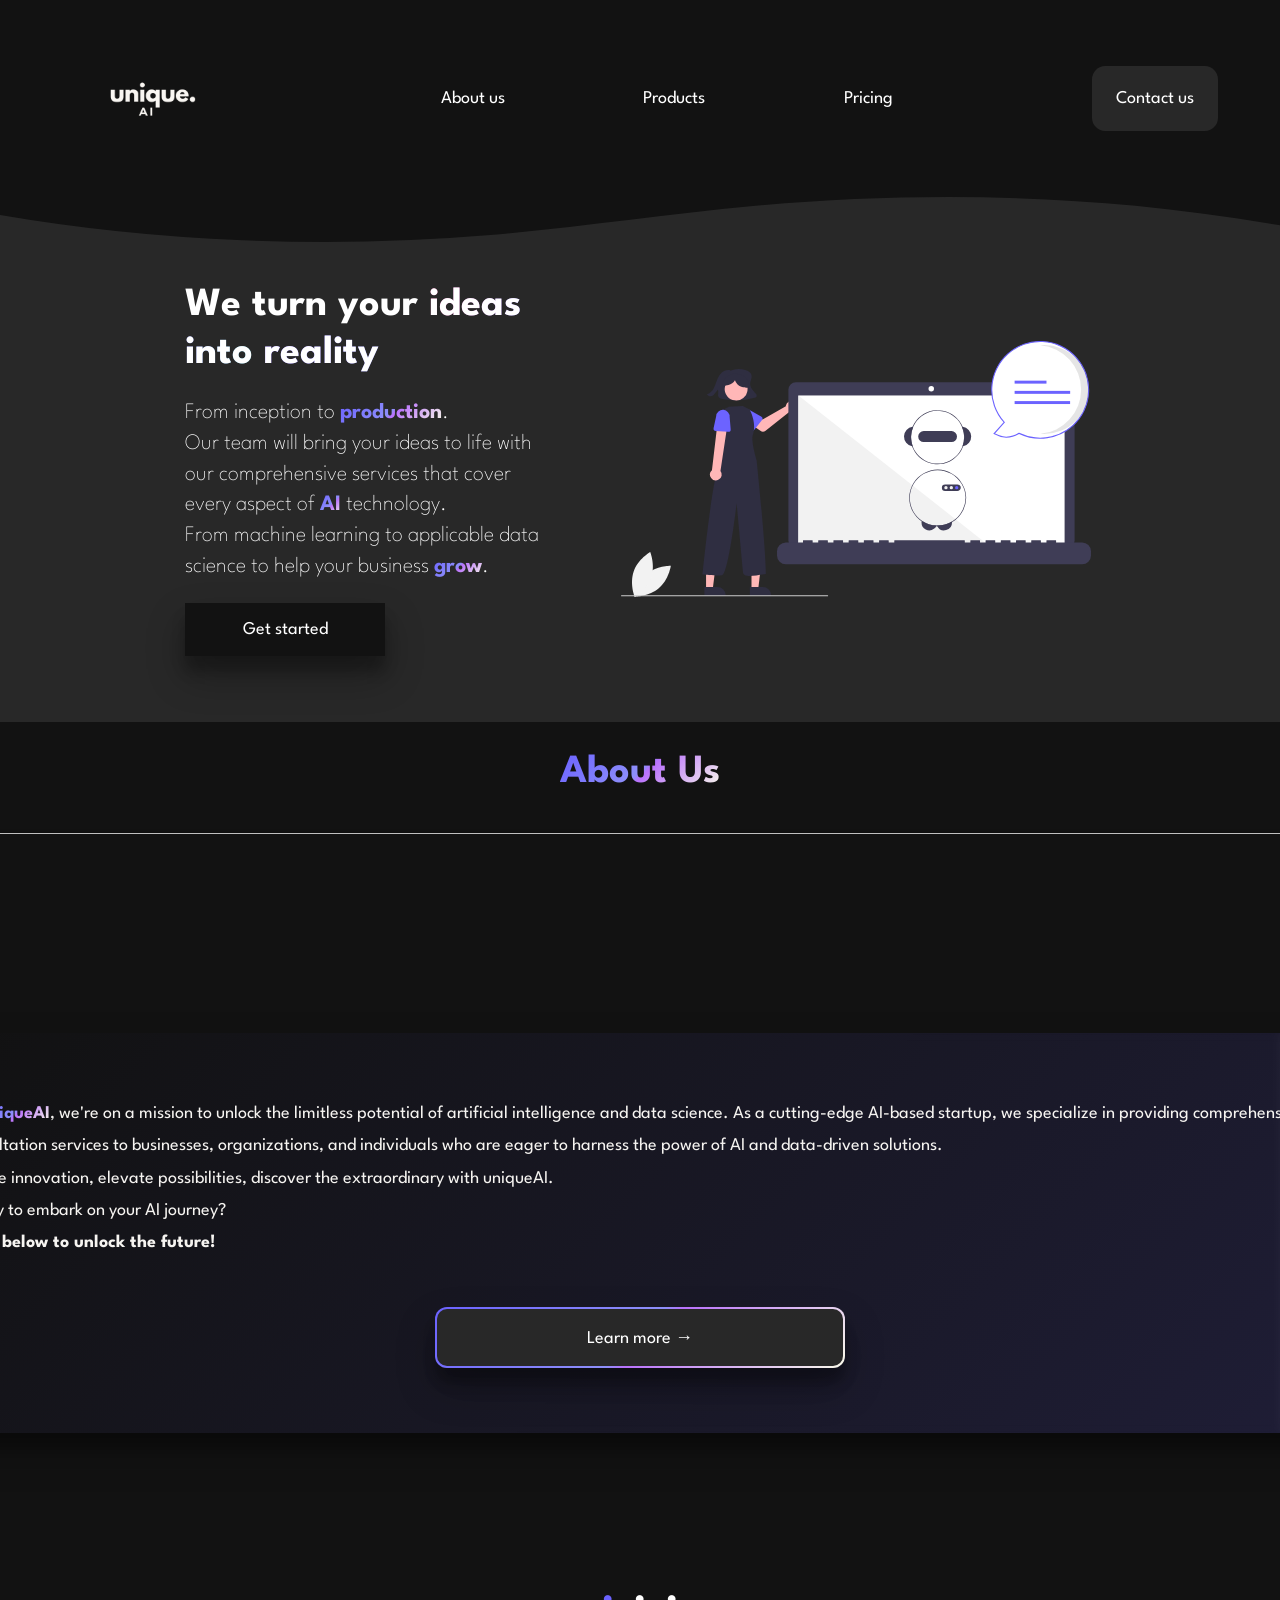
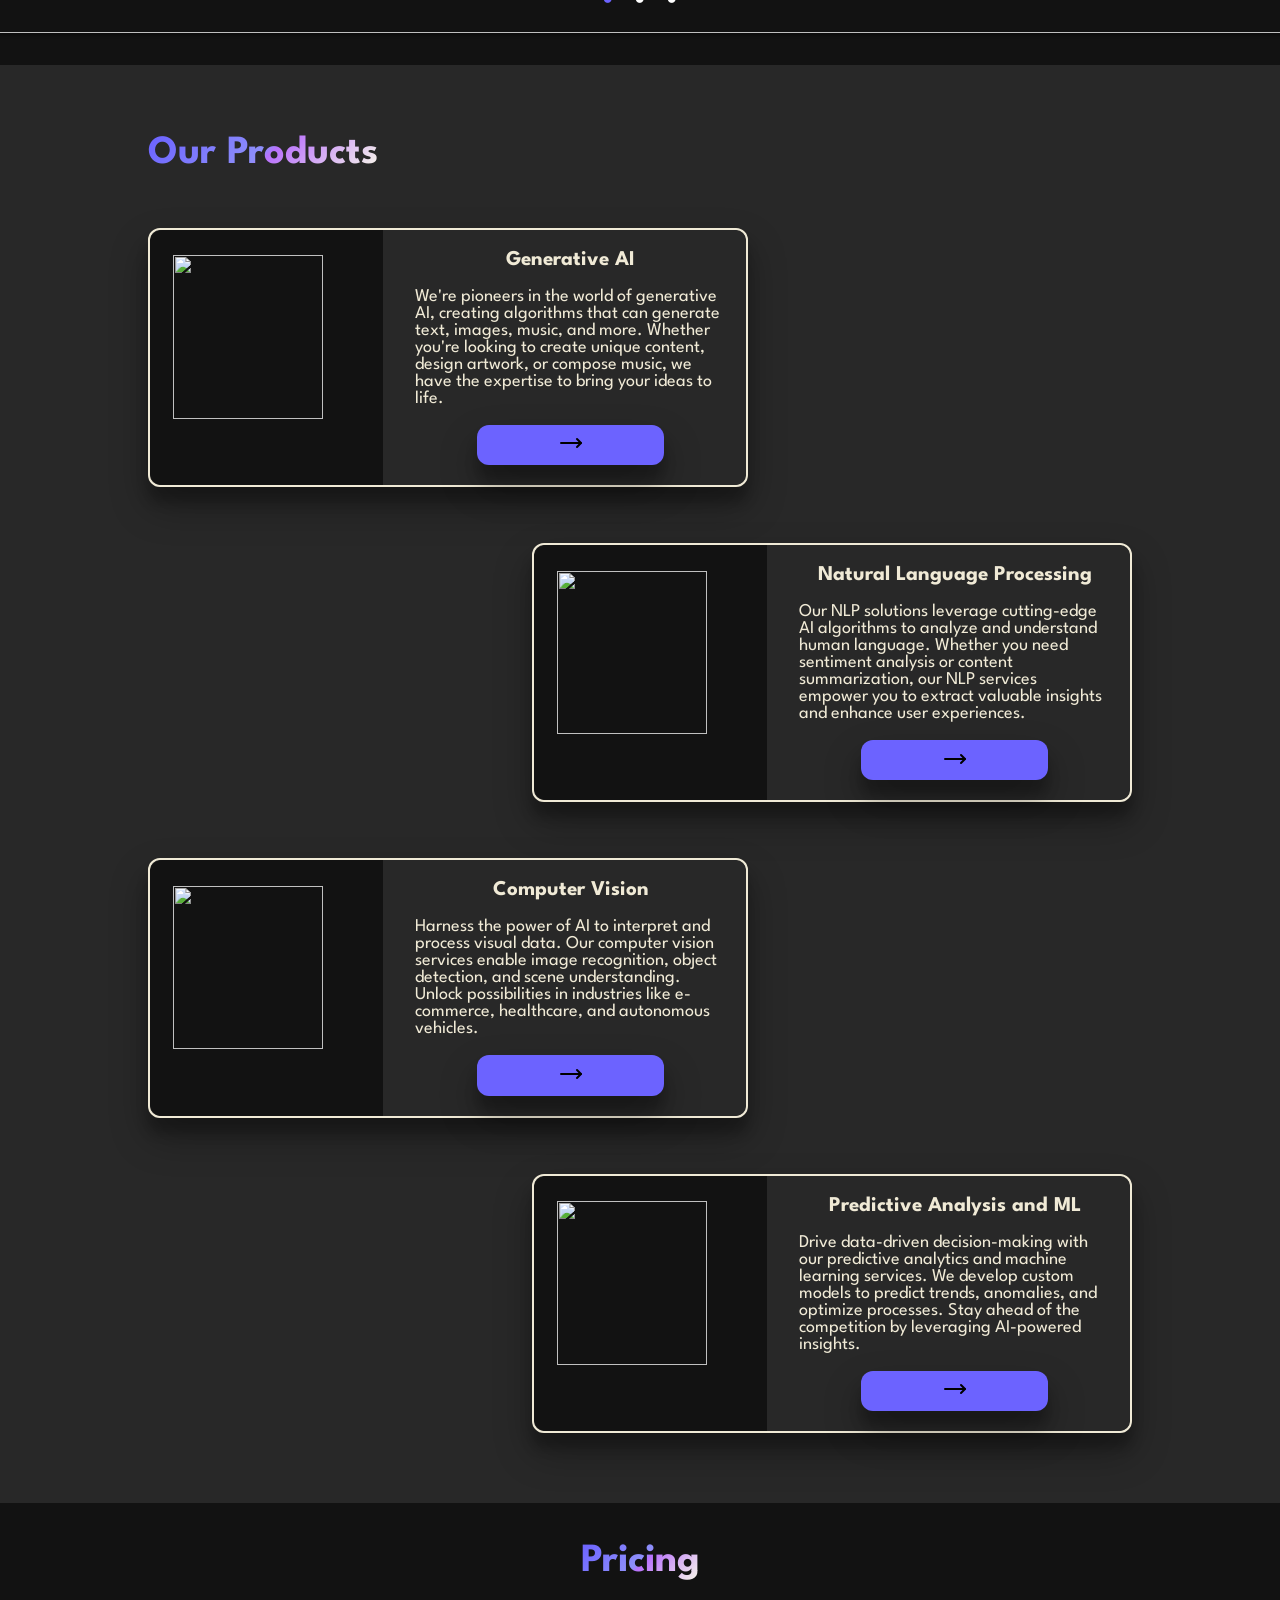
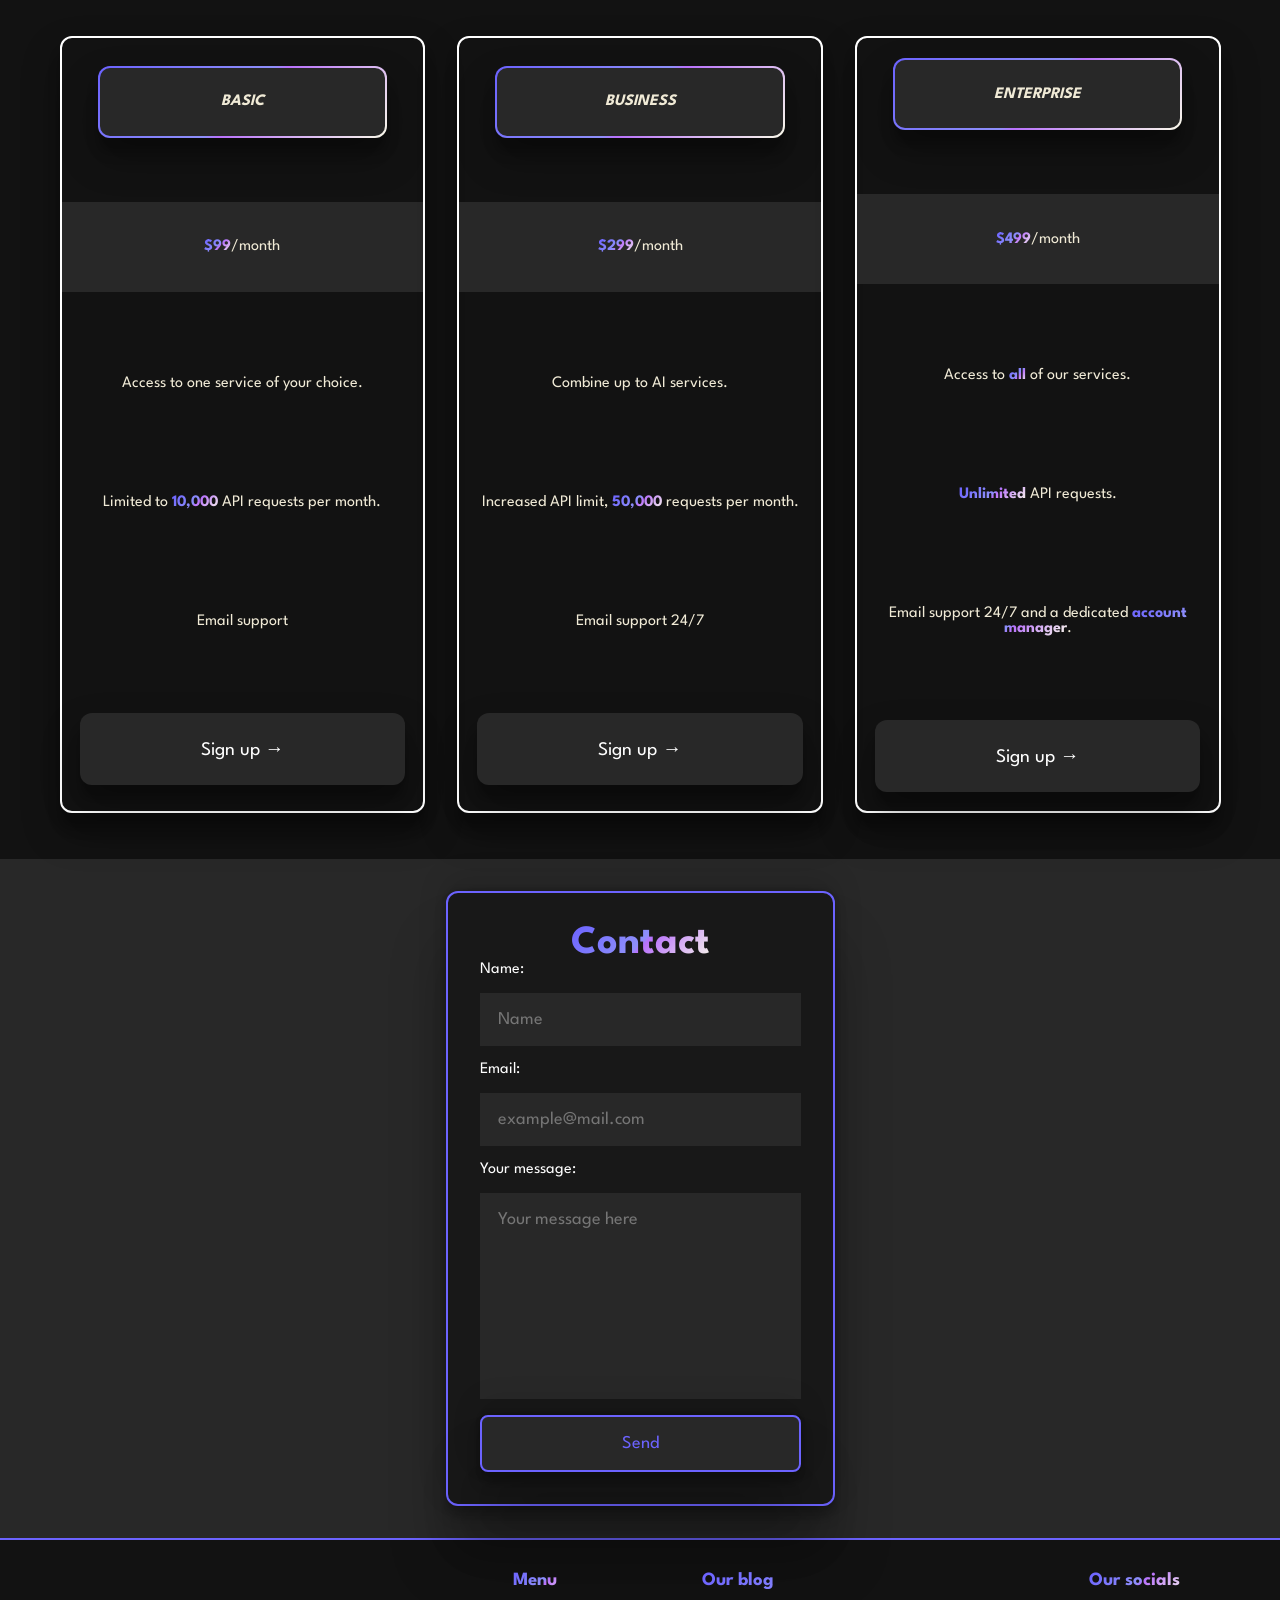
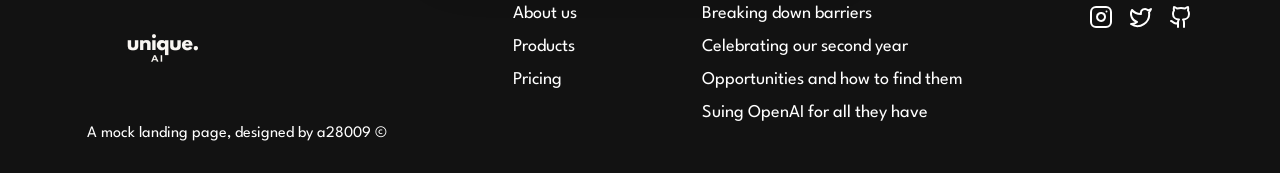
==== commit bf288c5d: "done styling today" ====
--- a/markup/project1/index.html
+++ b/markup/project1/index.html
@@ -45,7 +45,8 @@
     <section class="main-section">
       <div class="main-text">
         <h1>We turn your <span class="heading-line heading-line-first"><span
-              class="heading-line-gradient">ideas</span></span><span class="heading-line heading-line-second"><span
+              class="heading-line-gradient">ideas&NonBreakingSpace;</span></span><span
+            class="heading-line heading-line-second"><span
               class="heading-line-gradient">into&NonBreakingSpace;</span></span><span
             class="heading-line heading-line-third"><span class="heading-line-gradient">reality</span></span></h1>
         <p>
@@ -58,7 +59,7 @@
         </p>
         <button class="cta-button">Get started</button>
       </div>
-      <img src="files/img1.svg" alt="">
+      <img src="files/img1.svg" class="ai-svg" alt="">
     </section>
     <section class="about-section" id="about-us">
       <h2 class="text-gradient">About Us</h2>
@@ -73,7 +74,7 @@
               organizations, and individuals who are eager to harness the
               power of AI and data-driven solutions. <br> Inspire innovation, elevate possibilities, discover the
               extraordinary with uniqueAI. <br>
-              Ready to embark on your AI journey? <b>Click below to unlock the future!</b>
+              Ready to embark on your AI journey? <br> <b>Click below to unlock the future!</b>
             </p>
             <button class="pane-button">Learn more &rarr;</button>
           </div>
@@ -251,34 +252,54 @@
   </main>
   <hr />
   <footer>
-    <p>Copyright bla bla</p>
-    <svg xmlns="http://www.w3.org/2000/svg" width="24" height="24" viewBox="0 0 24 24" fill="none" stroke="#6c63ff"
-      stroke-width="1" stroke-linecap="round" stroke-linejoin="round" class="lucide lucide-copyright">
-      <circle cx="12" cy="12" r="10" />
-      <path d="M14.83 14.83a4 4 0 1 1 0-5.66" />
-    </svg>
-    <a href="https://www.twitter.com" target="_blank">
-      <svg xmlns="http://www.w3.org/2000/svg" width="24" height="24" viewBox="0 0 24 24" fill="none" stroke="#6c63ff"
-        stroke-width="2" stroke-linecap="round" stroke-linejoin="round" class="lucide lucide-facebook">
-        <path d="M18 2h-3a5 5 0 0 0-5 5v3H7v4h3v8h4v-8h3l1-4h-4V7a1 1 0 0 1 1-1h3z" />
-      </svg>
-    </a>
-    <a href="https://www.youtube.com" target="_blank">
-      <svg xmlns="http://www.w3.org/2000/svg" width="24" height="24" viewBox="0 0 24 24" fill="none" stroke="#6c63ff"
-        stroke-width="2" stroke-linecap="round" stroke-linejoin="round" class="lucide lucide-youtube">
-        <path
-          d="M2.5 17a24.12 24.12 0 0 1 0-10 2 2 0 0 1 1.4-1.4 49.56 49.56 0 0 1 16.2 0A2 2 0 0 1 21.5 7a24.12 24.12 0 0 1 0 10 2 2 0 0 1-1.4 1.4 49.55 49.55 0 0 1-16.2 0A2 2 0 0 1 2.5 17" />
-        <path d="m10 15 5-3-5-3z" />
-      </svg>
-    </a>
-    <a href="https://www.instagram.com" target="_blank">
-      <svg xmlns="http://www.w3.org/2000/svg" width="24" height="24" viewBox="0 0 24 24" fill="none" stroke="#6c63ff"
-        stroke-width="2" stroke-linecap="round" stroke-linejoin="round" class="lucide lucide-instagram">
-        <rect width="20" height="20" x="2" y="2" rx="5" ry="5" />
-        <path d="M16 11.37A4 4 0 1 1 12.63 8 4 4 0 0 1 16 11.37z" />
-        <line x1="17.5" x2="17.51" y1="6.5" y2="6.5" />
-      </svg>
-    </a>
+    <div>
+      <img src="./files/logo.png" alt="startup logo" width="150" class="logo" />
+      <p>A mock landing page, designed by a28009 &copy;</p>
+    </div>
+    <div class="footer-blog">
+      <h3 class="text-gradient">Menu</h3>
+      <a href="#about-us" class="">About us</a>
+      <a href="#products" class="">Products</a>
+      <a href="#pricing" class="">Pricing</a>
+    </div>
+    <div class="footer-blog">
+      <h3 class="text-gradient">Our blog</h3>
+      <a href="/">Breaking down barriers</a>
+      <a href="/">Celebrating our second year</a>
+      <a href="/">Opportunities and how to find them</a>
+      <a href="/">Suing OpenAI for all they have</a>
+    </div>
+    <div class="footer-socials">
+      <h3 class="text-gradient">Our socials</h3>
+      <div class="footer-logos">
+        <a href="#">
+          <svg xmlns="http://www.w3.org/2000/svg" width="24" height="24" viewBox="0 0 24 24" fill="none"
+            stroke="currentColor" stroke-width="2" stroke-linecap="round" stroke-linejoin="round"
+            class="lucide lucide-instagram">
+            <rect width="20" height="20" x="2" y="2" rx="5" ry="5" />
+            <path d="M16 11.37A4 4 0 1 1 12.63 8 4 4 0 0 1 16 11.37z" />
+            <line x1="17.5" x2="17.51" y1="6.5" y2="6.5" />
+          </svg>
+        </a>
+        <a href="#">
+          <svg xmlns="http://www.w3.org/2000/svg" width="24" height="24" viewBox="0 0 24 24" fill="none"
+            stroke="currentColor" stroke-width="2" stroke-linecap="round" stroke-linejoin="round"
+            class="lucide lucide-twitter">
+            <path
+              d="M22 4s-.7 2.1-2 3.4c1.6 10-9.4 17.3-18 11.6 2.2.1 4.4-.6 6-2C3 15.5.5 9.6 3 5c2.2 2.6 5.6 4.1 9 4-.9-4.2 4-6.6 7-3.8 1.1 0 3-1.2 3-1.2z" />
+          </svg>
+        </a>
+        <a href="#">
+          <svg xmlns="http://www.w3.org/2000/svg" width="24" height="24" viewBox="0 0 24 24" fill="none"
+            stroke="currentColor" stroke-width="2" stroke-linecap="round" stroke-linejoin="round"
+            class="lucide lucide-github">
+            <path
+              d="M15 22v-4a4.8 4.8 0 0 0-1-3.5c3 0 6-2 6-5.5.08-1.25-.27-2.48-1-3.5.28-1.15.28-2.35 0-3.5 0 0-1 0-3 1.5-2.64-.5-5.36-.5-8 0C6 2 5 2 5 2c-.3 1.15-.3 2.35 0 3.5A5.403 5.403 0 0 0 4 9c0 3.5 3 5.5 6 5.5-.39.49-.68 1.05-.85 1.65-.17.6-.22 1.23-.15 1.85v4" />
+            <path d="M9 18c-4.51 2-5-2-7-2" />
+          </svg>
+        </a>
+      </div>
+    </div>
   </footer>
 </body>
 
--- a/markup/project1/styles.css
+++ b/markup/project1/styles.css
@@ -146,7 +146,7 @@
 }
 
 .ai-svg {
-  width: 450px;
+  width: 550px;
   padding: 40px;
 }
 
@@ -376,8 +376,7 @@
   color: #6c63ff;
 }
 
-h2,
-.text-gradient {
+h2.text-gradient {
   font-size: 40px;
 }
 
@@ -388,7 +387,7 @@
   display: flex;
   flex-direction: column;
   align-items: start;
-  width: 60%;
+  width: 80%;
   justify-content: center;
   height: 100%;
   gap: 1em;
@@ -459,6 +458,10 @@
 
 .product-btn:hover {
   cursor: pointer;
+}
+
+.pricing-section h2 {
+  margin: 40px;
 }
 
 .pricing-section {
@@ -550,6 +553,7 @@
 .pricing-card:hover {
   transform: scale(102%);
   box-shadow: rgba(0, 0, 0, 0.25) 0px 54px 55px, rgba(0, 0, 0, 0.12) 0px -12px 30px, rgba(0, 0, 0, 0.12) 0px 4px 6px, rgba(0, 0, 0, 0.17) 0px 12px 13px, rgba(0, 0, 0, 0.09) 0px -3px 5px;
+  border: 2px solid #6c63ff;
 }
 
 .contact {
@@ -767,4 +771,100 @@
 .heading-line-third::before {
   content: "reality";
   animation: third_heading_white_text 8s infinite;
+}
+
+footer {
+  background-color: #121212;
+  display: flex;
+  flex-direction: row;
+  gap: 1em;
+  justify-content: space-around;
+  color: #fefefe;
+  padding: 2em;
+}
+
+.footer-blog {
+  display: flex;
+  flex-direction: column;
+  gap: 1em;
+}
+
+
+.footer-logos {
+  display: flex;
+  flex-direction: row;
+  gap: 1em;
+  margin-top: 1em;
+}
+
+@media only screen and (max-width: 768px) {
+
+  .ai-svg {
+    width: 40%;
+    padding: 40px;
+  }
+
+  .product-svg {
+    width: 50px;
+    padding: 20px;
+  }
+
+  nav ul,
+  .contact-btn {
+    display: none;
+  }
+
+  i {
+    display: block;
+    color: #fefefe;
+  }
+
+  i:hover {
+    cursor: pointer;
+  }
+
+  nav {
+    height: 10vh;
+  }
+
+  .pane {
+    height: 75%;
+    overflow: hidden;
+  }
+
+  .pane-button {
+    width: 80%;
+  }
+
+  .product-section {
+    display: flex;
+    flex-direction: column;
+    justify-content: center;
+    align-items: center;
+  }
+
+  .pricing-table {
+    flex-direction: column;
+  }
+
+  .pricing-card {
+    width: 100%;
+  }
+
+  .pricing-card:hover {
+    transform: none;
+  }
+
+  .contact-form {
+    width: 100%;
+  }
+
+  .footer-blog {
+    display: none;
+  }
+
+  footer {
+    display: flex;
+    align-items: center;
+  }
 }
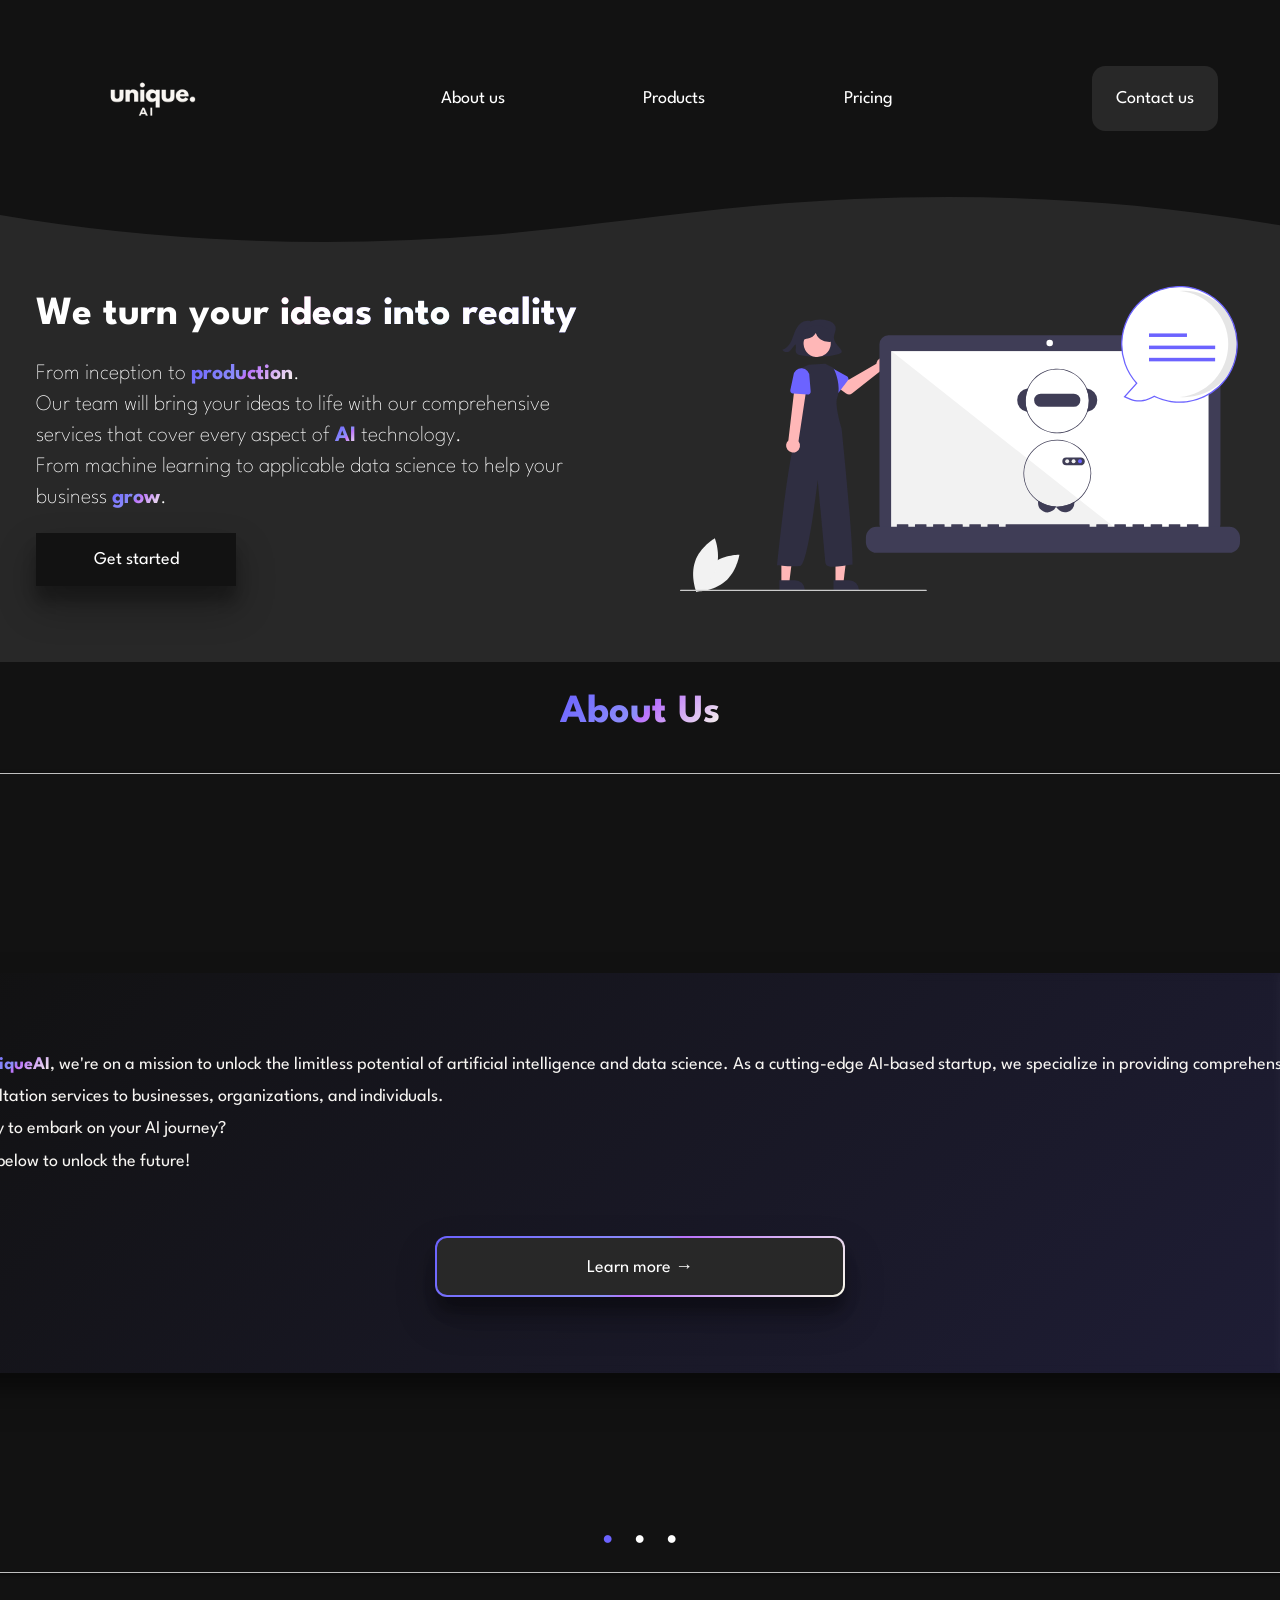
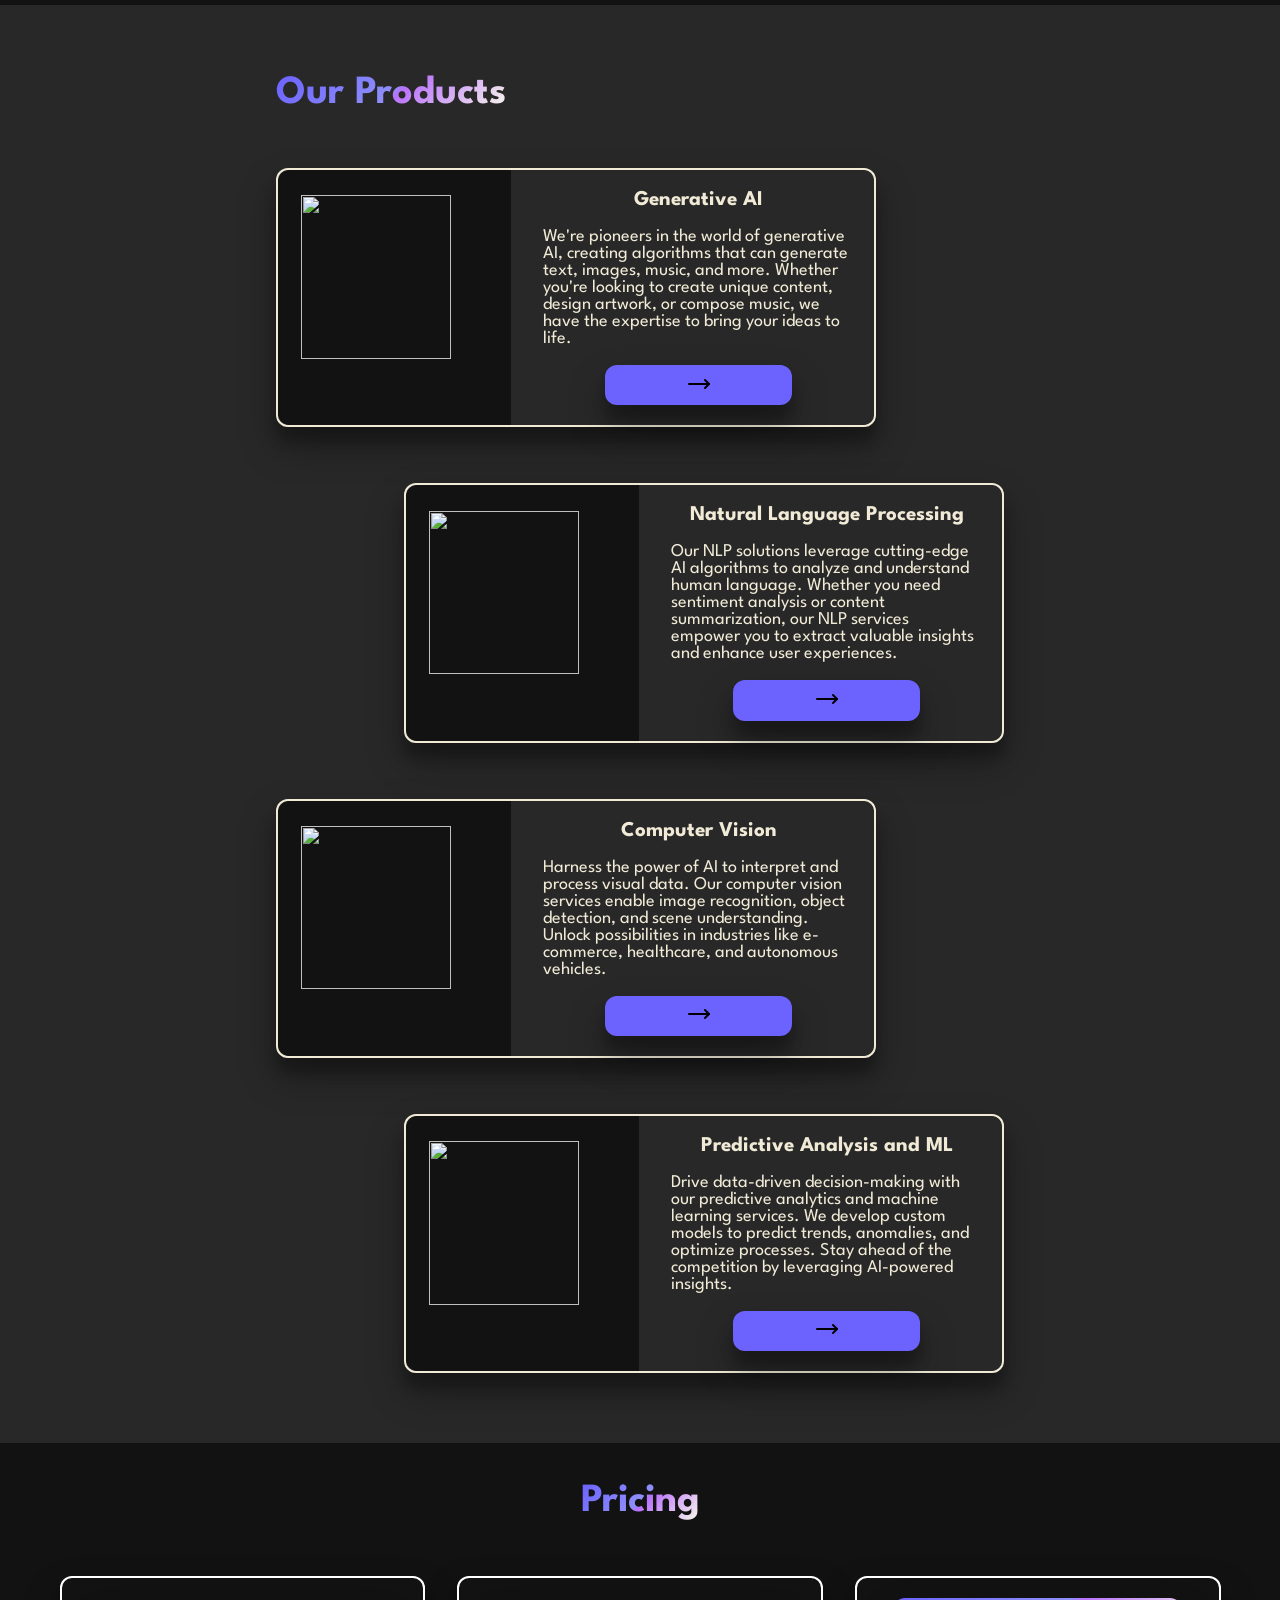
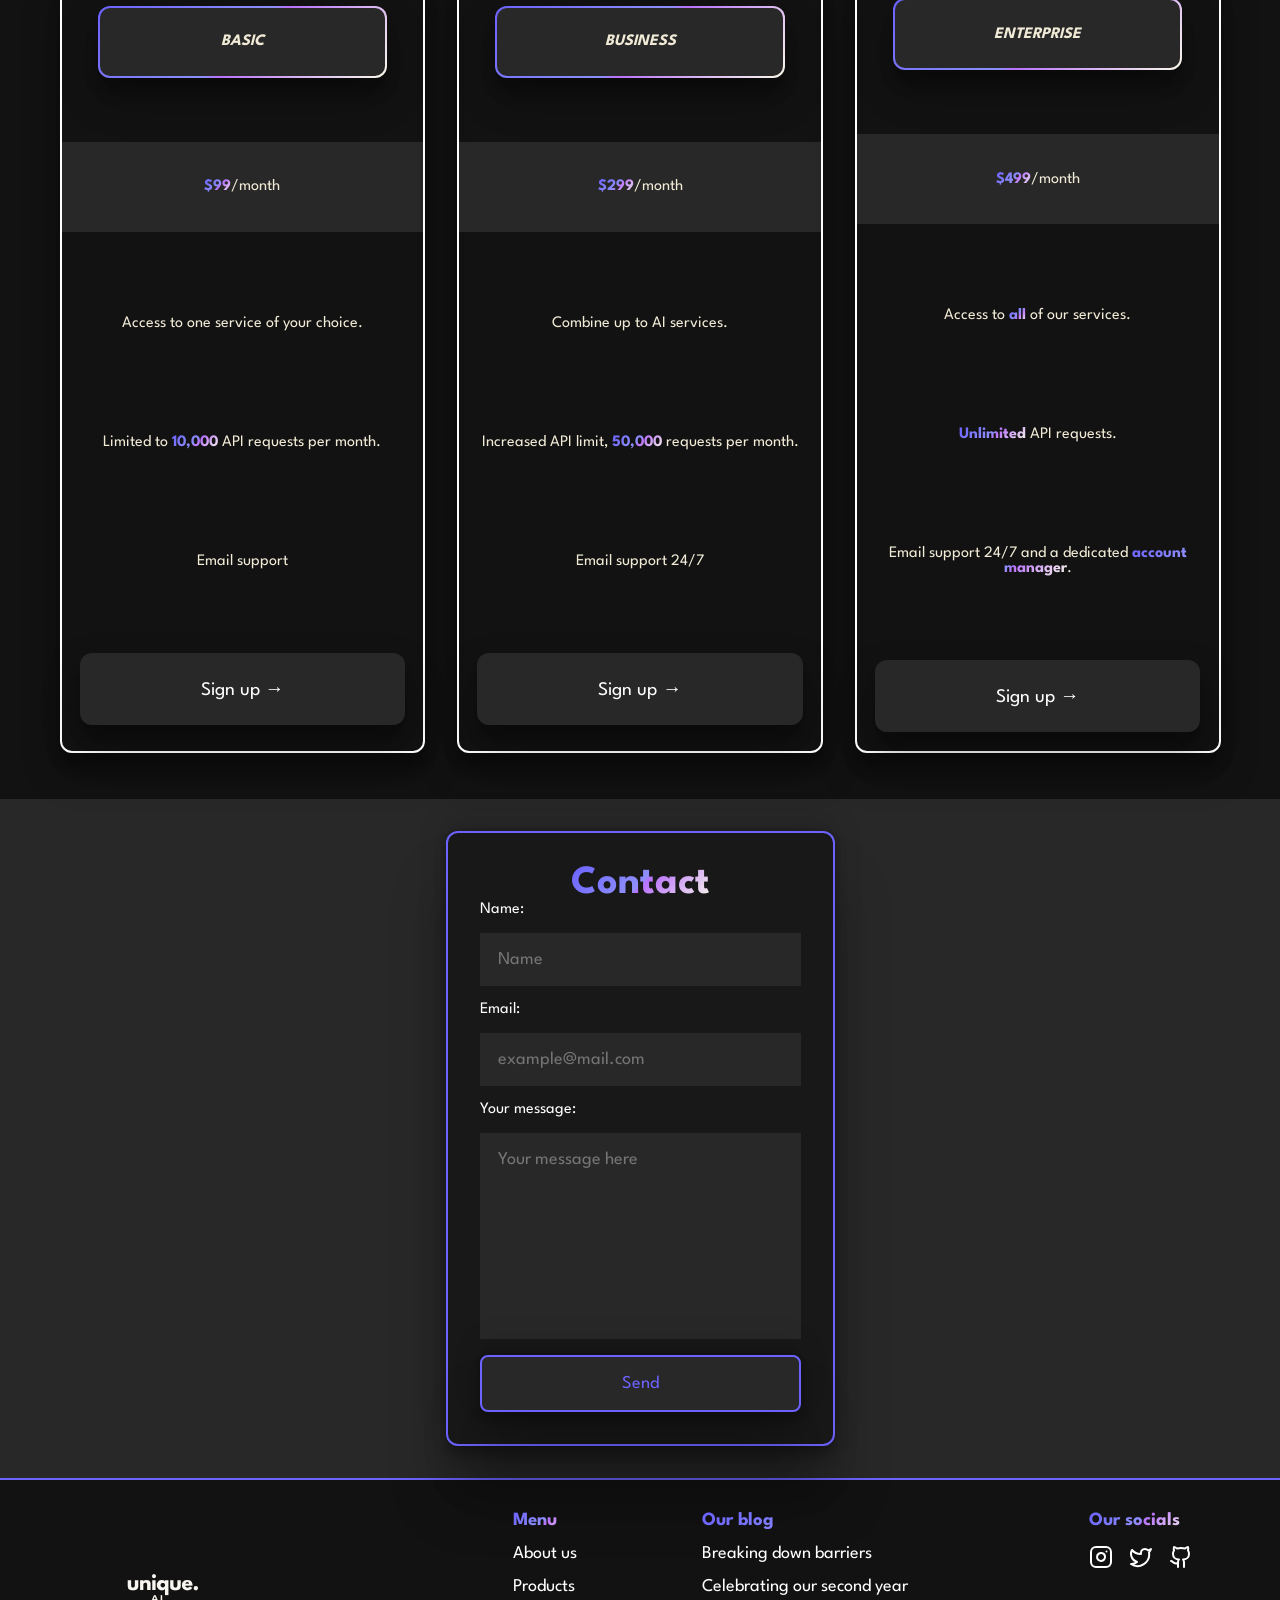
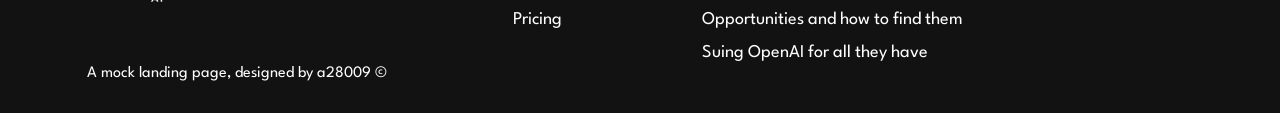
==== commit b9529dc1: "more" ====
--- a/markup/project1/index.html
+++ b/markup/project1/index.html
@@ -71,10 +71,8 @@
               potential of artificial intelligence and data science. As a
               cutting-edge AI-based startup, we specialize in providing
               comprehensive consultation services to businesses,
-              organizations, and individuals who are eager to harness the
-              power of AI and data-driven solutions. <br> Inspire innovation, elevate possibilities, discover the
-              extraordinary with uniqueAI. <br>
-              Ready to embark on your AI journey? <br> <b>Click below to unlock the future!</b>
+              organizations, and individuals. <br>
+              Ready to embark on your AI journey? <br <b>Click below to unlock the future!</b>
             </p>
             <button class="pane-button">Learn more &rarr;</button>
           </div>
--- a/markup/project1/styles.css
+++ b/markup/project1/styles.css
@@ -108,6 +108,7 @@
   align-items: center;
   justify-content: center;
   margin-bottom: 30px;
+  width: 100%;
 }
 
 .main-text {
@@ -117,7 +118,7 @@
   margin: 1em;
   padding: 20px;
   height: full;
-  width: 400px;
+  width: 40$;
   color: #ffffff;
   max-width: 900px;
   min-height: 20vh;
@@ -146,7 +147,7 @@
 }
 
 .ai-svg {
-  width: 550px;
+  width: 50%;
   padding: 40px;
 }
 
@@ -387,7 +388,7 @@
   display: flex;
   flex-direction: column;
   align-items: start;
-  width: 80%;
+  width: 60%;
   justify-content: center;
   height: 100%;
   gap: 1em;
@@ -797,11 +798,59 @@
   margin-top: 1em;
 }
 
-@media only screen and (max-width: 768px) {
+@media screen and (max-width: 768px) {
+
+  * {
+    box-sizing: border-box;
+  }
 
   .ai-svg {
-    width: 40%;
-    padding: 40px;
+    display: none;
+  }
+
+  label>.carousel {
+    display: none;
+  }
+
+  #about-us>div>div>label {
+    visibility: collapse;
+  }
+
+
+  .pane {
+    width: 80%;
+  }
+
+  .logo {
+    width: 100px;
+  }
+
+  nav {
+    min-height: 14vh;
+  }
+
+  .cta-button {
+    align-self: center;
+  }
+
+  .carousel {
+    width: 100%;
+  }
+
+  h1 {
+    font-size: x-large;
+  }
+
+  .main-section {
+    width: 90%;
+  }
+
+  main {
+    margin-top: 10px;
+  }
+
+  .custom-shape-divider-top-1698056563 {
+    display: none;
   }
 
   .product-svg {
@@ -836,12 +885,49 @@
     width: 80%;
   }
 
+  .about-section {
+    padding: 0px;
+  }
+
   .product-section {
+    min-height: 15vh;
     display: flex;
     flex-direction: column;
+    align-items: center;
+    width: 90%;
     justify-content: center;
-    align-items: center;
-  }
+    gap: 1em;
+    margin-bottom: 20px;
+    margin-top: 20px;
+  }
+
+  .product-section h2 {
+    margin: 20px;
+  }
+
+  .product {
+    display: flex;
+    flex-direction: column;
+    width: 90%;
+    margin: 20px;
+    gap: 12px;
+    color: #F0EAD6;
+    border-radius: 12px;
+    border: 2px solid #F0EAD6;
+    box-shadow: rgba(0, 0, 0, 0.3) 0px 19px 38px, rgba(0, 0, 0, 0.22) 0px 15px 12px;
+    position: relative;
+  }
+
+  .left-half,
+  .right-half {
+    width: 100%;
+  }
+
+  .product:nth-child(odd) {
+    align-self: end;
+  }
+
+
 
   .pricing-table {
     flex-direction: column;
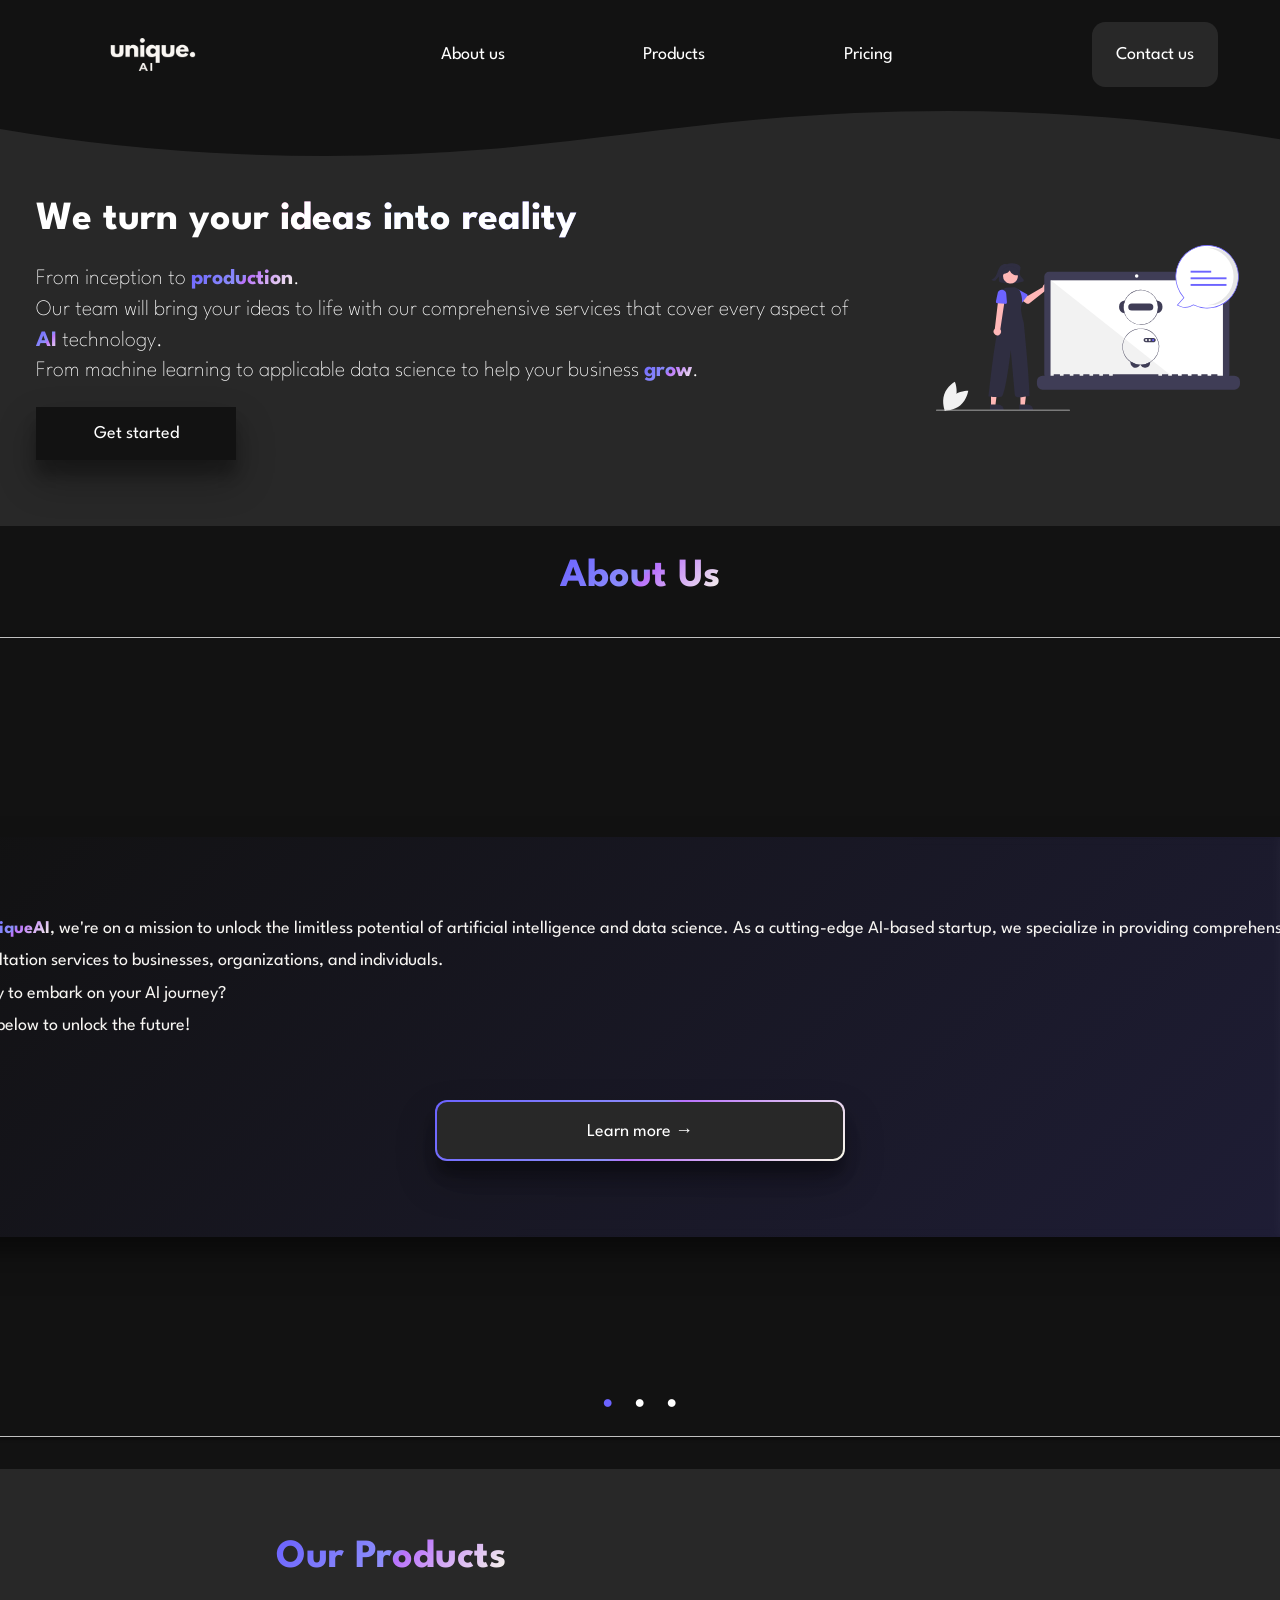
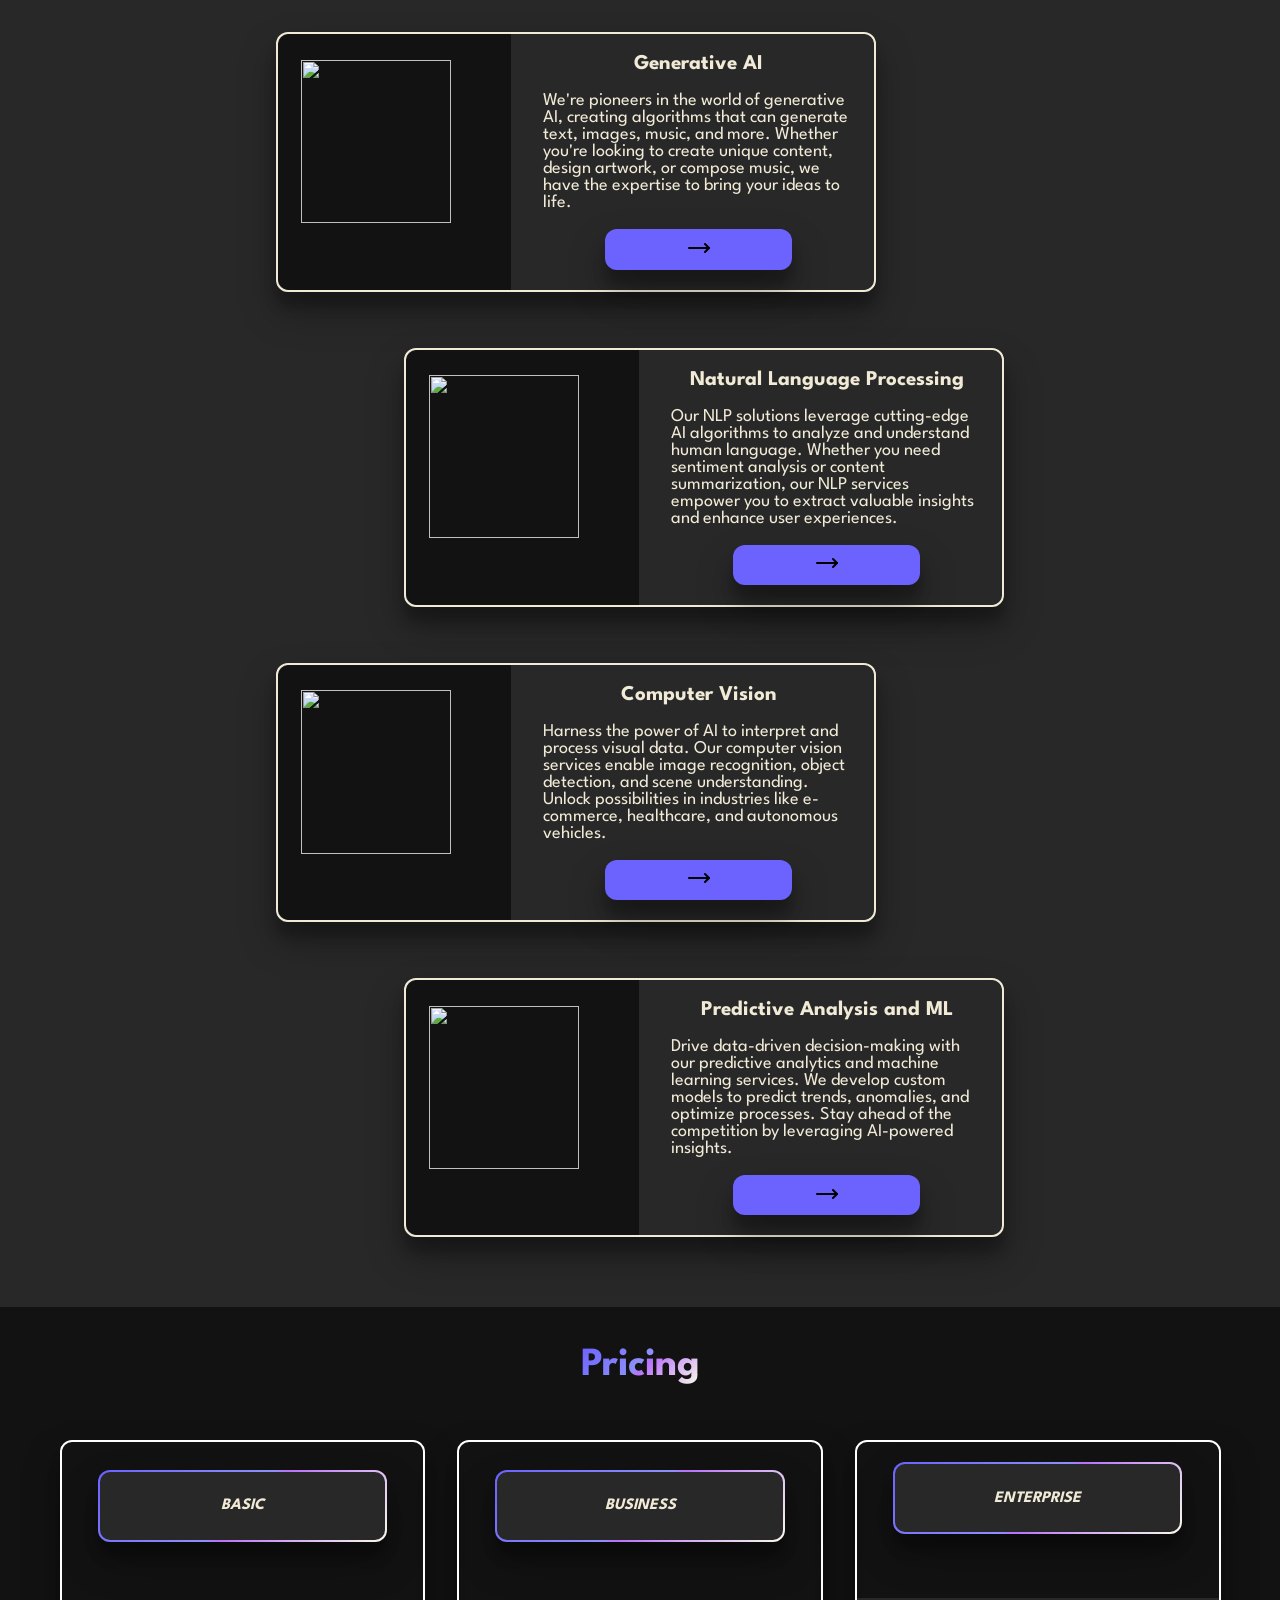
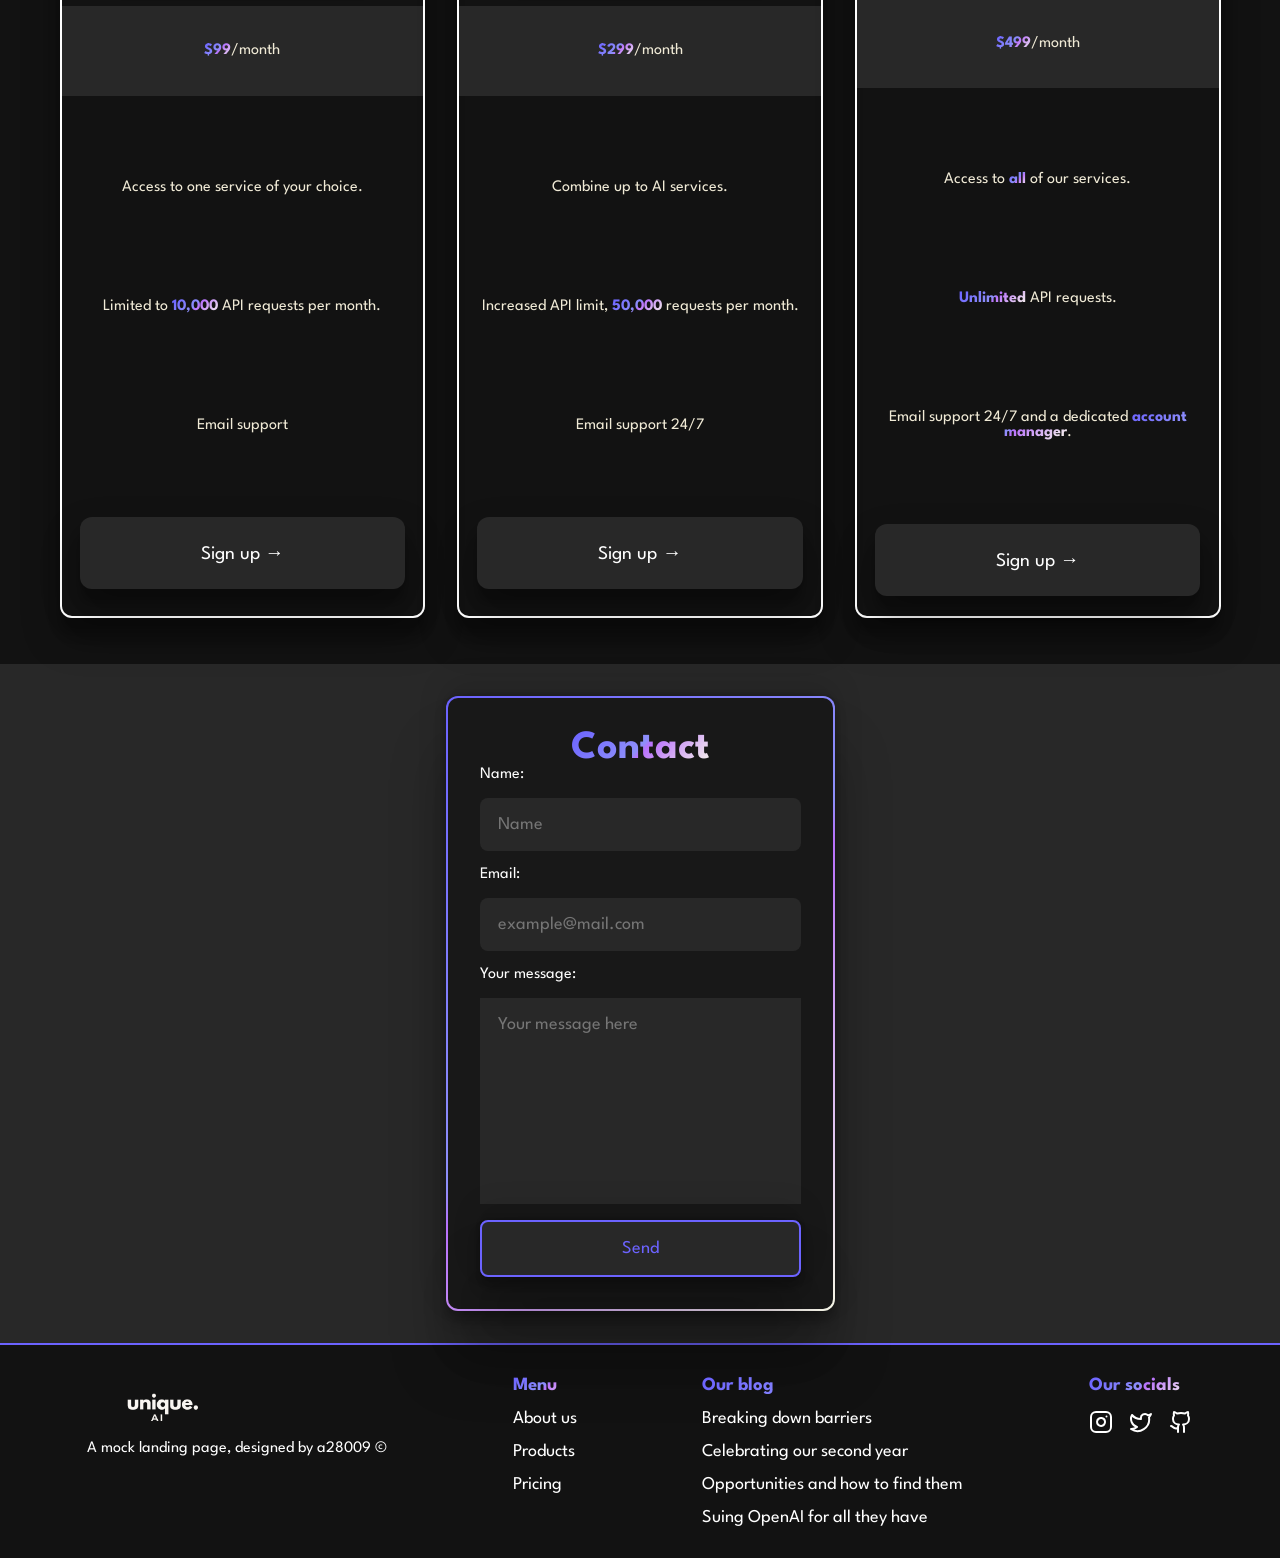
==== commit f24290f6: "probably done" ====
--- a/markup/project1/index.html
+++ b/markup/project1/index.html
@@ -34,6 +34,7 @@
       </i>
     </nav>
   </header>
+  <hr class="hr-mobile" />
   <div class="custom-shape-divider-top-1698056563">
     <svg data-name="Layer 1" xmlns="http://www.w3.org/2000/svg" viewBox="0 0 1200 120" preserveAspectRatio="none">
       <path
@@ -239,11 +240,12 @@
       <h2 class="text-gradient">Contact</h2>
       <form class="contact-form">
         <label for="name">Name:</label>
-        <input type="text" name="name" id="name" placeholder="Name">
+        <input type="text" name="name" id="name" placeholder="Name" required>
         <label for="email">Email: </label>
         <input type="email" placeholder="example@mail.com" required>
         <label for="msg">Your message: </label>
-        <textarea name="msg" id="msg" cols="30" rows="10" placeholder="Your message here"></textarea>
+        <textarea name="msg" id="msg" cols="30" rows="10" placeholder="Your message here" required
+          minlength="10"></textarea>
         <button class="form-btn" type="submit">Send</button>
       </form>
     </section>
--- a/markup/project1/styles.css
+++ b/markup/project1/styles.css
@@ -38,6 +38,10 @@
   fill: #121212;
 }
 
+.hr-mobile {
+  background-color: #121212;
+}
+
 ul {
   list-style: none;
   display: flex;
@@ -75,6 +79,11 @@
 header {
   padding: 0.5em;
   background-color: #121212;
+  height: 12vh;
+  display: flex;
+  flex-direction: column;
+  align-items: center;
+  justify-content: center;
 }
 
 main {
@@ -147,7 +156,7 @@
 }
 
 .ai-svg {
-  width: 50%;
+  width: 30%;
   padding: 40px;
 }
 
@@ -559,15 +568,16 @@
 
 .contact {
   margin: 2em;
-  background-color: #181818;
   border-radius: 12px;
-  border: 2px solid #6c63ff;
   display: flex;
   justify-content: center;
   align-items: center;
   flex-direction: column;
   padding: 2em;
   box-shadow: rgba(0, 0, 0, 0.25) 0px 54px 55px, rgba(0, 0, 0, 0.12) 0px -12px 30px, rgba(0, 0, 0, 0.12) 0px 4px 6px, rgba(0, 0, 0, 0.17) 0px 12px 13px, rgba(0, 0, 0, 0.09) 0px -3px 5px;
+  background: linear-gradient(#181818, #181818) padding-box,
+    linear-gradient(135deg, #6c63ff 1%, #8E8FFA 49%, #B971FC 53%, #FAFBEA 100%) border-box;
+  border: 2px solid transparent;
 }
 
 .contact-form {
@@ -590,6 +600,10 @@
   font-size: large;
 }
 
+.contact-form input {
+  border-radius: 8px;
+}
+
 input:focus,
 textarea:focus {
   border: 2px solid #6c63ff;
@@ -798,12 +812,26 @@
   margin-top: 1em;
 }
 
+
 @media screen and (max-width: 768px) {
 
   * {
     box-sizing: border-box;
   }
 
+  header {
+    position: sticky;
+    top: 0;
+    z-index: 9999;
+    border-bottom-width: 2px;
+    border-bottom-style: solid;
+    border-image: linear-gradient(135deg, #6c63ff 1%, #8E8FFA 49%, #B971FC 53%, #FAFBEA 100%) 1;
+  }
+
+  .hr-mobile {
+    display: none;
+  }
+
   .ai-svg {
     display: none;
   }
@@ -822,11 +850,11 @@
   }
 
   .logo {
-    width: 100px;
+    width: 140px;
   }
 
   nav {
-    min-height: 14vh;
+    height: 8vh;
   }
 
   .cta-button {
@@ -872,10 +900,6 @@
     cursor: pointer;
   }
 
-  nav {
-    height: 10vh;
-  }
-
   .pane {
     height: 75%;
     overflow: hidden;
@@ -883,6 +907,10 @@
 
   .pane-button {
     width: 80%;
+  }
+
+  .about-section h2 {
+    margin-top: 1em;
   }
 
   .about-section {
@@ -928,21 +956,49 @@
   }
 
 
+  .left-half {
+    border-radius: 12px 12px 0 0;
+    height: 15vh;
+  }
+
+  .right-half {
+    font-size: 16px;
+    border-radius: 12px 12px 12px 12px;
+    min-height: 20vh;
+    align-items: start;
+    justify-content: space-around;
+  }
+
+  .product-btn {
+    align-self: center;
+  }
 
   .pricing-table {
     flex-direction: column;
   }
 
   .pricing-card {
-    width: 100%;
+    width: 90%;
   }
 
   .pricing-card:hover {
     transform: none;
   }
 
+  .header {
+    margin-top: 2em;
+  }
+
+  .contact {
+    margin: 1em;
+    padding: 1em;
+    width: 80%;
+    margin-bottom: 2em;
+  }
+
   .contact-form {
-    width: 100%;
+    width: 90%;
+    gap: 0.5em;
   }
 
   .footer-blog {
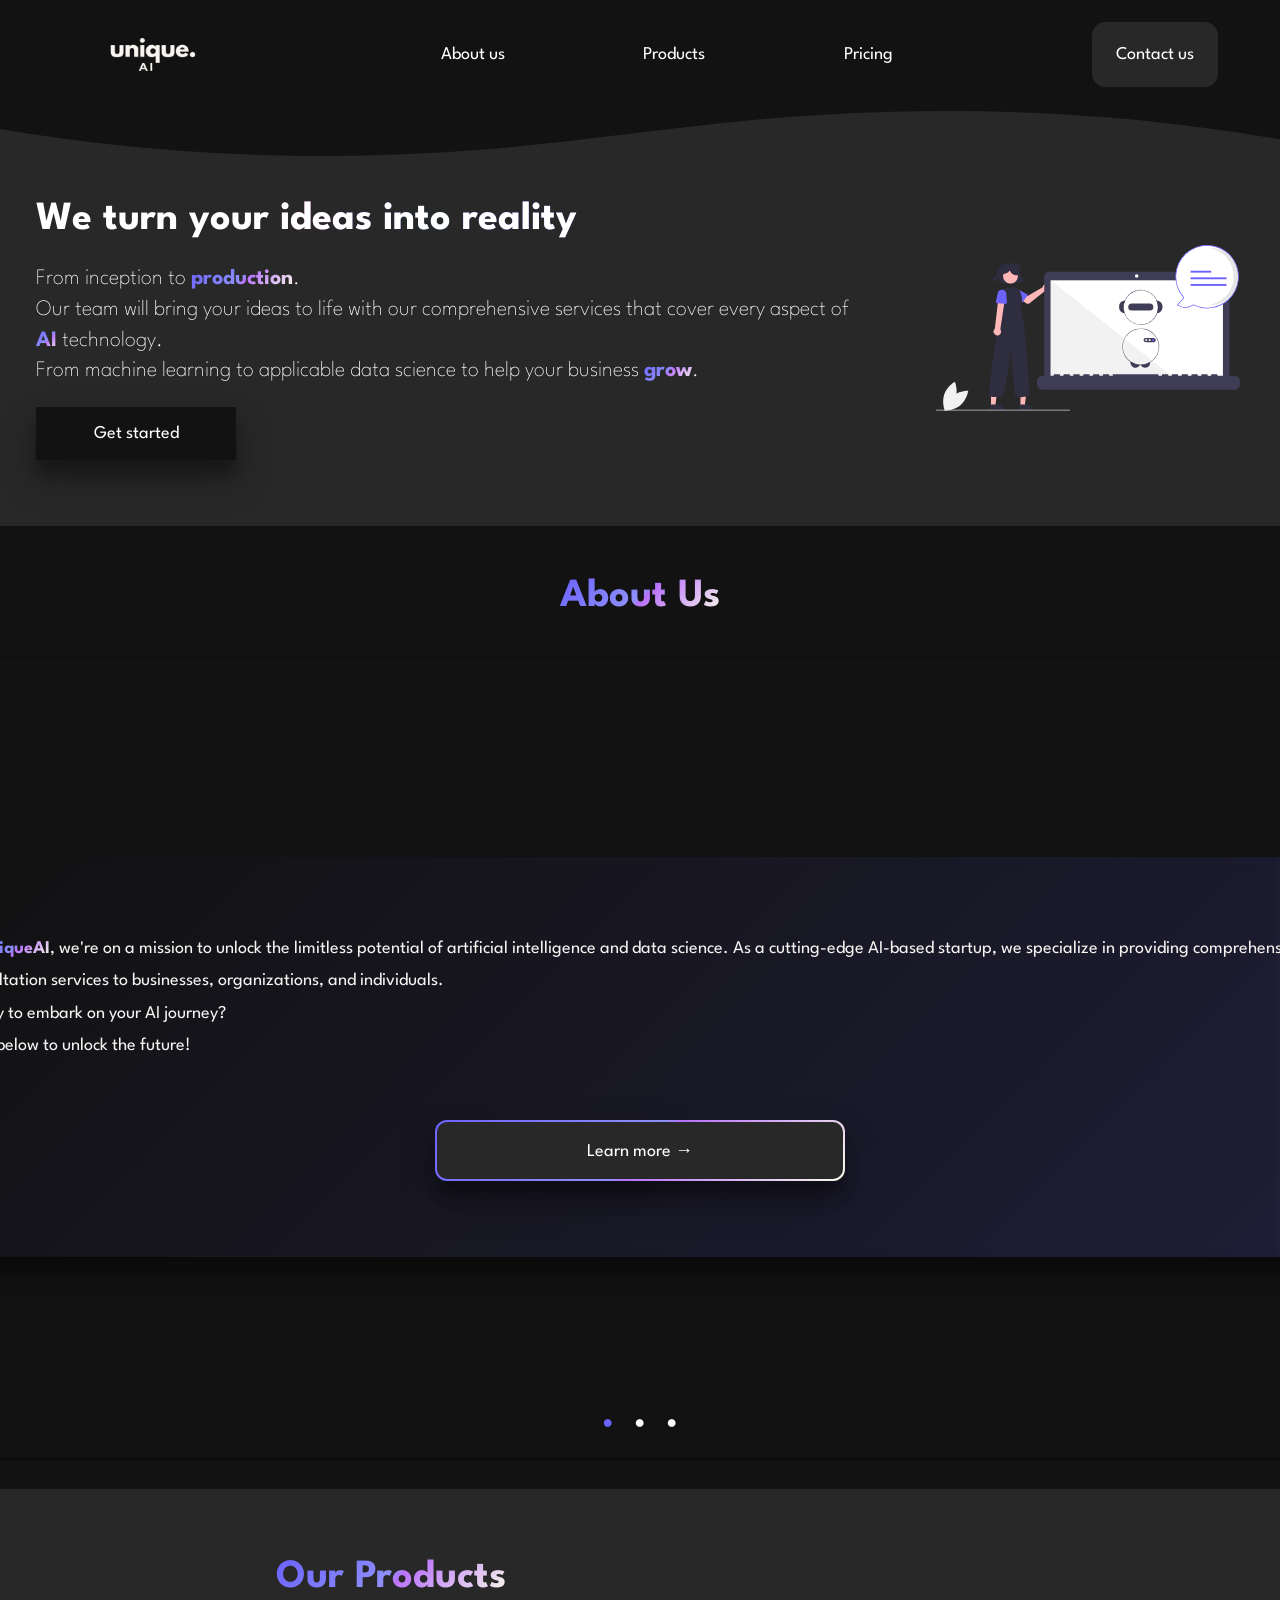
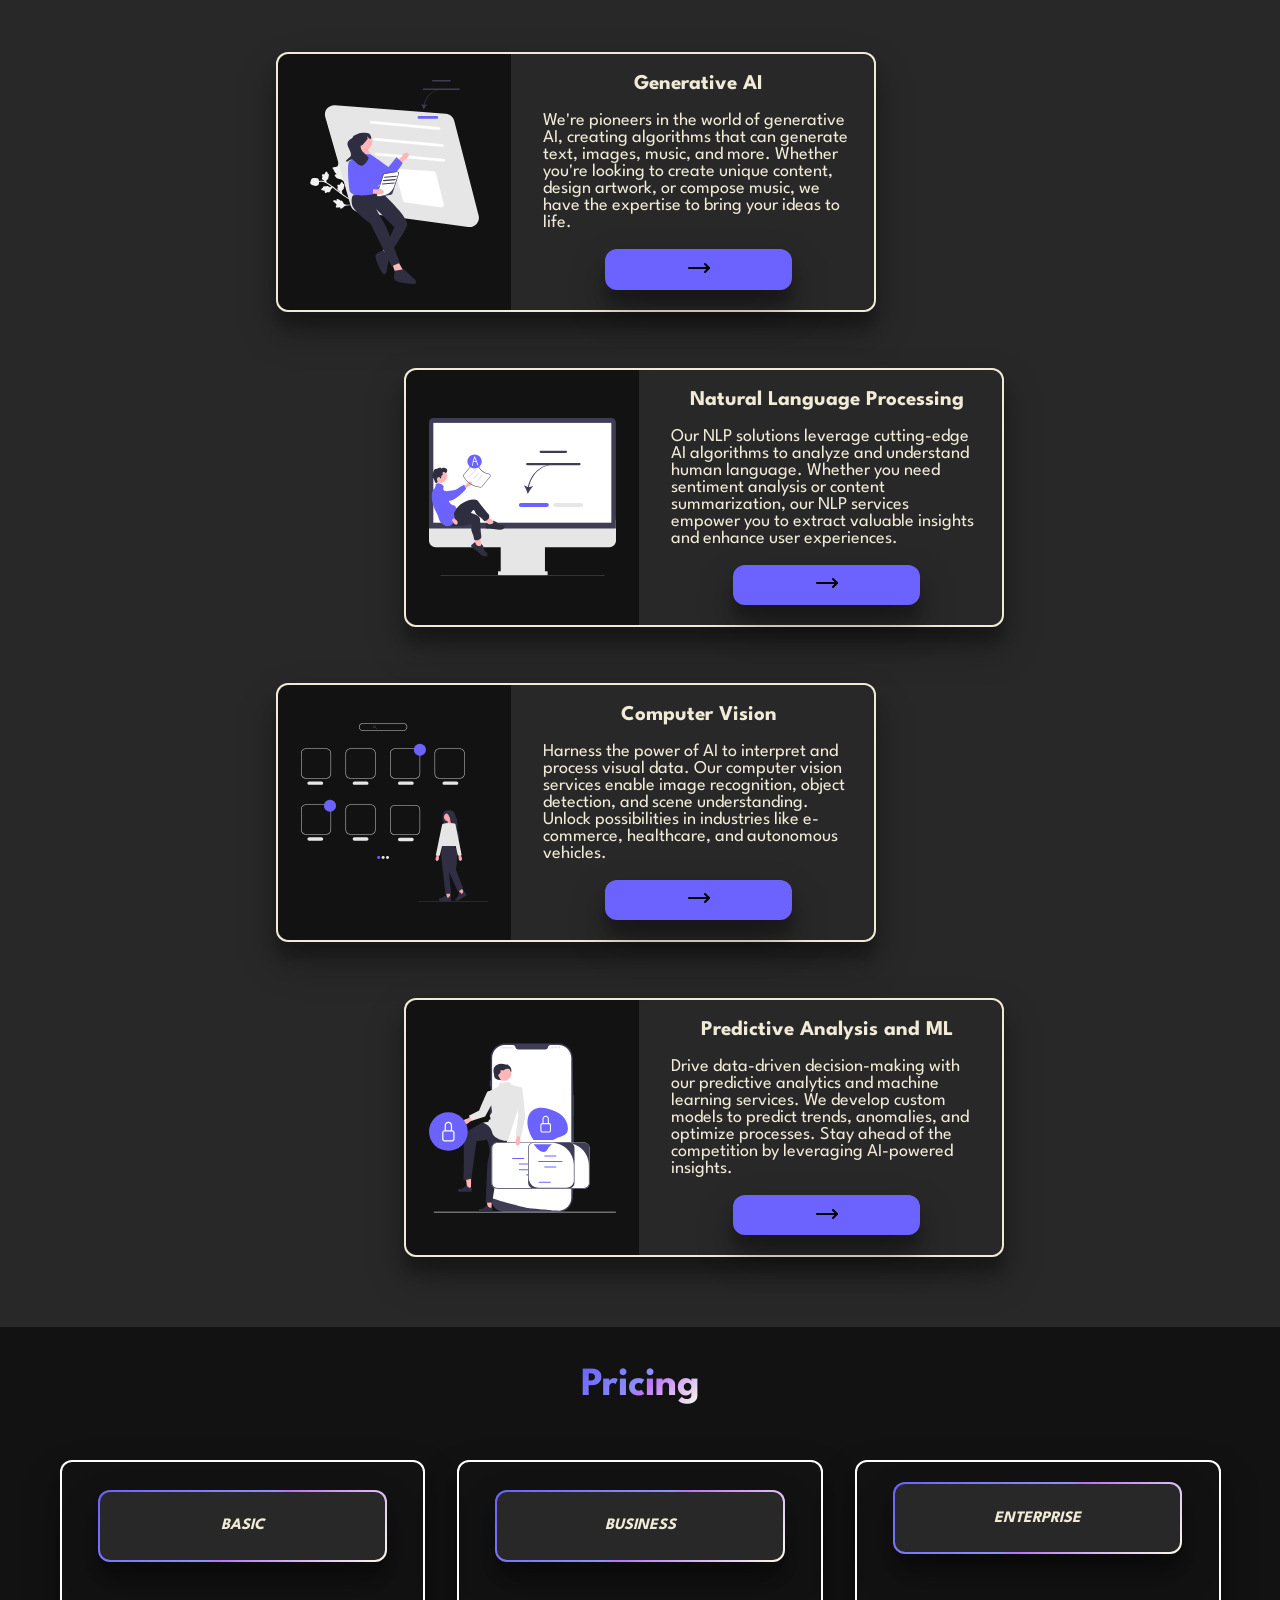
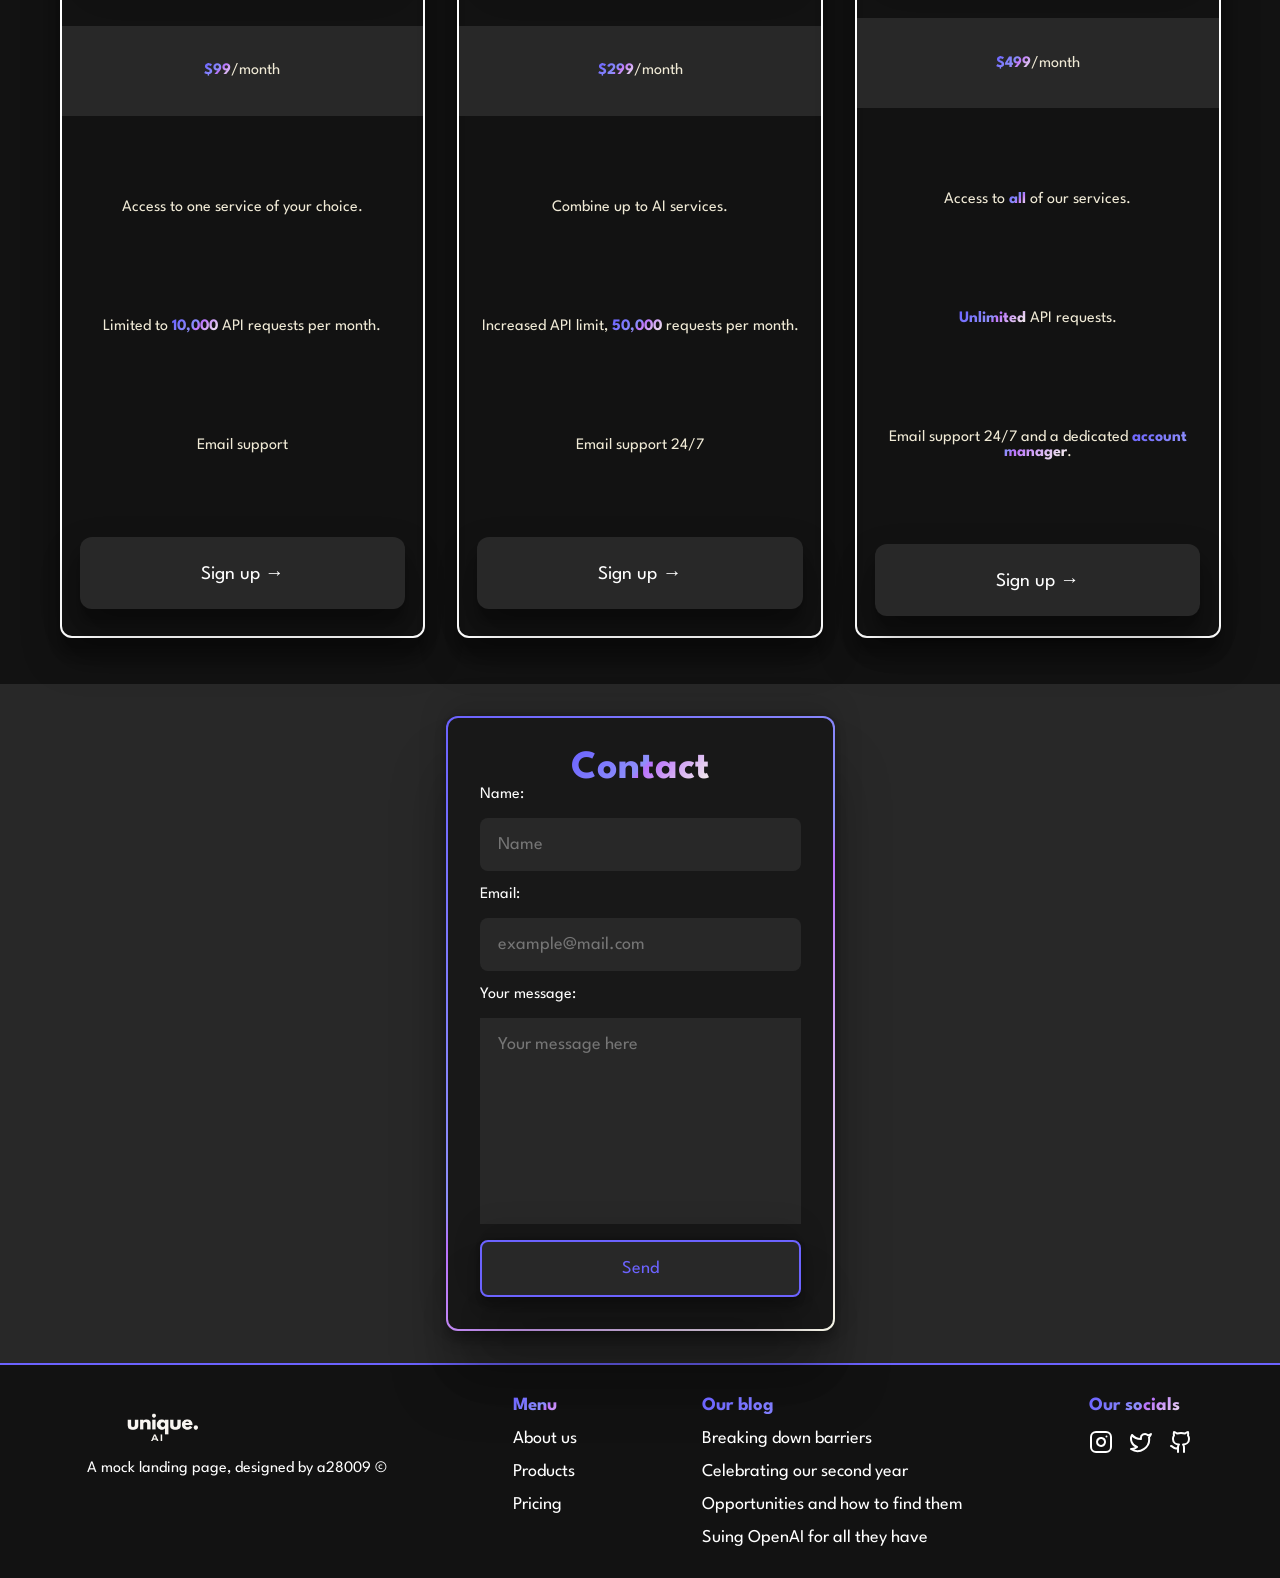
==== commit 6e482f27: "added favicon" ====
--- a/markup/project1/index.html
+++ b/markup/project1/index.html
@@ -2,7 +2,7 @@
 <html lang="en">
 
 <head>
-  <title>uniqueAI</title>
+  <title>uniqueAI - Your ideas to reality</title>
   <meta charset="UTF-8" />
   <meta name="viewport" content="width=device-width, initial-scale=1" />
   <link href="styles.css" rel="stylesheet" />
@@ -11,6 +11,10 @@
   <link href="https://fonts.googleapis.com/css2?family=League+Spartan:wght@300;400;700&family=Roboto&display=swap"
     rel="stylesheet" />
   <link href="https://fonts.googleapis.com/css2?family=Orbitron&display=swap" rel="stylesheet">
+  <link rel="apple-touch-icon" sizes="180x180" href="./files/apple-touch-icon.png">
+  <link rel="icon" type="image/png" sizes="32x32" href="./files/favicon-32x32.png">
+  <link rel="icon" type="image/png" sizes="16x16" href="./files/favicon-16x16.png">
+  <link rel="manifest" href="./files/site.webmanifest">
 </head>
 
 <body>
@@ -60,7 +64,7 @@
         </p>
         <button class="cta-button">Get started</button>
       </div>
-      <img src="files/img1.svg" class="ai-svg" alt="">
+      <img src="./files/img1.svg" class="ai-svg" alt="Image displays a demo of our product using AI NLP">
     </section>
     <section class="about-section" id="about-us">
       <h2 class="text-gradient">About Us</h2>
@@ -80,15 +84,18 @@
           <input class="carousel-open" type="radio" id="carousel-1" name="carousel" aria-hidden="true" hidden=""
             checked="checked" />
           <div class="carousel-item">
-            <img src="https://images.unsplash.com/photo-1531746790731-6c087fecd65a" />
+            <img src="https://images.unsplash.com/photo-1531746790731-6c087fecd65a"
+              alt="Picture of a robot extending his hand" />
           </div>
           <input class="carousel-open" type="radio" id="carousel-2" name="carousel" aria-hidden="true" hidden="" />
           <div class="carousel-item">
-            <img src="https://images.unsplash.com/photo-1519389950473-47ba0277781c" />
+            <img src="https://images.unsplash.com/photo-1589561253831-b8421dd58261"
+              alt="Whiteboard with the text: Your ideas matter">
           </div>
           <input class="carousel-open" type="radio" id="carousel-3" name="carousel" aria-hidden="true" hidden="" />
           <div class="carousel-item">
-            <img src="https://images.unsplash.com/photo-1451187580459-43490279c0fa" />
+            <img src="https://images.unsplash.com/photo-1454165804606-c3d57bc86b40"
+              alt="Picture of a collaborative environment">
           </div>
           <label for="carousel-3" class="carousel-control prev control-1">‹</label>
           <label for="carousel-2" class="carousel-control next control-1">›</label>
@@ -114,7 +121,7 @@
       <h2 class="text-gradient">Our Products</h2>
       <div class="product">
         <div class="left-half">
-          <img src="/files/img2.svg" alt="">
+          <img src="./files/img2.svg" alt="">
         </div>
         <div class="right-half">
           <h3>Generative AI</h3>
@@ -136,7 +143,7 @@
       </div>
       <div class="product">
         <div class="left-half">
-          <img src="/files/undraw_online_test_re_kyfx.svg" alt="">
+          <img src="./files/undraw_online_test_re_kyfx.svg" alt="">
         </div>
         <div class="right-half">
           <h3 class="">Natural Language Processing</h3>
@@ -158,7 +165,7 @@
       </div>
       <div class="product">
         <div class="left-half">
-          <img src="/files/undraw_search_app_oso2.svg" alt="">
+          <img src="./files/undraw_search_app_oso2.svg" alt="">
         </div>
         <div class="right-half">
           <h3>Computer Vision</h3>
@@ -180,7 +187,7 @@
       </div>
       <div class="product">
         <div class="left-half">
-          <img src="/files/undraw_mobile_encryption_re_yw3o.svg" alt="">
+          <img src="./files/undraw_mobile_encryption_re_yw3o.svg" alt="">
         </div>
         <div class="right-half">
           <h3>Predictive Analysis and ML</h3>
--- a/markup/project1/styles.css
+++ b/markup/project1/styles.css
@@ -127,10 +127,8 @@
   margin: 1em;
   padding: 20px;
   height: full;
-  width: 40$;
   color: #ffffff;
   max-width: 900px;
-  min-height: 20vh;
 }
 
 .main-text p {
@@ -186,6 +184,10 @@
   align-items: center;
   min-height: 50vh;
   gap: 1em;
+}
+
+.about-section h2 {
+  margin-top: 0.5em;
 }
 
 hr {
@@ -926,12 +928,8 @@
     justify-content: center;
     gap: 1em;
     margin-bottom: 20px;
-    margin-top: 20px;
-  }
-
-  .product-section h2 {
-    margin: 20px;
-  }
+  }
+
 
   .product {
     display: flex;
